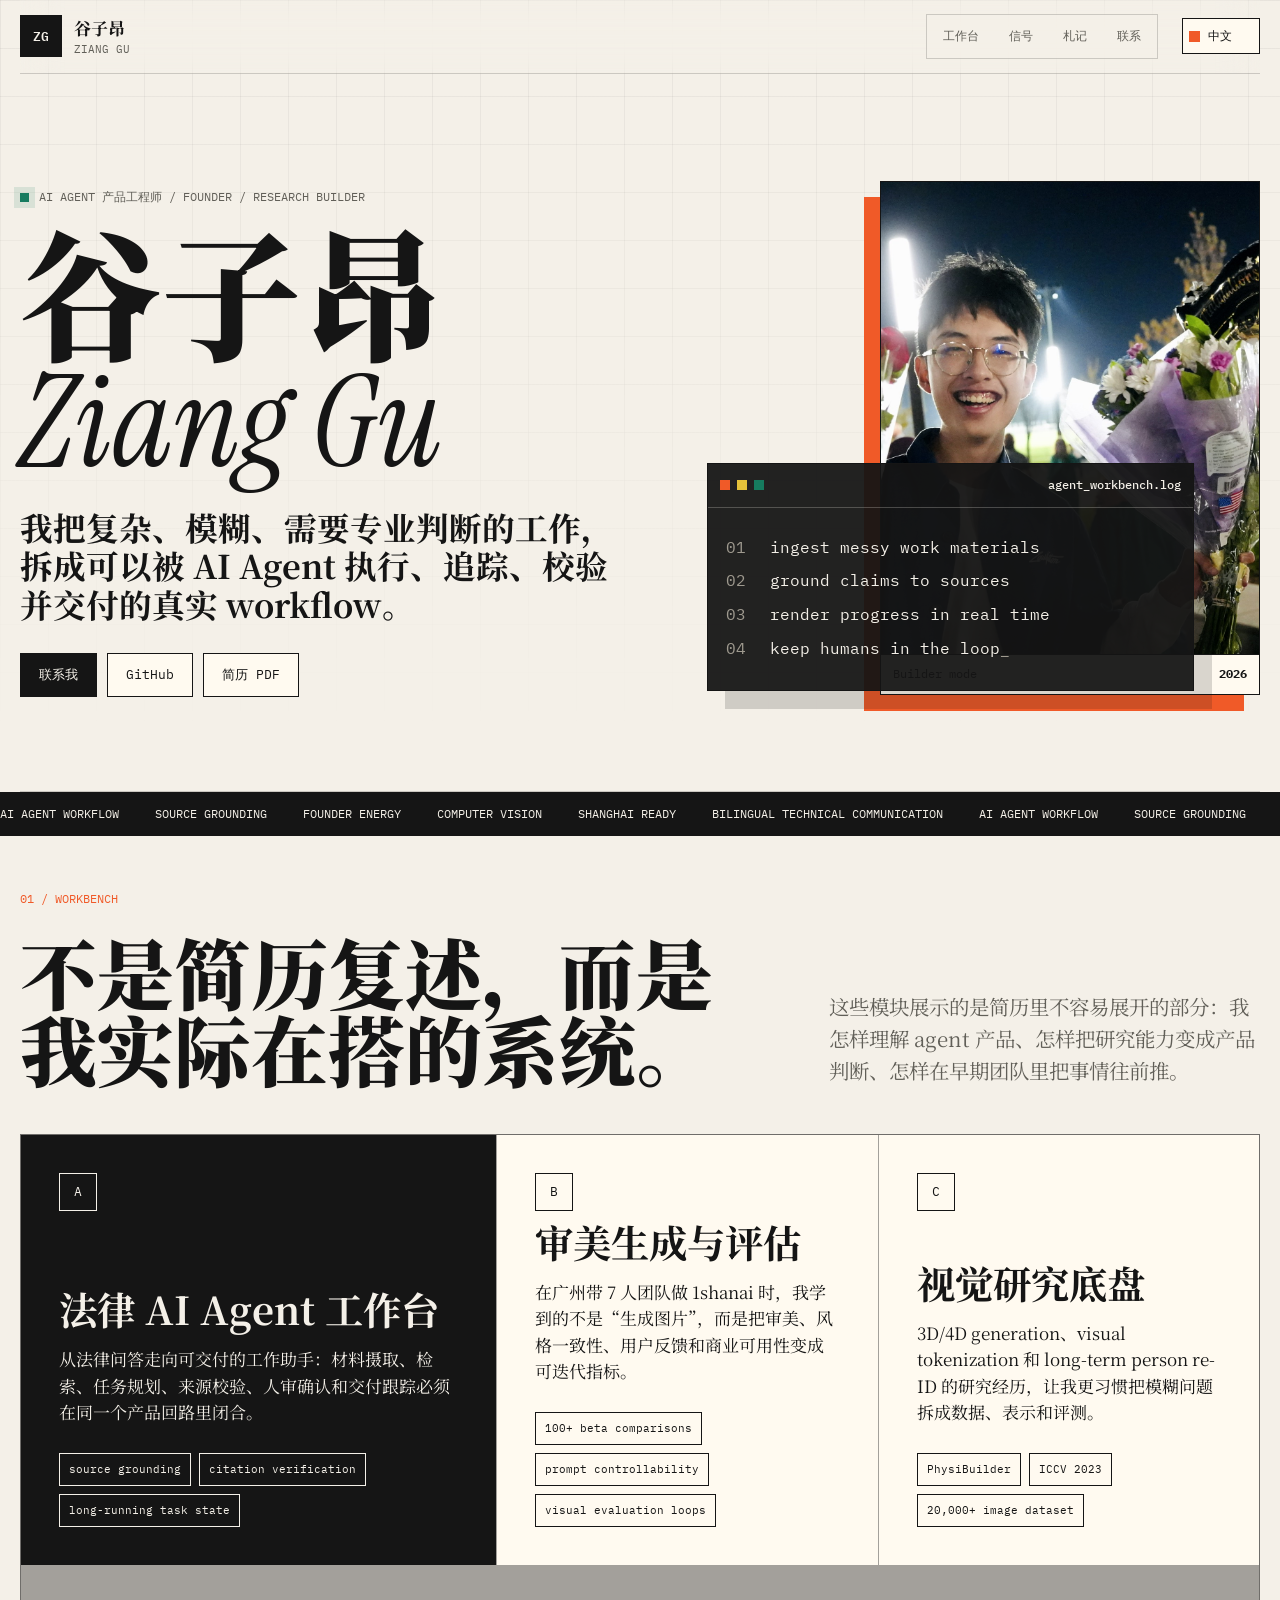
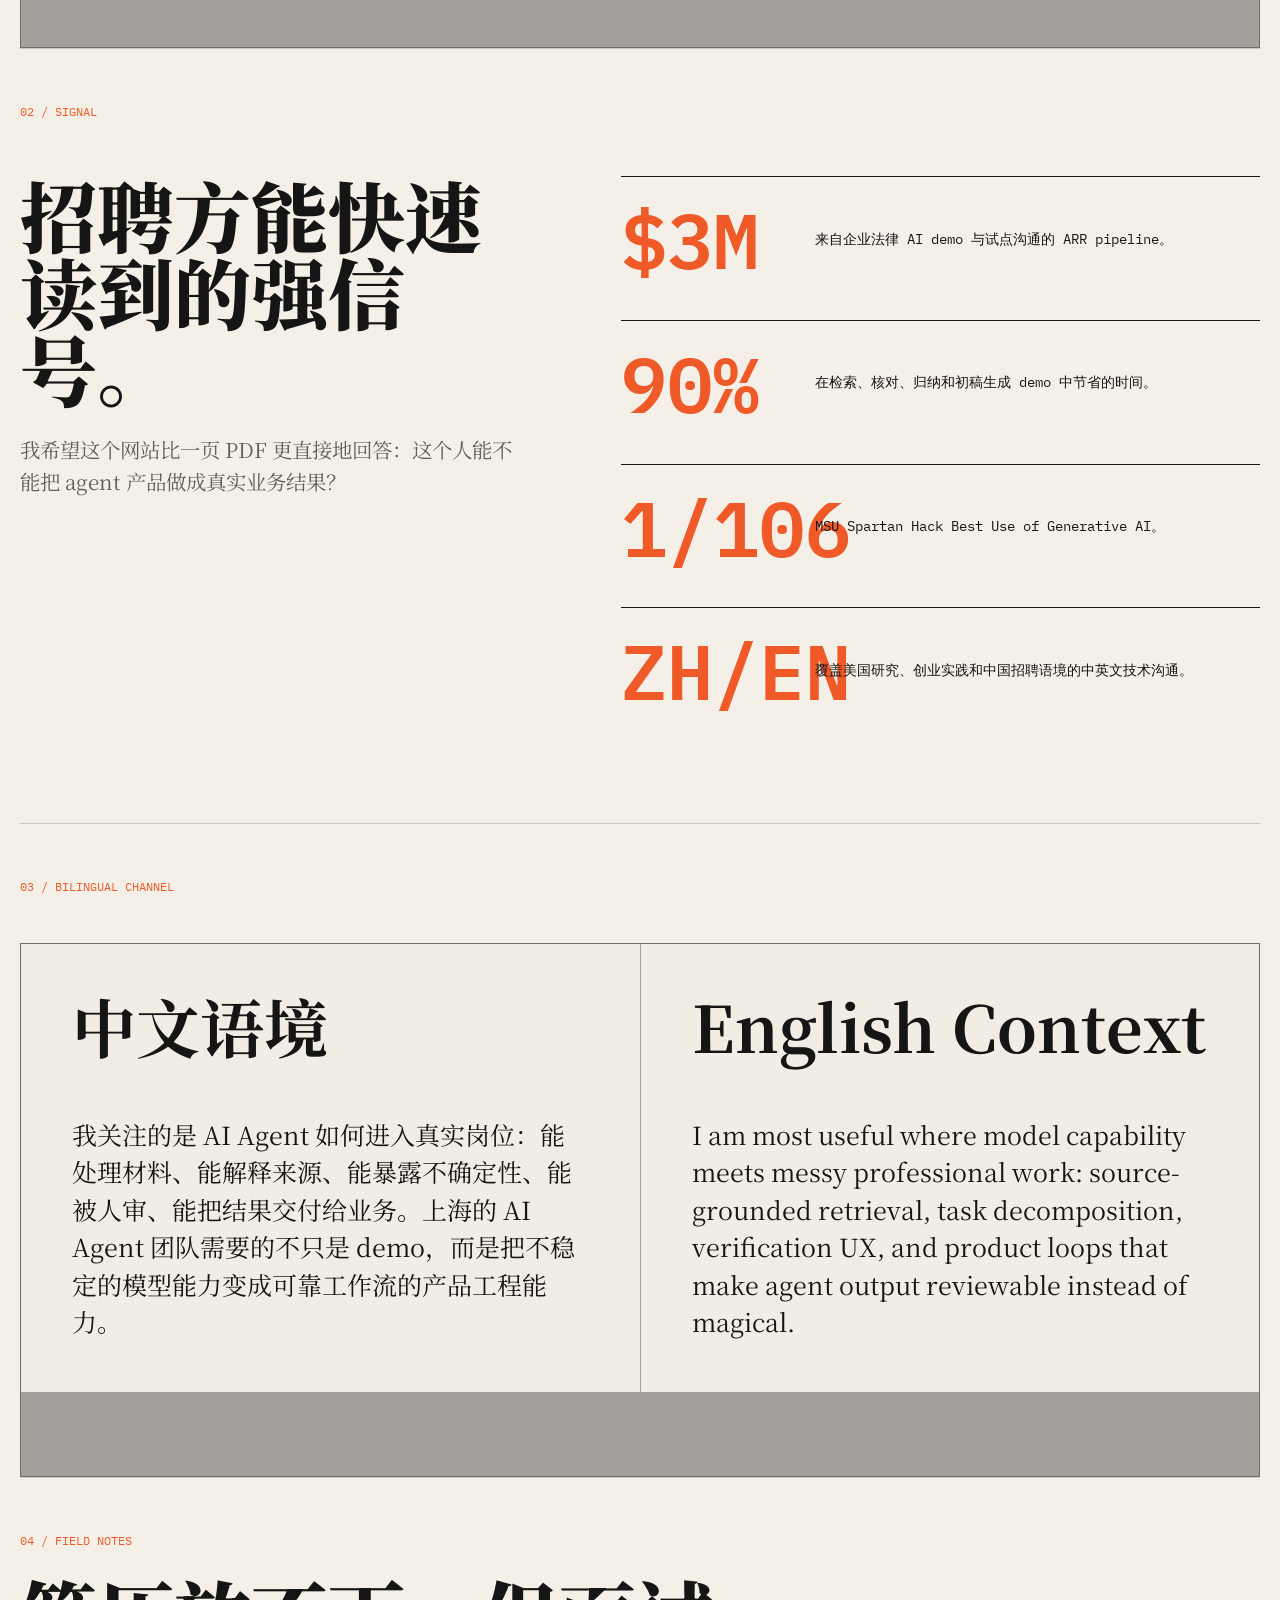
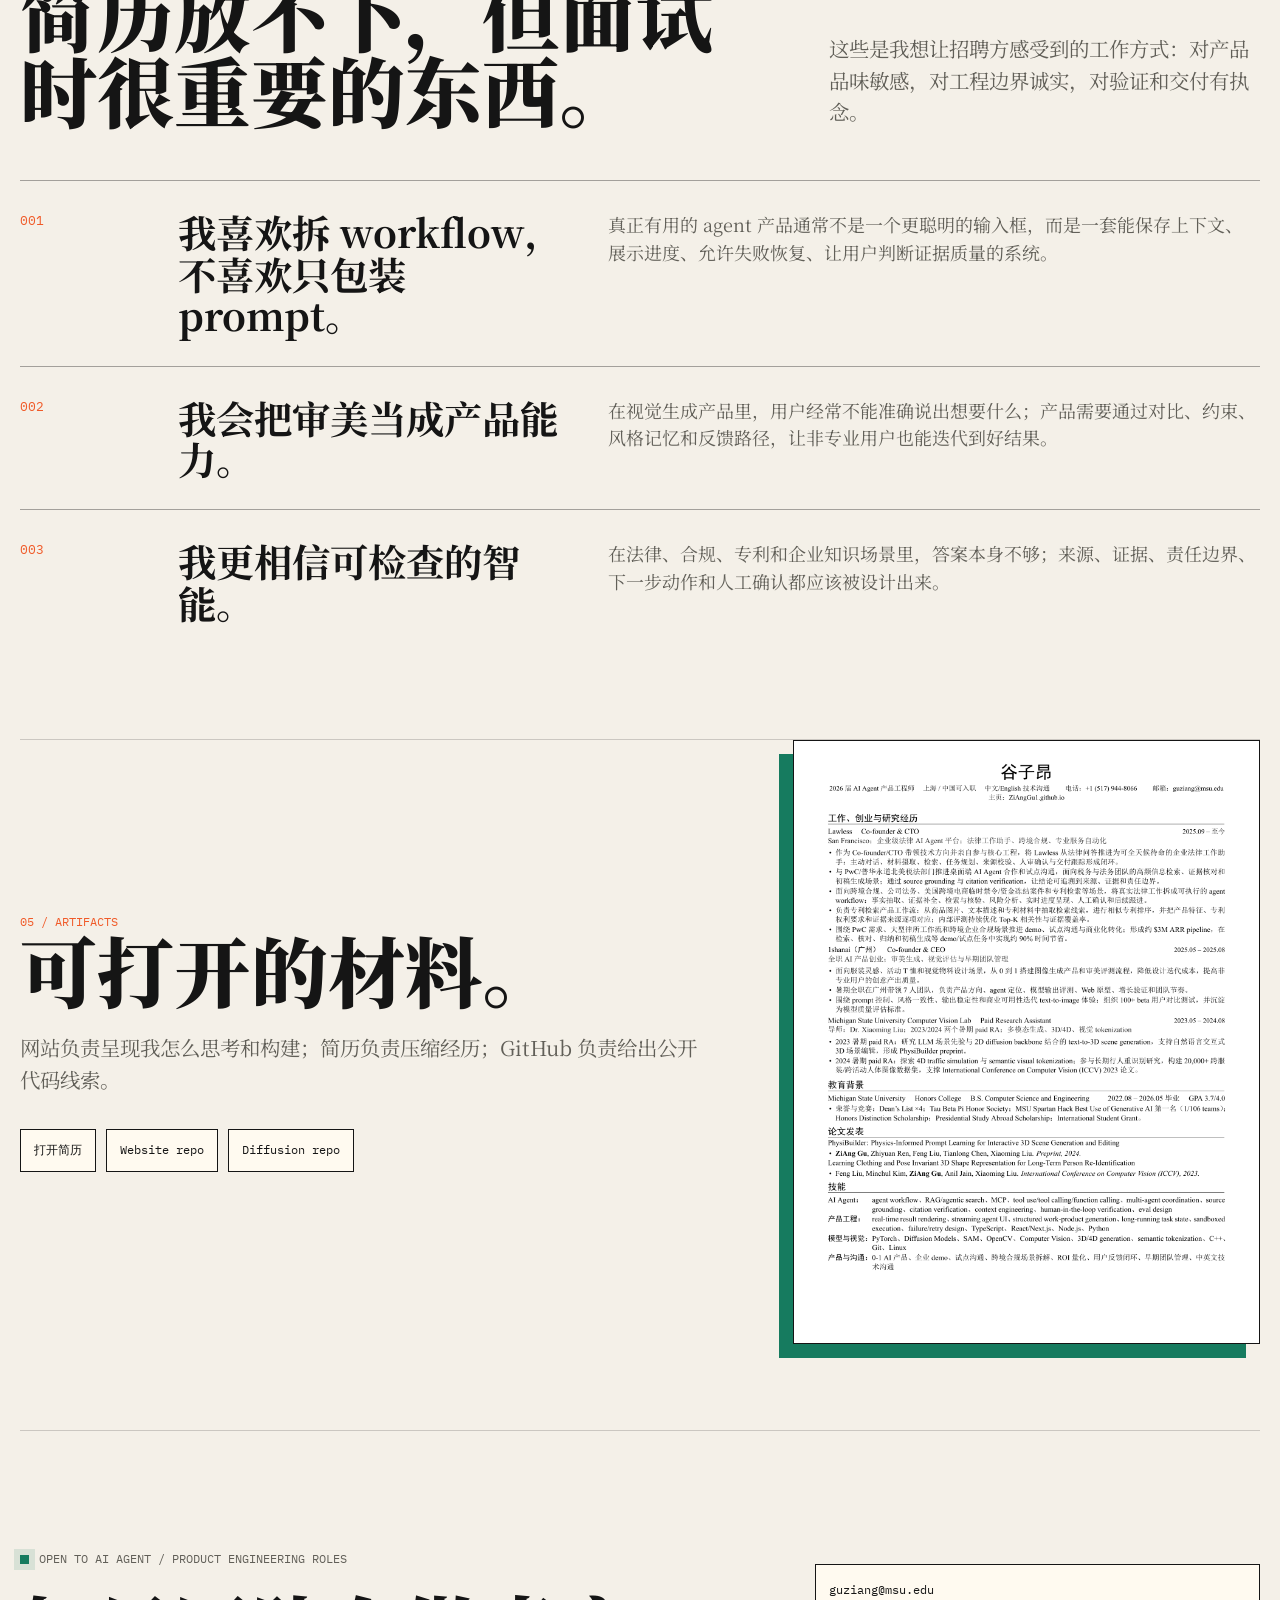
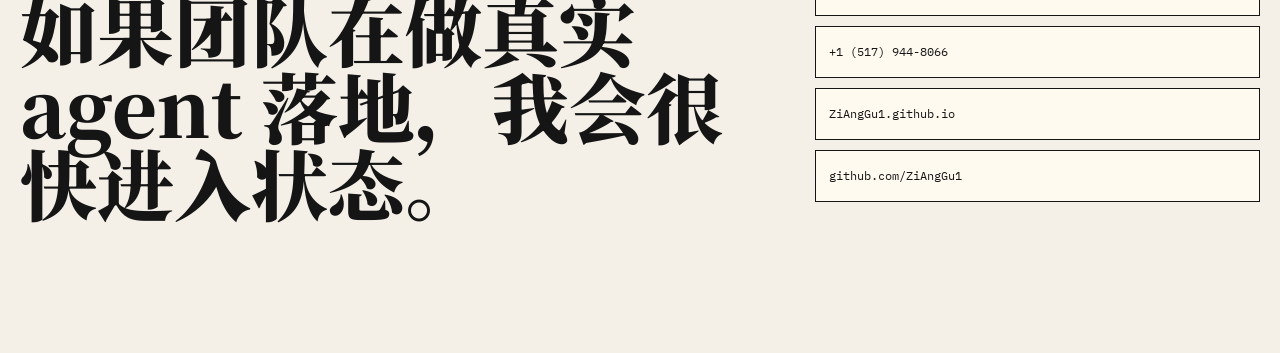
==== index.html @ 6fb5590f "Deploy redesigned personal website" ====
<!doctype html>
<html lang="zh-CN">
<head>
  <meta charset="utf-8" />
  <meta name="viewport" content="width=device-width, initial-scale=1" />
  <meta name="description" content="Ziang Gu / 谷子昂 - bilingual AI Agent product engineering portfolio." />
  <title>Ziang Gu / 谷子昂</title>
  <link rel="preconnect" href="https://fonts.googleapis.com" />
  <link rel="preconnect" href="https://fonts.gstatic.com" crossorigin />
  <link href="https://fonts.googleapis.com/css2?family=IBM+Plex+Mono:wght@400;500;600&family=Instrument+Serif:ital@0;1&family=Noto+Serif+SC:wght@500;700;900&display=swap" rel="stylesheet" />
  <link rel="stylesheet" href="./styles.css" />
</head>
<body>
  <div class="site-grid" aria-hidden="true"></div>
  <header class="topbar" data-reveal>
    <a class="brand" href="#top" aria-label="Ziang Gu"><span class="brand-mark">ZG</span><span><strong>谷子昂</strong><small>Ziang Gu</small></span></a>
    <nav class="nav" aria-label="Primary navigation">
      <a href="#workbench" data-i18n="navWork">工作台</a>
      <a href="#signal" data-i18n="navSignal">信号</a>
      <a href="#notes" data-i18n="navNotes">札记</a>
      <a href="#contact" data-i18n="navContact">联系</a>
    </nav>
    <button class="language-toggle" type="button" aria-label="Switch language"><span class="toggle-dot"></span><span data-lang-label>中文</span></button>
  </header>

  <main id="top">
    <section class="hero section-band">
      <div class="hero-copy" data-reveal>
        <p class="eyebrow"><span class="live-dot"></span><span data-i18n="heroEyebrow">AI Agent 产品工程师 / Founder / Research Builder</span></p>
        <h1><span class="cn-name">谷子昂</span><span class="latin-name">Ziang Gu</span></h1>
        <p class="hero-lede" data-i18n="heroLede">我把复杂、模糊、需要专业判断的工作，拆成可以被 AI Agent 执行、追踪、校验并交付的真实 workflow。</p>
        <div class="hero-actions">
          <a class="button primary" href="mailto:guziang@msu.edu" data-i18n="heroEmail">联系我</a>
          <a class="button ghost" href="https://github.com/ZiAngGu1" target="_blank" rel="noreferrer">GitHub</a>
          <a class="button ghost" href="./assets/ziang-gu-resume.pdf" target="_blank" rel="noreferrer" data-i18n="heroResume">简历 PDF</a>
        </div>
      </div>
      <div class="hero-visual" data-reveal>
        <figure class="portrait-panel"><img src="./assets/profile.jpeg" alt="Portrait of Ziang Gu" /><figcaption><span data-i18n="portraitCaption">Builder mode</span><b>2026</b></figcaption></figure>
        <div class="agent-console" aria-label="Agent status console">
          <div class="console-head"><span></span><span></span><span></span><strong>agent_workbench.log</strong></div>
          <div class="console-lines">
            <p><span>01</span> ingest messy work materials</p><p><span>02</span> ground claims to sources</p><p><span>03</span> render progress in real time</p><p><span>04</span> keep humans in the loop<span class="cursor">_</span></p>
          </div>
        </div>
      </div>
    </section>

    <section class="ticker" aria-label="Profile highlights"><div><span>AI Agent Workflow</span><span>Source Grounding</span><span>Founder Energy</span><span>Computer Vision</span><span>Shanghai Ready</span><span>Bilingual Technical Communication</span></div></section>

    <section id="workbench" class="section-band workbench">
      <div class="section-kicker">01 / workbench</div>
      <div class="section-heading" data-reveal><h2 data-i18n="workbenchTitle">不是简历复述，而是我实际在搭的系统。</h2><p data-i18n="workbenchIntro">这些模块展示的是简历里不容易展开的部分：我怎样理解 agent 产品、怎样把研究能力变成产品判断、怎样在早期团队里把事情往前推。</p></div>
      <div class="work-grid">
        <article class="work-card highlight-card" data-reveal><span class="card-index">A</span><h3 data-i18n="workLegalTitle">法律 AI Agent 工作台</h3><p data-i18n="workLegalBody">从法律问答走向可交付的工作助手：材料摄取、检索、任务规划、来源校验、人审确认和交付跟踪必须在同一个产品回路里闭合。</p><ul><li>source grounding</li><li>citation verification</li><li>long-running task state</li></ul></article>
        <article class="work-card" data-reveal><span class="card-index">B</span><h3 data-i18n="workTasteTitle">审美生成与评估</h3><p data-i18n="workTasteBody">在广州带 7 人团队做 1shanai 时，我学到的不是“生成图片”，而是把审美、风格一致性、用户反馈和商业可用性变成可迭代指标。</p><ul><li>100+ beta comparisons</li><li>prompt controllability</li><li>visual evaluation loops</li></ul></article>
        <article class="work-card" data-reveal><span class="card-index">C</span><h3 data-i18n="workResearchTitle">视觉研究底盘</h3><p data-i18n="workResearchBody">3D/4D generation、visual tokenization 和 long-term person re-ID 的研究经历，让我更习惯把模糊问题拆成数据、表示和评测。</p><ul><li>PhysiBuilder</li><li>ICCV 2023</li><li>20,000+ image dataset</li></ul></article>
      </div>
    </section>

    <section id="signal" class="section-band signal">
      <div class="section-kicker">02 / signal</div>
      <div class="signal-layout">
        <div class="metrics-column" data-reveal><h2 data-i18n="signalTitle">招聘方能快速读到的强信号。</h2><p data-i18n="signalIntro">我希望这个网站比一页 PDF 更直接地回答：这个人能不能把 agent 产品做成真实业务结果？</p></div>
        <div class="metric-stack">
          <article class="metric" data-reveal><span>$3M</span><p data-i18n="metricPipeline">来自企业法律 AI demo 与试点沟通的 ARR pipeline。</p></article>
          <article class="metric" data-reveal><span>90%</span><p data-i18n="metricTime">在检索、核对、归纳和初稿生成 demo 中节省的时间。</p></article>
          <article class="metric" data-reveal><span>1/106</span><p data-i18n="metricHackathon">MSU Spartan Hack Best Use of Generative AI。</p></article>
          <article class="metric" data-reveal><span>ZH/EN</span><p data-i18n="metricBilingual">覆盖美国研究、创业实践和中国招聘语境的中英文技术沟通。</p></article>
        </div>
      </div>
    </section>

    <section class="section-band dual-channel">
      <div class="section-kicker">03 / bilingual channel</div>
      <div class="dual-grid"><article data-reveal><h2>中文语境</h2><p>我关注的是 AI Agent 如何进入真实岗位：能处理材料、能解释来源、能暴露不确定性、能被人审、能把结果交付给业务。上海的 AI Agent 团队需要的不只是 demo，而是把不稳定的模型能力变成可靠工作流的产品工程能力。</p></article><article data-reveal><h2>English Context</h2><p>I am most useful where model capability meets messy professional work: source-grounded retrieval, task decomposition, verification UX, and product loops that make agent output reviewable instead of magical.</p></article></div>
    </section>

    <section id="notes" class="section-band notes">
      <div class="section-kicker">04 / field notes</div>
      <div class="section-heading" data-reveal><h2 data-i18n="notesTitle">简历放不下，但面试时很重要的东西。</h2><p data-i18n="notesIntro">这些是我想让招聘方感受到的工作方式：对产品品味敏感，对工程边界诚实，对验证和交付有执念。</p></div>
      <div class="note-list">
        <article class="note" data-reveal><time>001</time><h3 data-i18n="noteOneTitle">我喜欢拆 workflow，不喜欢只包装 prompt。</h3><p data-i18n="noteOneBody">真正有用的 agent 产品通常不是一个更聪明的输入框，而是一套能保存上下文、展示进度、允许失败恢复、让用户判断证据质量的系统。</p></article>
        <article class="note" data-reveal><time>002</time><h3 data-i18n="noteTwoTitle">我会把审美当成产品能力。</h3><p data-i18n="noteTwoBody">在视觉生成产品里，用户经常不能准确说出想要什么；产品需要通过对比、约束、风格记忆和反馈路径，让非专业用户也能迭代到好结果。</p></article>
        <article class="note" data-reveal><time>003</time><h3 data-i18n="noteThreeTitle">我更相信可检查的智能。</h3><p data-i18n="noteThreeBody">在法律、合规、专利和企业知识场景里，答案本身不够；来源、证据、责任边界、下一步动作和人工确认都应该被设计出来。</p></article>
      </div>
    </section>

    <section class="section-band artifacts">
      <div class="artifact-copy" data-reveal><div class="section-kicker">05 / artifacts</div><h2 data-i18n="artifactTitle">可打开的材料。</h2><p data-i18n="artifactIntro">网站负责呈现我怎么思考和构建；简历负责压缩经历；GitHub 负责给出公开代码线索。</p><div class="artifact-links"><a href="./assets/ziang-gu-resume.pdf" target="_blank" rel="noreferrer" data-i18n="artifactResume">打开简历</a><a href="https://github.com/ZiAngGu1/ZiAngGu1.github.io" target="_blank" rel="noreferrer">Website repo</a><a href="https://github.com/ZiAngGu1/urban-planning-diffusion-pytorch" target="_blank" rel="noreferrer">Diffusion repo</a></div></div>
      <figure class="resume-preview" data-reveal><img src="./assets/resume-preview.png" alt="Resume preview" /></figure>
    </section>

    <section id="contact" class="section-band contact">
      <div data-reveal><p class="eyebrow"><span class="live-dot"></span><span data-i18n="contactEyebrow">Open to AI Agent / Product Engineering roles</span></p><h2 data-i18n="contactTitle">如果团队在做真实 agent 落地，我会很快进入状态。</h2></div>
      <div class="contact-panel" data-reveal><a href="mailto:guziang@msu.edu">guziang@msu.edu</a><a href="tel:+15179448066">+1 (517) 944-8066</a><a href="https://ZiAngGu1.github.io" target="_blank" rel="noreferrer">ZiAngGu1.github.io</a><a href="https://github.com/ZiAngGu1" target="_blank" rel="noreferrer">github.com/ZiAngGu1</a></div>
    </section>
  </main>
  <script src="./script.js"></script>
</body>
</html>
---- styles.css ----
:root{--paper:#f4f0e8;--paper-2:#fffaf0;--ink:#151515;--muted:#615f58;--line:rgba(21,21,21,.18);--line-strong:rgba(21,21,21,.36);--signal:#f05a28;--green:#167b5f;--mono:"IBM Plex Mono","SFMono-Regular",Consolas,monospace;--serif:"Instrument Serif","Noto Serif SC","Songti SC","SimSun",serif;--cn:"Noto Serif SC","Songti SC","SimSun",serif;color-scheme:light}
*{box-sizing:border-box}html{scroll-behavior:smooth}body{margin:0;background:var(--paper);color:var(--ink);font-family:var(--cn);line-height:1.55;overflow-x:hidden}a{color:inherit;text-decoration:none}img{display:block;max-width:100%}button{font:inherit}
.site-grid{position:fixed;inset:0;z-index:-1;background:linear-gradient(rgba(21,21,21,.055) 1px,transparent 1px),linear-gradient(90deg,rgba(21,21,21,.055) 1px,transparent 1px);background-size:48px 48px;mask-image:linear-gradient(to bottom,#000,transparent 82%);pointer-events:none}
.topbar{position:sticky;top:0;z-index:10;display:grid;grid-template-columns:1fr auto auto;align-items:center;gap:24px;width:min(1480px,calc(100% - 40px));margin:0 auto;padding:14px 0;border-bottom:1px solid var(--line);backdrop-filter:blur(18px)}
.brand{display:inline-flex;align-items:center;gap:12px;width:max-content}.brand-mark{display:grid;place-items:center;width:42px;aspect-ratio:1;border:1px solid var(--ink);background:var(--ink);color:var(--paper);font-family:var(--mono);font-size:13px;font-weight:600}.brand strong,.brand small{display:block}.brand strong{font-size:17px;letter-spacing:0}.brand small{color:var(--muted);font-family:var(--mono);font-size:11px;text-transform:uppercase}
.nav{display:flex;align-items:center;gap:6px;border:1px solid var(--line);background:rgba(244,240,232,.72);padding:4px}.nav a{padding:8px 12px;color:var(--muted);font-family:var(--mono);font-size:12px}.nav a:hover,.nav a:focus-visible{color:var(--ink);background:var(--paper-2);outline:1px solid var(--line)}
.language-toggle{display:inline-flex;align-items:center;gap:8px;min-width:78px;height:36px;border:1px solid var(--ink);background:var(--paper-2);color:var(--ink);cursor:pointer;font-family:var(--mono);font-size:12px}.toggle-dot{width:11px;aspect-ratio:1;background:var(--signal)}
.section-band{width:min(1480px,calc(100% - 40px));margin:0 auto;border-bottom:1px solid var(--line)}
.hero{min-height:calc(88svh - 74px);display:grid;grid-template-columns:minmax(0,1.05fr) minmax(360px,.95fr);align-items:center;gap:clamp(28px,6vw,100px);padding:clamp(30px,4vw,58px) 0 34px}.eyebrow{display:inline-flex;align-items:center;gap:10px;margin:0 0 22px;color:var(--muted);font-family:var(--mono);font-size:12px;text-transform:uppercase}.live-dot{width:9px;aspect-ratio:1;background:var(--green);box-shadow:0 0 0 6px rgba(22,123,95,.12)}
.hero h1{margin:0;font-family:var(--serif);font-weight:900;line-height:.86;letter-spacing:0}.cn-name{display:block;font-family:var(--cn);font-size:clamp(76px,11vw,154px)}.latin-name{display:block;margin-top:18px;font-size:clamp(68px,10vw,138px);font-style:italic;font-weight:400}.hero-lede{max-width:760px;margin:30px 0 0;font-size:clamp(22px,2.55vw,36px);font-weight:700;line-height:1.18}.hero-actions{display:flex;flex-wrap:wrap;gap:10px;margin-top:30px}
.button{display:inline-flex;align-items:center;justify-content:center;min-height:44px;border:1px solid var(--ink);padding:0 18px;font-family:var(--mono);font-size:13px;transition:transform .16s ease,background .16s ease,color .16s ease}.button:hover,.button:focus-visible{transform:translate(-2px,-2px);outline:none}.button.primary{background:var(--ink);color:var(--paper)}.button.ghost{background:var(--paper-2)}
.hero-visual{position:relative;min-height:520px}.portrait-panel{position:absolute;top:0;right:0;width:min(380px,78%);margin:0;border:1px solid var(--ink);background:var(--paper-2);box-shadow:-16px 16px 0 var(--signal)}.portrait-panel img{width:100%;aspect-ratio:4/5;object-fit:cover;filter:contrast(1.08) saturate(.9)}.portrait-panel figcaption{display:flex;justify-content:space-between;border-top:1px solid var(--ink);padding:10px 12px;font-family:var(--mono);font-size:12px}
.agent-console{position:absolute;left:0;bottom:10px;width:min(520px,88%);border:1px solid var(--ink);background:rgba(21,21,21,.94);color:var(--paper);box-shadow:18px 18px 0 rgba(21,21,21,.16)}.console-head{display:flex;align-items:center;gap:7px;border-bottom:1px solid rgba(244,240,232,.24);padding:12px;font-family:var(--mono);font-size:12px}.console-head span{width:10px;aspect-ratio:1;background:var(--signal)}.console-head span:nth-child(2){background:#e4c23a}.console-head span:nth-child(3){background:var(--green)}.console-head strong{margin-left:auto;font-weight:500}.console-lines{padding:18px 18px 20px;font-family:var(--mono);font-size:clamp(13px,1.4vw,16px)}.console-lines p{margin:9px 0}.console-lines span{color:#9f9a8f;margin-right:14px}.cursor{animation:blink 1s steps(2,start) infinite}
.ticker{overflow:hidden;border-block:1px solid var(--ink);background:var(--ink);color:var(--paper)}.ticker div{display:flex;gap:36px;width:max-content;padding:12px 0;font-family:var(--mono);font-size:12px;text-transform:uppercase;animation:slide 26s linear infinite}.ticker span{white-space:nowrap}
.section-kicker{padding-top:54px;color:var(--signal);font-family:var(--mono);font-size:12px;text-transform:uppercase}.section-heading{display:grid;grid-template-columns:minmax(0,.95fr) minmax(280px,.55fr);gap:clamp(22px,5vw,80px);align-items:end;margin-top:24px}.section-heading h2,.signal h2,.artifact-copy h2,.contact h2{margin:0;font-family:var(--cn);font-size:clamp(38px,6vw,86px);font-weight:900;line-height:1}.section-heading p,.signal p,.artifact-copy p{margin:0;color:var(--muted);font-size:clamp(17px,1.6vw,22px)}
.work-grid{display:grid;grid-template-columns:1.15fr .92fr .92fr;gap:1px;margin-top:48px;padding-bottom:82px;background:var(--line-strong);border:1px solid var(--line-strong)}.work-card{min-height:430px;display:flex;flex-direction:column;padding:clamp(22px,3vw,38px);background:var(--paper-2)}.highlight-card{background:var(--ink);color:var(--paper)}.card-index{width:38px;display:grid;place-items:center;aspect-ratio:1;border:1px solid currentColor;font-family:var(--mono);font-size:13px}.work-card h3{margin:auto 0 18px;font-size:clamp(27px,3vw,46px);line-height:1.02}.work-card p{margin:0;color:currentColor;font-size:17px}.work-card ul{display:flex;flex-wrap:wrap;gap:8px;margin:28px 0 0;padding:0;list-style:none}.work-card li{border:1px solid currentColor;padding:7px 9px;font-family:var(--mono);font-size:11px}
.signal-layout{display:grid;grid-template-columns:minmax(0,.8fr) minmax(420px,1fr);gap:clamp(30px,7vw,110px);padding:54px 0 90px}.metrics-column{position:sticky;top:100px;align-self:start}.metrics-column p{margin-top:28px}.metric-stack{display:grid;gap:18px}.metric{display:grid;grid-template-columns:170px 1fr;align-items:center;gap:24px;border-top:1px solid var(--ink);padding:24px 0}.metric span{color:var(--signal);font-family:var(--mono);font-size:clamp(42px,6vw,78px);font-weight:600;line-height:1}.metric p{color:var(--ink);font-family:var(--mono);font-size:14px}
.dual-grid{display:grid;grid-template-columns:1fr 1fr;gap:1px;margin-top:46px;padding-bottom:84px;background:var(--line-strong);border:1px solid var(--line-strong)}.dual-grid article{min-height:360px;background:rgba(255,250,240,.86);padding:clamp(24px,4vw,52px)}.dual-grid h2{margin:0 0 60px;font-size:clamp(34px,5vw,76px);line-height:.95}.dual-grid p{margin:0;font-size:clamp(18px,2vw,25px);line-height:1.5}
.note-list{margin-top:52px;padding-bottom:86px}.note{display:grid;grid-template-columns:120px minmax(280px,.6fr) minmax(0,1fr);gap:clamp(18px,3vw,42px);border-top:1px solid var(--line-strong);padding:30px 0}.note time{color:var(--signal);font-family:var(--mono);font-size:13px}.note h3{margin:0;font-size:clamp(24px,3vw,42px);line-height:1.08}.note p{margin:0;color:var(--muted);font-size:18px}
.artifacts{display:grid;grid-template-columns:minmax(0,.82fr) minmax(330px,.55fr);gap:clamp(30px,6vw,100px);align-items:center;padding-bottom:86px}.artifact-copy .section-kicker{padding-top:0}.artifact-copy p{margin-top:24px}.artifact-links{display:flex;flex-wrap:wrap;gap:10px;margin-top:34px}.artifact-links a,.contact-panel a{border:1px solid var(--ink);background:var(--paper-2);padding:11px 13px;font-family:var(--mono);font-size:12px}.artifact-links a:hover,.contact-panel a:hover{background:var(--ink);color:var(--paper)}.resume-preview{margin:0;border:1px solid var(--ink);background:var(--paper-2);transform:rotate(1deg);box-shadow:-14px 14px 0 var(--green)}.resume-preview img{width:100%}
.contact{min-height:58vh;display:grid;grid-template-columns:minmax(0,1fr) minmax(320px,.62fr);gap:clamp(30px,6vw,90px);align-items:center;padding:76px 0 94px;border-bottom:0}.contact h2{max-width:860px}.contact-panel{display:grid;gap:10px}.contact-panel a{display:flex;align-items:center;min-height:52px}
[data-reveal]{opacity:0;transform:translateY(22px);transition:opacity .6s ease,transform .6s ease}[data-reveal].is-visible{opacity:1;transform:translateY(0)}@keyframes blink{50%{opacity:0}}@keyframes slide{to{transform:translateX(-50%)}}
@media(max-width:1080px){.topbar{grid-template-columns:1fr auto}.nav{display:none}.hero,.signal-layout,.artifacts,.contact{grid-template-columns:1fr}.hero{min-height:0}.hero-visual{min-height:560px}.section-heading,.work-grid,.dual-grid{grid-template-columns:1fr}.work-card{min-height:320px}.metrics-column{position:static}}
@media(max-width:760px){.topbar,.section-band{width:min(100% - 24px,1480px)}.brand small{display:none}.language-toggle{min-width:70px}.hero{padding-top:30px}.cn-name{font-size:clamp(56px,20vw,92px)}.latin-name{font-size:clamp(48px,18vw,84px)}.hero-lede{font-size:23px}.hero-visual{min-height:430px}.portrait-panel{width:72%}.agent-console{width:92%}.section-heading h2,.signal h2,.artifact-copy h2,.contact h2{font-size:clamp(34px,11vw,52px)}.section-heading p,.signal p,.artifact-copy p{font-size:17px}.metric{grid-template-columns:1fr;gap:8px}.note{grid-template-columns:1fr;gap:12px}.dual-grid h2{margin-bottom:28px}}
@media(prefers-reduced-motion:reduce){html{scroll-behavior:auto}*,*::before,*::after{animation-duration:1ms!important;animation-iteration-count:1!important;transition-duration:1ms!important}}
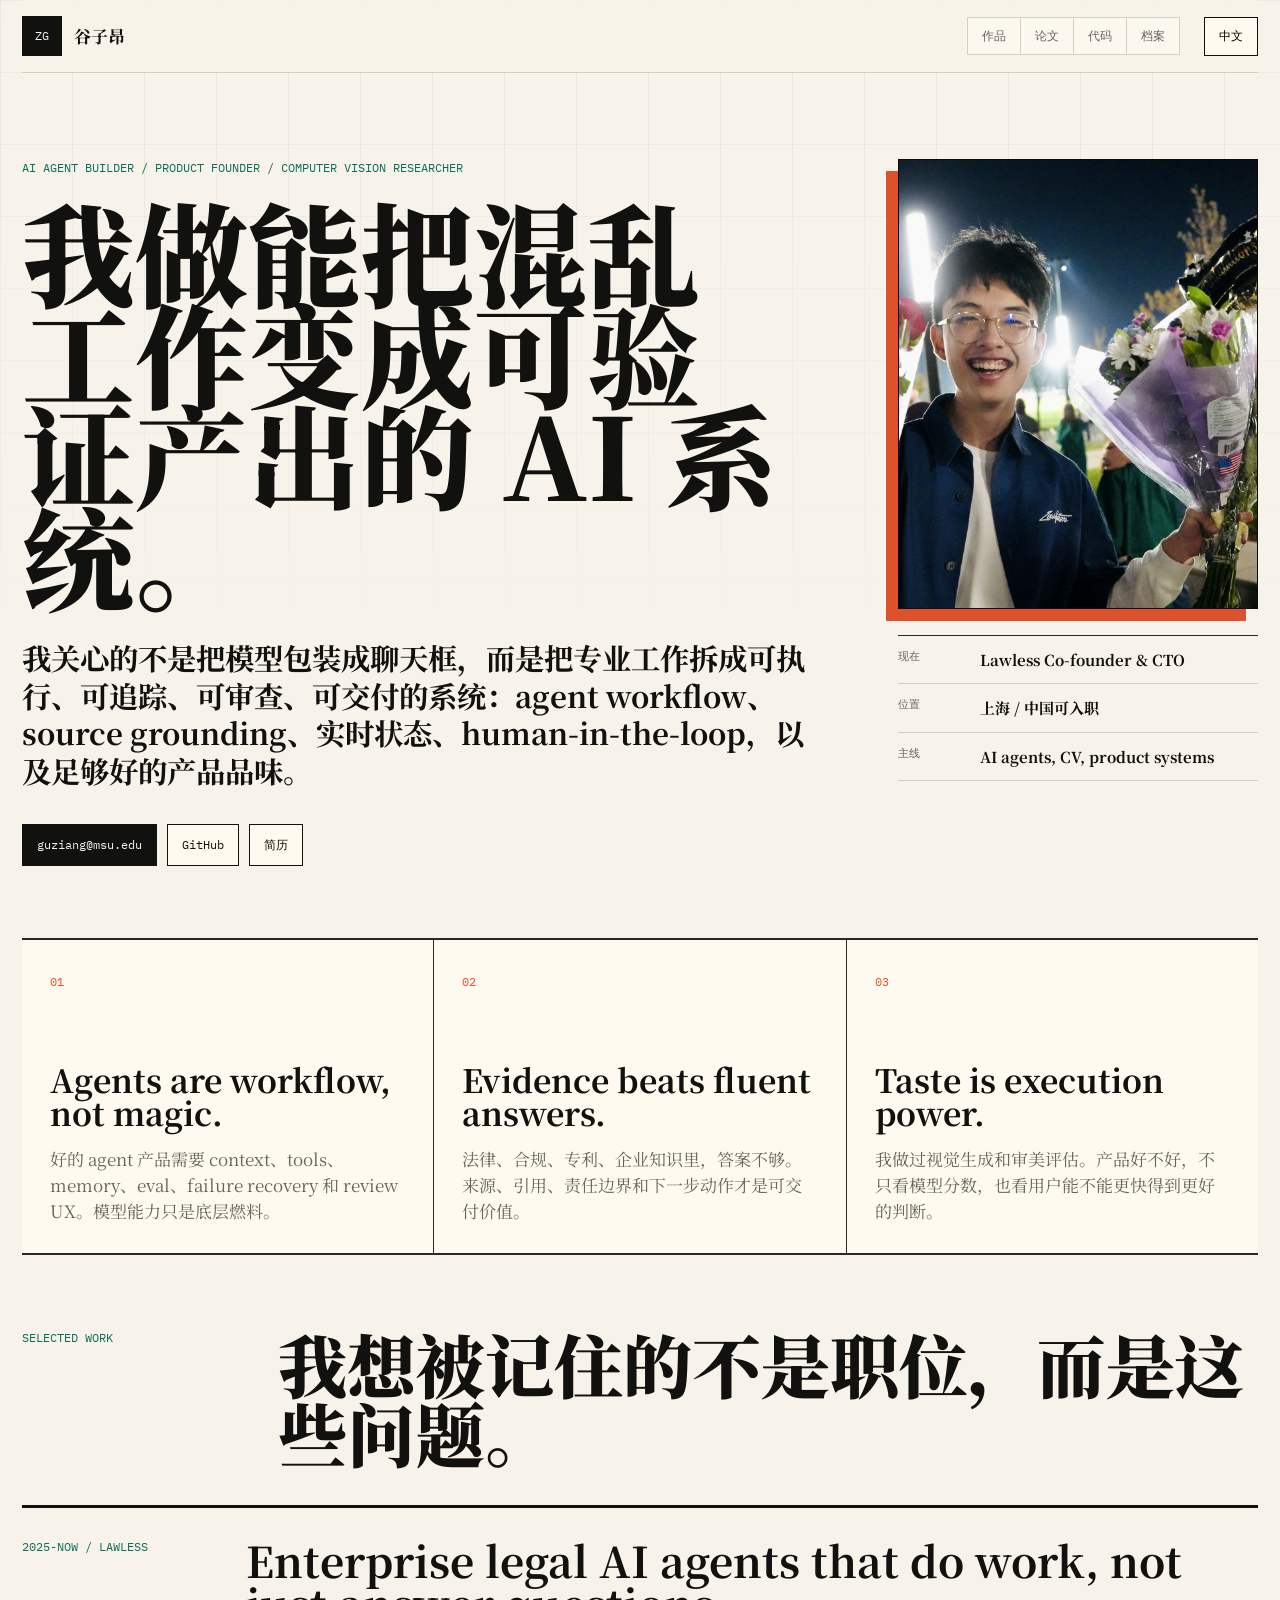
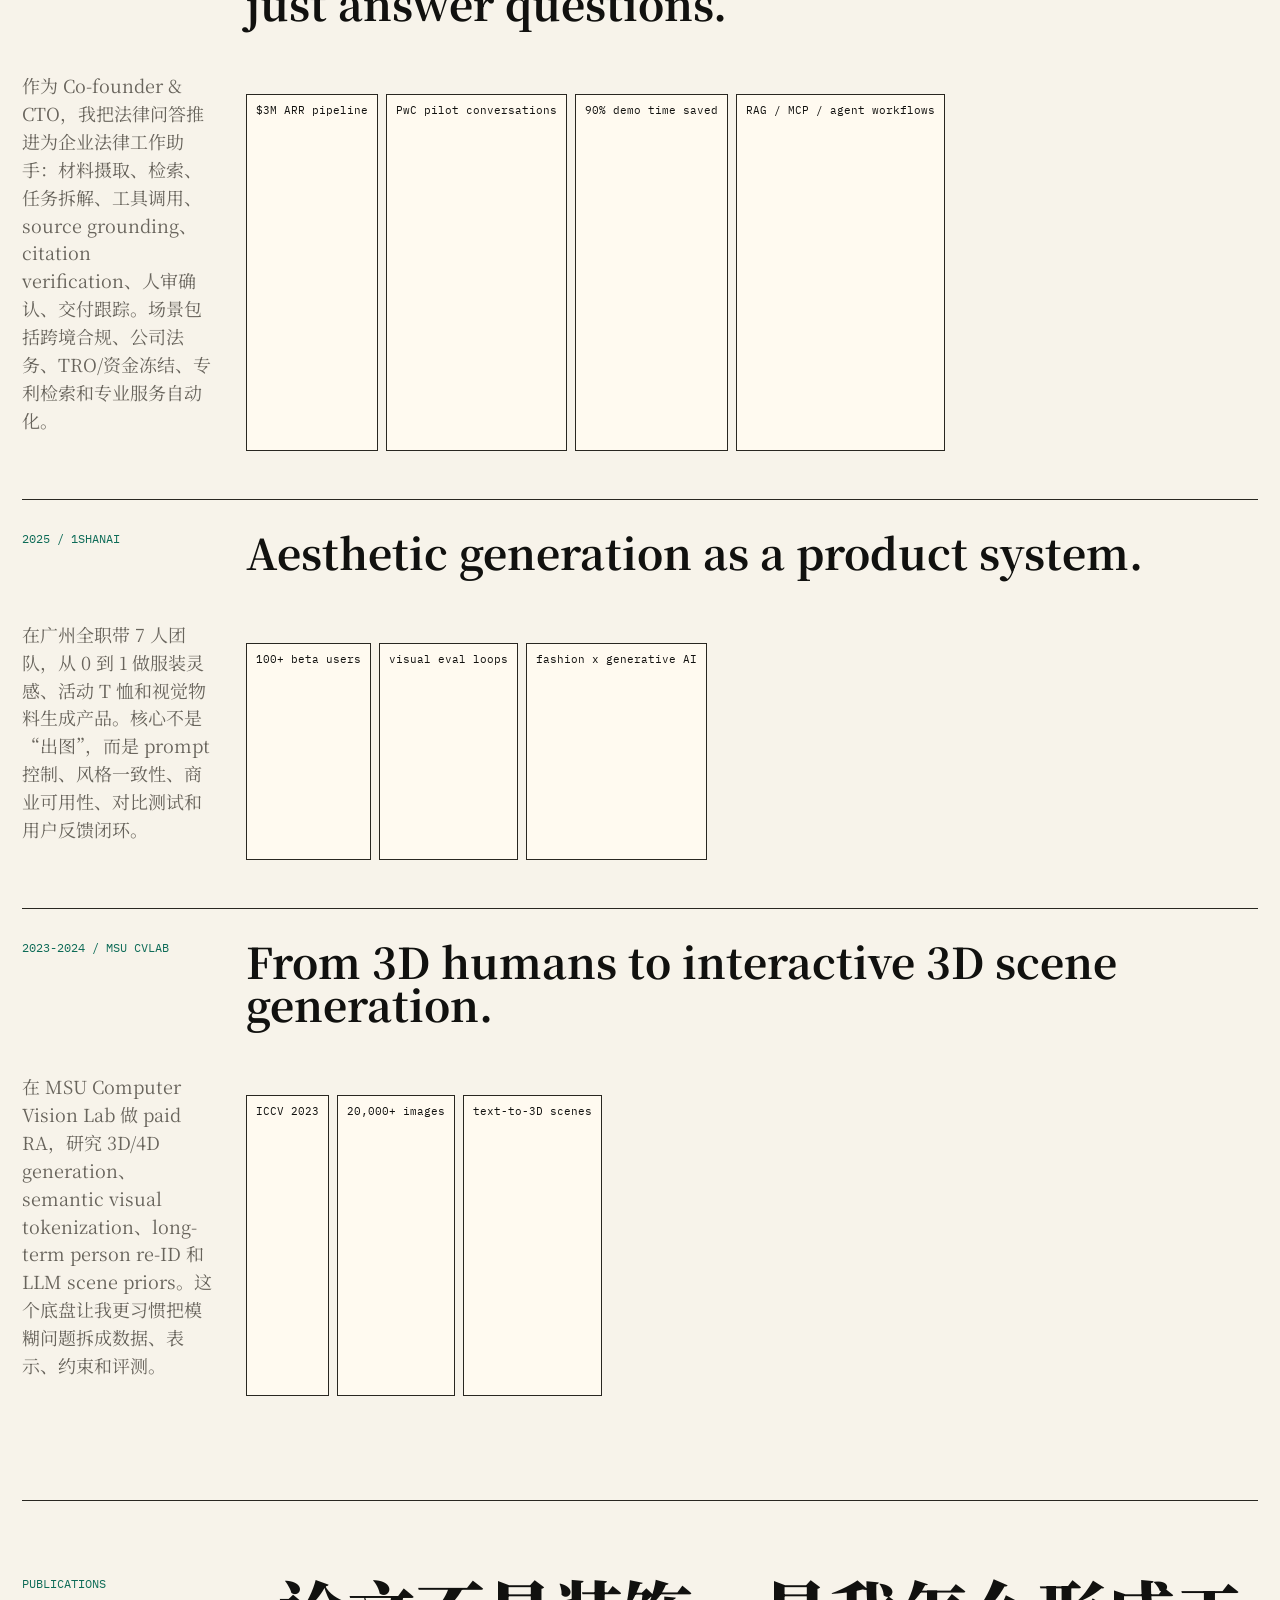
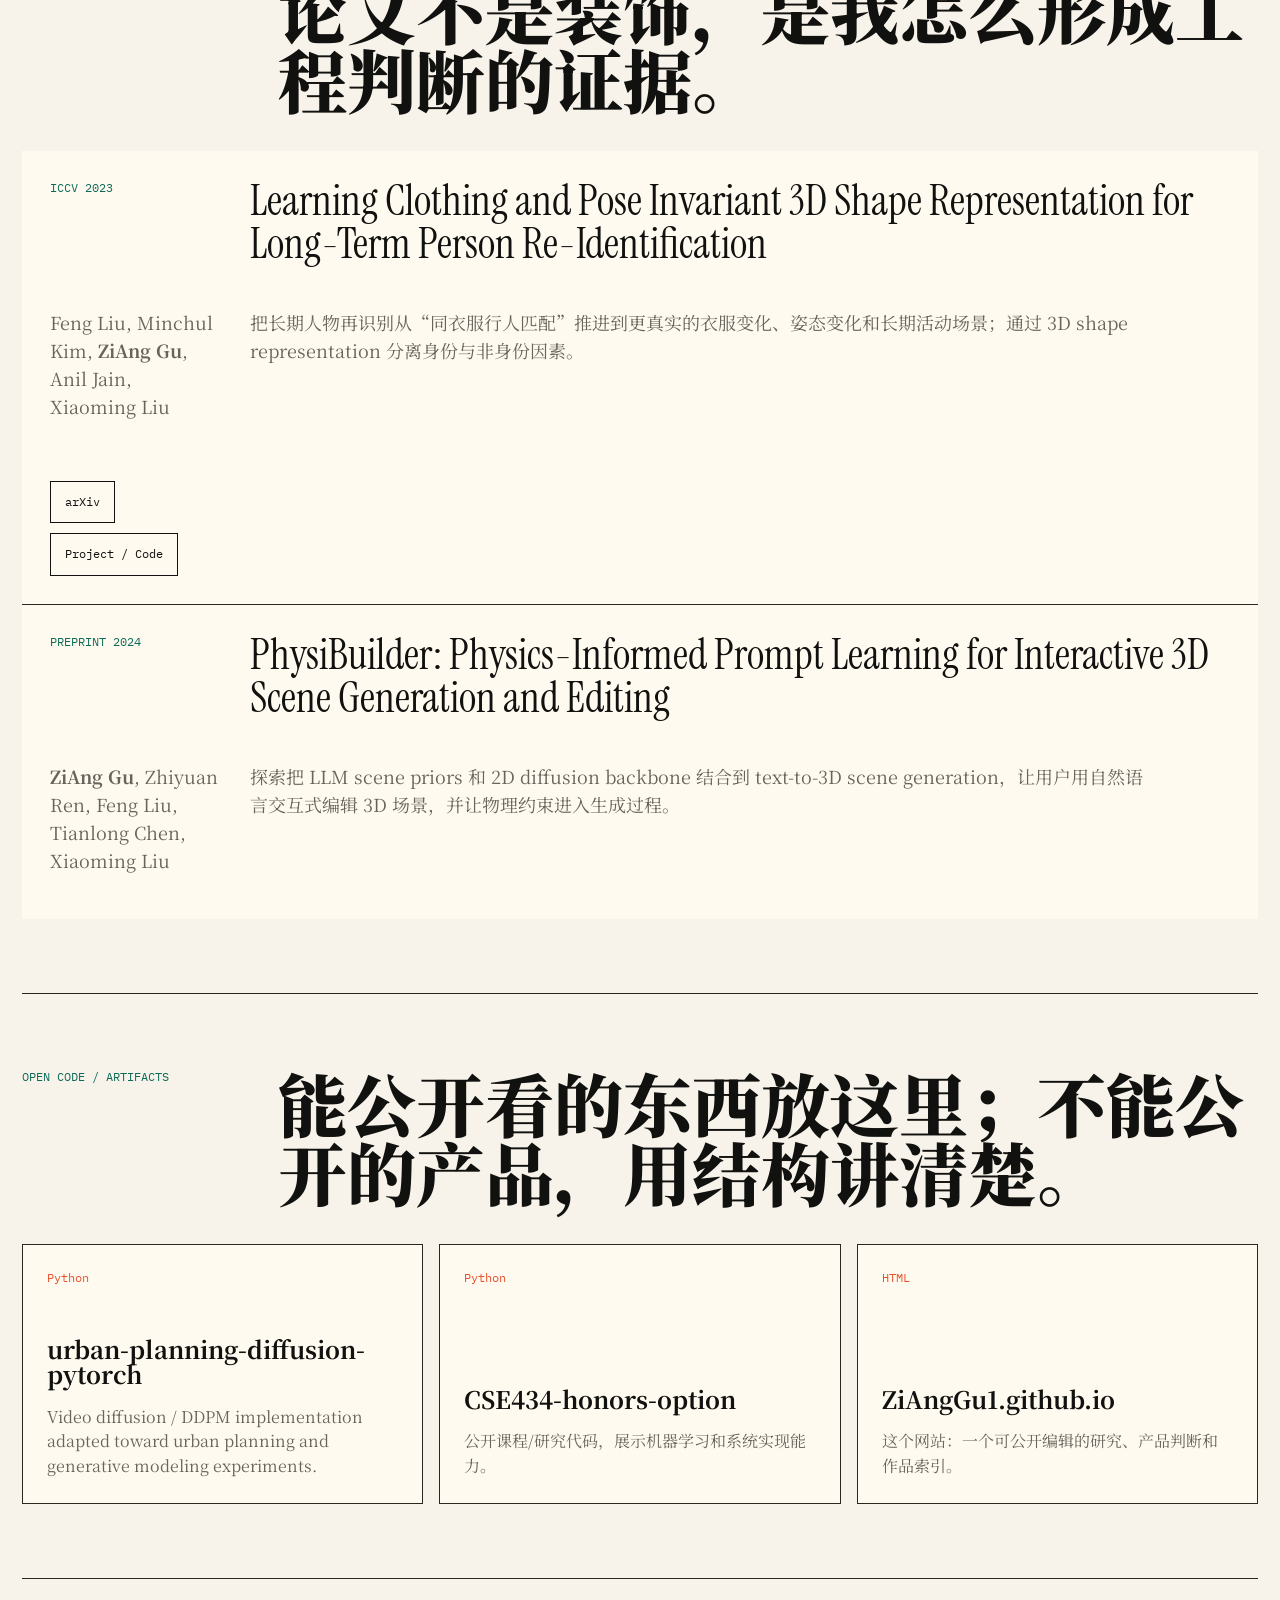
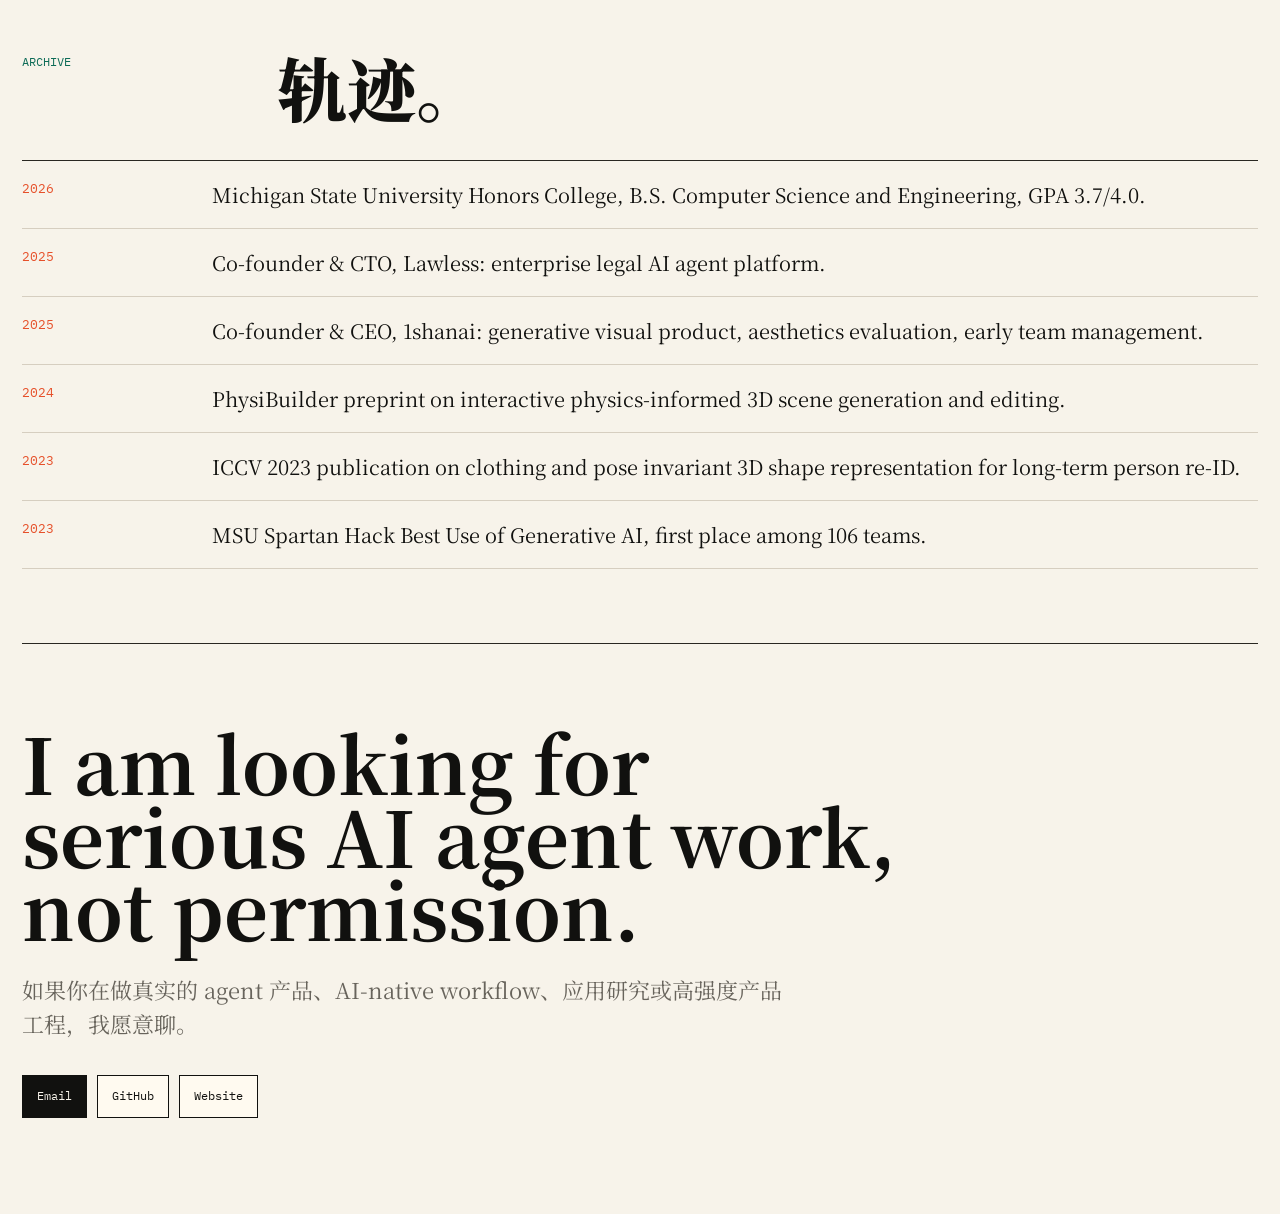
==== commit 524fc6db: "Reframe personal site around selected work" ====
--- a/index.html
+++ b/index.html
@@ -3,98 +3,134 @@
 <head>
   <meta charset="utf-8" />
   <meta name="viewport" content="width=device-width, initial-scale=1" />
-  <meta name="description" content="Ziang Gu / 谷子昂 - bilingual AI Agent product engineering portfolio." />
-  <title>Ziang Gu / 谷子昂</title>
+  <meta name="description" content="谷子昂 / Ziang Gu - AI agent builder, product founder, and computer vision researcher." />
+  <title>谷子昂 / Ziang Gu</title>
   <link rel="preconnect" href="https://fonts.googleapis.com" />
   <link rel="preconnect" href="https://fonts.gstatic.com" crossorigin />
   <link href="https://fonts.googleapis.com/css2?family=IBM+Plex+Mono:wght@400;500;600&family=Instrument+Serif:ital@0;1&family=Noto+Serif+SC:wght@500;700;900&display=swap" rel="stylesheet" />
   <link rel="stylesheet" href="./styles.css" />
 </head>
 <body>
-  <div class="site-grid" aria-hidden="true"></div>
-  <header class="topbar" data-reveal>
-    <a class="brand" href="#top" aria-label="Ziang Gu"><span class="brand-mark">ZG</span><span><strong>谷子昂</strong><small>Ziang Gu</small></span></a>
-    <nav class="nav" aria-label="Primary navigation">
-      <a href="#workbench" data-i18n="navWork">工作台</a>
-      <a href="#signal" data-i18n="navSignal">信号</a>
-      <a href="#notes" data-i18n="navNotes">札记</a>
-      <a href="#contact" data-i18n="navContact">联系</a>
+  <header class="shell">
+    <a class="wordmark" href="#top"><span>ZG</span><b>谷子昂</b></a>
+    <nav aria-label="Sections">
+      <a href="#work" data-i18n="navWork">作品</a>
+      <a href="#papers" data-i18n="navPapers">论文</a>
+      <a href="#code" data-i18n="navCode">代码</a>
+      <a href="#archive" data-i18n="navArchive">档案</a>
     </nav>
-    <button class="language-toggle" type="button" aria-label="Switch language"><span class="toggle-dot"></span><span data-lang-label>中文</span></button>
+    <button class="lang" type="button" aria-label="Switch language">中文</button>
   </header>
 
   <main id="top">
-    <section class="hero section-band">
-      <div class="hero-copy" data-reveal>
-        <p class="eyebrow"><span class="live-dot"></span><span data-i18n="heroEyebrow">AI Agent 产品工程师 / Founder / Research Builder</span></p>
-        <h1><span class="cn-name">谷子昂</span><span class="latin-name">Ziang Gu</span></h1>
-        <p class="hero-lede" data-i18n="heroLede">我把复杂、模糊、需要专业判断的工作，拆成可以被 AI Agent 执行、追踪、校验并交付的真实 workflow。</p>
-        <div class="hero-actions">
-          <a class="button primary" href="mailto:guziang@msu.edu" data-i18n="heroEmail">联系我</a>
-          <a class="button ghost" href="https://github.com/ZiAngGu1" target="_blank" rel="noreferrer">GitHub</a>
-          <a class="button ghost" href="./assets/ziang-gu-resume.pdf" target="_blank" rel="noreferrer" data-i18n="heroResume">简历 PDF</a>
+    <section class="hero shell">
+      <div class="hero-main">
+        <p class="kicker" data-i18n="heroKicker">AI Agent Builder / Product Founder / Computer Vision Researcher</p>
+        <h1 data-i18n="heroTitle">我做能把混乱工作变成可验证产出的 AI 系统。</h1>
+        <p class="thesis" data-i18n="heroThesis">我关心的不是把模型包装成聊天框，而是把专业工作拆成可执行、可追踪、可审查、可交付的系统：agent workflow、source grounding、实时状态、human-in-the-loop，以及足够好的产品品味。</p>
+        <div class="links">
+          <a href="mailto:guziang@msu.edu">guziang@msu.edu</a>
+          <a href="https://github.com/ZiAngGu1" target="_blank" rel="noreferrer">GitHub</a>
+          <a href="./assets/ziang-gu-resume.pdf" target="_blank" rel="noreferrer" data-i18n="resumeLink">Resume</a>
         </div>
       </div>
-      <div class="hero-visual" data-reveal>
-        <figure class="portrait-panel"><img src="./assets/profile.jpeg" alt="Portrait of Ziang Gu" /><figcaption><span data-i18n="portraitCaption">Builder mode</span><b>2026</b></figcaption></figure>
-        <div class="agent-console" aria-label="Agent status console">
-          <div class="console-head"><span></span><span></span><span></span><strong>agent_workbench.log</strong></div>
-          <div class="console-lines">
-            <p><span>01</span> ingest messy work materials</p><p><span>02</span> ground claims to sources</p><p><span>03</span> render progress in real time</p><p><span>04</span> keep humans in the loop<span class="cursor">_</span></p>
-          </div>
-        </div>
+      <aside class="hero-side">
+        <img src="./assets/profile.jpeg" alt="Ziang Gu portrait" />
+        <dl>
+          <div><dt data-i18n="nowLabel">现在</dt><dd data-i18n="nowValue">Lawless Co-founder & CTO</dd></div>
+          <div><dt data-i18n="baseLabel">位置</dt><dd data-i18n="baseValue">上海 / 中国可入职</dd></div>
+          <div><dt data-i18n="focusLabel">主线</dt><dd>AI agents, CV, product systems</dd></div>
+        </dl>
+      </aside>
+    </section>
+
+    <section class="principles shell">
+      <article><span>01</span><h2 data-i18n="p1Title">Agents are workflow, not magic.</h2><p data-i18n="p1Body">好的 agent 产品需要 context、tools、memory、eval、failure recovery 和 review UX。模型能力只是底层燃料。</p></article>
+      <article><span>02</span><h2 data-i18n="p2Title">Evidence beats fluent answers.</h2><p data-i18n="p2Body">法律、合规、专利、企业知识里，答案不够。来源、引用、责任边界和下一步动作才是可交付价值。</p></article>
+      <article><span>03</span><h2 data-i18n="p3Title">Taste is execution power.</h2><p data-i18n="p3Body">我做过视觉生成和审美评估。产品好不好，不只看模型分数，也看用户能不能更快得到更好的判断。</p></article>
+    </section>
+
+    <section id="work" class="section shell">
+      <div class="section-head">
+        <p class="kicker">Selected Work</p>
+        <h2 data-i18n="workTitle">我想被记住的不是职位，而是这些问题。</h2>
+      </div>
+      <div class="work-list">
+        <article class="work-item major">
+          <div class="meta">2025-Now / Lawless</div>
+          <h3 data-i18n="lawlessTitle">Enterprise legal AI agents that do work, not just answer questions.</h3>
+          <p data-i18n="lawlessBody">作为 Co-founder & CTO，我把法律问答推进为企业法律工作助手：材料摄取、检索、任务拆解、工具调用、source grounding、citation verification、人审确认、交付跟踪。场景包括跨境合规、公司法务、TRO/资金冻结、专利检索和专业服务自动化。</p>
+          <ul><li>$3M ARR pipeline</li><li>PwC pilot conversations</li><li>90% demo time saved</li><li>RAG / MCP / agent workflows</li></ul>
+        </article>
+        <article class="work-item">
+          <div class="meta">2025 / 1shanai</div>
+          <h3 data-i18n="shanTitle">Aesthetic generation as a product system.</h3>
+          <p data-i18n="shanBody">在广州全职带 7 人团队，从 0 到 1 做服装灵感、活动 T 恤和视觉物料生成产品。核心不是“出图”，而是 prompt 控制、风格一致性、商业可用性、对比测试和用户反馈闭环。</p>
+          <ul><li>100+ beta users</li><li>visual eval loops</li><li>fashion x generative AI</li></ul>
+        </article>
+        <article class="work-item">
+          <div class="meta">2023-2024 / MSU CVLab</div>
+          <h3 data-i18n="researchTitle">From 3D humans to interactive 3D scene generation.</h3>
+          <p data-i18n="researchBody">在 MSU Computer Vision Lab 做 paid RA，研究 3D/4D generation、semantic visual tokenization、long-term person re-ID 和 LLM scene priors。这个底盘让我更习惯把模糊问题拆成数据、表示、约束和评测。</p>
+          <ul><li>ICCV 2023</li><li>20,000+ images</li><li>text-to-3D scenes</li></ul>
+        </article>
       </div>
     </section>
 
-    <section class="ticker" aria-label="Profile highlights"><div><span>AI Agent Workflow</span><span>Source Grounding</span><span>Founder Energy</span><span>Computer Vision</span><span>Shanghai Ready</span><span>Bilingual Technical Communication</span></div></section>
-
-    <section id="workbench" class="section-band workbench">
-      <div class="section-kicker">01 / workbench</div>
-      <div class="section-heading" data-reveal><h2 data-i18n="workbenchTitle">不是简历复述，而是我实际在搭的系统。</h2><p data-i18n="workbenchIntro">这些模块展示的是简历里不容易展开的部分：我怎样理解 agent 产品、怎样把研究能力变成产品判断、怎样在早期团队里把事情往前推。</p></div>
-      <div class="work-grid">
-        <article class="work-card highlight-card" data-reveal><span class="card-index">A</span><h3 data-i18n="workLegalTitle">法律 AI Agent 工作台</h3><p data-i18n="workLegalBody">从法律问答走向可交付的工作助手：材料摄取、检索、任务规划、来源校验、人审确认和交付跟踪必须在同一个产品回路里闭合。</p><ul><li>source grounding</li><li>citation verification</li><li>long-running task state</li></ul></article>
-        <article class="work-card" data-reveal><span class="card-index">B</span><h3 data-i18n="workTasteTitle">审美生成与评估</h3><p data-i18n="workTasteBody">在广州带 7 人团队做 1shanai 时，我学到的不是“生成图片”，而是把审美、风格一致性、用户反馈和商业可用性变成可迭代指标。</p><ul><li>100+ beta comparisons</li><li>prompt controllability</li><li>visual evaluation loops</li></ul></article>
-        <article class="work-card" data-reveal><span class="card-index">C</span><h3 data-i18n="workResearchTitle">视觉研究底盘</h3><p data-i18n="workResearchBody">3D/4D generation、visual tokenization 和 long-term person re-ID 的研究经历，让我更习惯把模糊问题拆成数据、表示和评测。</p><ul><li>PhysiBuilder</li><li>ICCV 2023</li><li>20,000+ image dataset</li></ul></article>
+    <section id="papers" class="section shell">
+      <div class="section-head">
+        <p class="kicker">Publications</p>
+        <h2 data-i18n="paperTitle">论文不是装饰，是我怎么形成工程判断的证据。</h2>
+      </div>
+      <div class="paper-list">
+        <article class="paper">
+          <div class="venue">ICCV 2023</div>
+          <h3>Learning Clothing and Pose Invariant 3D Shape Representation for Long-Term Person Re-Identification</h3>
+          <p>Feng Liu, Minchul Kim, <strong>ZiAng Gu</strong>, Anil Jain, Xiaoming Liu</p>
+          <p data-i18n="paperOne">把长期人物再识别从“同衣服行人匹配”推进到更真实的衣服变化、姿态变化和长期活动场景；通过 3D shape representation 分离身份与非身份因素。</p>
+          <div class="links compact"><a href="https://arxiv.org/abs/2308.10658" target="_blank" rel="noreferrer">arXiv</a><a href="https://cvlab.cse.msu.edu/learning-clothing-and-pose-invariant-3d-shape-representation-for-long-term-person-re-identification-source-code.html" target="_blank" rel="noreferrer">Project / Code</a></div>
+        </article>
+        <article class="paper">
+          <div class="venue">Preprint 2024</div>
+          <h3>PhysiBuilder: Physics-Informed Prompt Learning for Interactive 3D Scene Generation and Editing</h3>
+          <p><strong>ZiAng Gu</strong>, Zhiyuan Ren, Feng Liu, Tianlong Chen, Xiaoming Liu</p>
+          <p data-i18n="paperTwo">探索把 LLM scene priors 和 2D diffusion backbone 结合到 text-to-3D scene generation，让用户用自然语言交互式编辑 3D 场景，并让物理约束进入生成过程。</p>
+        </article>
       </div>
     </section>
 
-    <section id="signal" class="section-band signal">
-      <div class="section-kicker">02 / signal</div>
-      <div class="signal-layout">
-        <div class="metrics-column" data-reveal><h2 data-i18n="signalTitle">招聘方能快速读到的强信号。</h2><p data-i18n="signalIntro">我希望这个网站比一页 PDF 更直接地回答：这个人能不能把 agent 产品做成真实业务结果？</p></div>
-        <div class="metric-stack">
-          <article class="metric" data-reveal><span>$3M</span><p data-i18n="metricPipeline">来自企业法律 AI demo 与试点沟通的 ARR pipeline。</p></article>
-          <article class="metric" data-reveal><span>90%</span><p data-i18n="metricTime">在检索、核对、归纳和初稿生成 demo 中节省的时间。</p></article>
-          <article class="metric" data-reveal><span>1/106</span><p data-i18n="metricHackathon">MSU Spartan Hack Best Use of Generative AI。</p></article>
-          <article class="metric" data-reveal><span>ZH/EN</span><p data-i18n="metricBilingual">覆盖美国研究、创业实践和中国招聘语境的中英文技术沟通。</p></article>
-        </div>
+    <section id="code" class="section shell">
+      <div class="section-head">
+        <p class="kicker">Open Code / Artifacts</p>
+        <h2 data-i18n="codeTitle">能公开看的东西放这里；不能公开的产品，用结构讲清楚。</h2>
+      </div>
+      <div class="code-grid">
+        <a class="repo" href="https://github.com/ZiAngGu1/urban-planning-diffusion-pytorch" target="_blank" rel="noreferrer"><span>Python</span><b>urban-planning-diffusion-pytorch</b><p data-i18n="repoOne">Video diffusion / DDPM implementation adapted toward urban planning and generative modeling experiments.</p></a>
+        <a class="repo" href="https://github.com/ZiAngGu1/CSE434-honors-option" target="_blank" rel="noreferrer"><span>Python</span><b>CSE434-honors-option</b><p data-i18n="repoTwo">Public coursework/research artifact showing machine learning and systems implementation work.</p></a>
+        <a class="repo" href="https://github.com/ZiAngGu1/ZiAngGu1.github.io" target="_blank" rel="noreferrer"><span>HTML</span><b>ZiAngGu1.github.io</b><p data-i18n="repoThree">This site: a public, editable record of research, product thinking, and selected work.</p></a>
       </div>
     </section>
 
-    <section class="section-band dual-channel">
-      <div class="section-kicker">03 / bilingual channel</div>
-      <div class="dual-grid"><article data-reveal><h2>中文语境</h2><p>我关注的是 AI Agent 如何进入真实岗位：能处理材料、能解释来源、能暴露不确定性、能被人审、能把结果交付给业务。上海的 AI Agent 团队需要的不只是 demo，而是把不稳定的模型能力变成可靠工作流的产品工程能力。</p></article><article data-reveal><h2>English Context</h2><p>I am most useful where model capability meets messy professional work: source-grounded retrieval, task decomposition, verification UX, and product loops that make agent output reviewable instead of magical.</p></article></div>
+    <section id="archive" class="section shell archive">
+      <div class="section-head">
+        <p class="kicker">Archive</p>
+        <h2 data-i18n="archiveTitle">轨迹。</h2>
+      </div>
+      <ol>
+        <li><time>2026</time><span data-i18n="a1">Michigan State University Honors College, B.S. Computer Science and Engineering, GPA 3.7/4.0.</span></li>
+        <li><time>2025</time><span data-i18n="a2">Co-founder & CTO, Lawless: enterprise legal AI agent platform.</span></li>
+        <li><time>2025</time><span data-i18n="a3">Co-founder & CEO, 1shanai: generative visual product, aesthetics evaluation, early team management.</span></li>
+        <li><time>2024</time><span data-i18n="a4">PhysiBuilder preprint on interactive physics-informed 3D scene generation and editing.</span></li>
+        <li><time>2023</time><span data-i18n="a5">ICCV 2023 publication on clothing and pose invariant 3D shape representation for long-term person re-ID.</span></li>
+        <li><time>2023</time><span data-i18n="a6">MSU Spartan Hack Best Use of Generative AI, first place among 106 teams.</span></li>
+      </ol>
     </section>
 
-    <section id="notes" class="section-band notes">
-      <div class="section-kicker">04 / field notes</div>
-      <div class="section-heading" data-reveal><h2 data-i18n="notesTitle">简历放不下，但面试时很重要的东西。</h2><p data-i18n="notesIntro">这些是我想让招聘方感受到的工作方式：对产品品味敏感，对工程边界诚实，对验证和交付有执念。</p></div>
-      <div class="note-list">
-        <article class="note" data-reveal><time>001</time><h3 data-i18n="noteOneTitle">我喜欢拆 workflow，不喜欢只包装 prompt。</h3><p data-i18n="noteOneBody">真正有用的 agent 产品通常不是一个更聪明的输入框，而是一套能保存上下文、展示进度、允许失败恢复、让用户判断证据质量的系统。</p></article>
-        <article class="note" data-reveal><time>002</time><h3 data-i18n="noteTwoTitle">我会把审美当成产品能力。</h3><p data-i18n="noteTwoBody">在视觉生成产品里，用户经常不能准确说出想要什么；产品需要通过对比、约束、风格记忆和反馈路径，让非专业用户也能迭代到好结果。</p></article>
-        <article class="note" data-reveal><time>003</time><h3 data-i18n="noteThreeTitle">我更相信可检查的智能。</h3><p data-i18n="noteThreeBody">在法律、合规、专利和企业知识场景里，答案本身不够；来源、证据、责任边界、下一步动作和人工确认都应该被设计出来。</p></article>
-      </div>
-    </section>
-
-    <section class="section-band artifacts">
-      <div class="artifact-copy" data-reveal><div class="section-kicker">05 / artifacts</div><h2 data-i18n="artifactTitle">可打开的材料。</h2><p data-i18n="artifactIntro">网站负责呈现我怎么思考和构建；简历负责压缩经历；GitHub 负责给出公开代码线索。</p><div class="artifact-links"><a href="./assets/ziang-gu-resume.pdf" target="_blank" rel="noreferrer" data-i18n="artifactResume">打开简历</a><a href="https://github.com/ZiAngGu1/ZiAngGu1.github.io" target="_blank" rel="noreferrer">Website repo</a><a href="https://github.com/ZiAngGu1/urban-planning-diffusion-pytorch" target="_blank" rel="noreferrer">Diffusion repo</a></div></div>
-      <figure class="resume-preview" data-reveal><img src="./assets/resume-preview.png" alt="Resume preview" /></figure>
-    </section>
-
-    <section id="contact" class="section-band contact">
-      <div data-reveal><p class="eyebrow"><span class="live-dot"></span><span data-i18n="contactEyebrow">Open to AI Agent / Product Engineering roles</span></p><h2 data-i18n="contactTitle">如果团队在做真实 agent 落地，我会很快进入状态。</h2></div>
-      <div class="contact-panel" data-reveal><a href="mailto:guziang@msu.edu">guziang@msu.edu</a><a href="tel:+15179448066">+1 (517) 944-8066</a><a href="https://ZiAngGu1.github.io" target="_blank" rel="noreferrer">ZiAngGu1.github.io</a><a href="https://github.com/ZiAngGu1" target="_blank" rel="noreferrer">github.com/ZiAngGu1</a></div>
-    </section>
+    <footer class="shell footer">
+      <h2 data-i18n="footerTitle">I am looking for serious AI agent work, not permission.</h2>
+      <p data-i18n="footerBody">如果你在做真实的 agent 产品、AI-native workflow、应用研究或高强度产品工程，我愿意聊。</p>
+      <div class="links"><a href="mailto:guziang@msu.edu">Email</a><a href="https://github.com/ZiAngGu1" target="_blank" rel="noreferrer">GitHub</a><a href="https://ZiAngGu1.github.io">Website</a></div>
+    </footer>
   </main>
   <script src="./script.js"></script>
 </body>
--- a/styles.css
+++ b/styles.css
@@ -1,25 +1,41 @@
-:root{--paper:#f4f0e8;--paper-2:#fffaf0;--ink:#151515;--muted:#615f58;--line:rgba(21,21,21,.18);--line-strong:rgba(21,21,21,.36);--signal:#f05a28;--green:#167b5f;--mono:"IBM Plex Mono","SFMono-Regular",Consolas,monospace;--serif:"Instrument Serif","Noto Serif SC","Songti SC","SimSun",serif;--cn:"Noto Serif SC","Songti SC","SimSun",serif;color-scheme:light}
-*{box-sizing:border-box}html{scroll-behavior:smooth}body{margin:0;background:var(--paper);color:var(--ink);font-family:var(--cn);line-height:1.55;overflow-x:hidden}a{color:inherit;text-decoration:none}img{display:block;max-width:100%}button{font:inherit}
-.site-grid{position:fixed;inset:0;z-index:-1;background:linear-gradient(rgba(21,21,21,.055) 1px,transparent 1px),linear-gradient(90deg,rgba(21,21,21,.055) 1px,transparent 1px);background-size:48px 48px;mask-image:linear-gradient(to bottom,#000,transparent 82%);pointer-events:none}
-.topbar{position:sticky;top:0;z-index:10;display:grid;grid-template-columns:1fr auto auto;align-items:center;gap:24px;width:min(1480px,calc(100% - 40px));margin:0 auto;padding:14px 0;border-bottom:1px solid var(--line);backdrop-filter:blur(18px)}
-.brand{display:inline-flex;align-items:center;gap:12px;width:max-content}.brand-mark{display:grid;place-items:center;width:42px;aspect-ratio:1;border:1px solid var(--ink);background:var(--ink);color:var(--paper);font-family:var(--mono);font-size:13px;font-weight:600}.brand strong,.brand small{display:block}.brand strong{font-size:17px;letter-spacing:0}.brand small{color:var(--muted);font-family:var(--mono);font-size:11px;text-transform:uppercase}
-.nav{display:flex;align-items:center;gap:6px;border:1px solid var(--line);background:rgba(244,240,232,.72);padding:4px}.nav a{padding:8px 12px;color:var(--muted);font-family:var(--mono);font-size:12px}.nav a:hover,.nav a:focus-visible{color:var(--ink);background:var(--paper-2);outline:1px solid var(--line)}
-.language-toggle{display:inline-flex;align-items:center;gap:8px;min-width:78px;height:36px;border:1px solid var(--ink);background:var(--paper-2);color:var(--ink);cursor:pointer;font-family:var(--mono);font-size:12px}.toggle-dot{width:11px;aspect-ratio:1;background:var(--signal)}
-.section-band{width:min(1480px,calc(100% - 40px));margin:0 auto;border-bottom:1px solid var(--line)}
-.hero{min-height:calc(88svh - 74px);display:grid;grid-template-columns:minmax(0,1.05fr) minmax(360px,.95fr);align-items:center;gap:clamp(28px,6vw,100px);padding:clamp(30px,4vw,58px) 0 34px}.eyebrow{display:inline-flex;align-items:center;gap:10px;margin:0 0 22px;color:var(--muted);font-family:var(--mono);font-size:12px;text-transform:uppercase}.live-dot{width:9px;aspect-ratio:1;background:var(--green);box-shadow:0 0 0 6px rgba(22,123,95,.12)}
-.hero h1{margin:0;font-family:var(--serif);font-weight:900;line-height:.86;letter-spacing:0}.cn-name{display:block;font-family:var(--cn);font-size:clamp(76px,11vw,154px)}.latin-name{display:block;margin-top:18px;font-size:clamp(68px,10vw,138px);font-style:italic;font-weight:400}.hero-lede{max-width:760px;margin:30px 0 0;font-size:clamp(22px,2.55vw,36px);font-weight:700;line-height:1.18}.hero-actions{display:flex;flex-wrap:wrap;gap:10px;margin-top:30px}
-.button{display:inline-flex;align-items:center;justify-content:center;min-height:44px;border:1px solid var(--ink);padding:0 18px;font-family:var(--mono);font-size:13px;transition:transform .16s ease,background .16s ease,color .16s ease}.button:hover,.button:focus-visible{transform:translate(-2px,-2px);outline:none}.button.primary{background:var(--ink);color:var(--paper)}.button.ghost{background:var(--paper-2)}
-.hero-visual{position:relative;min-height:520px}.portrait-panel{position:absolute;top:0;right:0;width:min(380px,78%);margin:0;border:1px solid var(--ink);background:var(--paper-2);box-shadow:-16px 16px 0 var(--signal)}.portrait-panel img{width:100%;aspect-ratio:4/5;object-fit:cover;filter:contrast(1.08) saturate(.9)}.portrait-panel figcaption{display:flex;justify-content:space-between;border-top:1px solid var(--ink);padding:10px 12px;font-family:var(--mono);font-size:12px}
-.agent-console{position:absolute;left:0;bottom:10px;width:min(520px,88%);border:1px solid var(--ink);background:rgba(21,21,21,.94);color:var(--paper);box-shadow:18px 18px 0 rgba(21,21,21,.16)}.console-head{display:flex;align-items:center;gap:7px;border-bottom:1px solid rgba(244,240,232,.24);padding:12px;font-family:var(--mono);font-size:12px}.console-head span{width:10px;aspect-ratio:1;background:var(--signal)}.console-head span:nth-child(2){background:#e4c23a}.console-head span:nth-child(3){background:var(--green)}.console-head strong{margin-left:auto;font-weight:500}.console-lines{padding:18px 18px 20px;font-family:var(--mono);font-size:clamp(13px,1.4vw,16px)}.console-lines p{margin:9px 0}.console-lines span{color:#9f9a8f;margin-right:14px}.cursor{animation:blink 1s steps(2,start) infinite}
-.ticker{overflow:hidden;border-block:1px solid var(--ink);background:var(--ink);color:var(--paper)}.ticker div{display:flex;gap:36px;width:max-content;padding:12px 0;font-family:var(--mono);font-size:12px;text-transform:uppercase;animation:slide 26s linear infinite}.ticker span{white-space:nowrap}
-.section-kicker{padding-top:54px;color:var(--signal);font-family:var(--mono);font-size:12px;text-transform:uppercase}.section-heading{display:grid;grid-template-columns:minmax(0,.95fr) minmax(280px,.55fr);gap:clamp(22px,5vw,80px);align-items:end;margin-top:24px}.section-heading h2,.signal h2,.artifact-copy h2,.contact h2{margin:0;font-family:var(--cn);font-size:clamp(38px,6vw,86px);font-weight:900;line-height:1}.section-heading p,.signal p,.artifact-copy p{margin:0;color:var(--muted);font-size:clamp(17px,1.6vw,22px)}
-.work-grid{display:grid;grid-template-columns:1.15fr .92fr .92fr;gap:1px;margin-top:48px;padding-bottom:82px;background:var(--line-strong);border:1px solid var(--line-strong)}.work-card{min-height:430px;display:flex;flex-direction:column;padding:clamp(22px,3vw,38px);background:var(--paper-2)}.highlight-card{background:var(--ink);color:var(--paper)}.card-index{width:38px;display:grid;place-items:center;aspect-ratio:1;border:1px solid currentColor;font-family:var(--mono);font-size:13px}.work-card h3{margin:auto 0 18px;font-size:clamp(27px,3vw,46px);line-height:1.02}.work-card p{margin:0;color:currentColor;font-size:17px}.work-card ul{display:flex;flex-wrap:wrap;gap:8px;margin:28px 0 0;padding:0;list-style:none}.work-card li{border:1px solid currentColor;padding:7px 9px;font-family:var(--mono);font-size:11px}
-.signal-layout{display:grid;grid-template-columns:minmax(0,.8fr) minmax(420px,1fr);gap:clamp(30px,7vw,110px);padding:54px 0 90px}.metrics-column{position:sticky;top:100px;align-self:start}.metrics-column p{margin-top:28px}.metric-stack{display:grid;gap:18px}.metric{display:grid;grid-template-columns:170px 1fr;align-items:center;gap:24px;border-top:1px solid var(--ink);padding:24px 0}.metric span{color:var(--signal);font-family:var(--mono);font-size:clamp(42px,6vw,78px);font-weight:600;line-height:1}.metric p{color:var(--ink);font-family:var(--mono);font-size:14px}
-.dual-grid{display:grid;grid-template-columns:1fr 1fr;gap:1px;margin-top:46px;padding-bottom:84px;background:var(--line-strong);border:1px solid var(--line-strong)}.dual-grid article{min-height:360px;background:rgba(255,250,240,.86);padding:clamp(24px,4vw,52px)}.dual-grid h2{margin:0 0 60px;font-size:clamp(34px,5vw,76px);line-height:.95}.dual-grid p{margin:0;font-size:clamp(18px,2vw,25px);line-height:1.5}
-.note-list{margin-top:52px;padding-bottom:86px}.note{display:grid;grid-template-columns:120px minmax(280px,.6fr) minmax(0,1fr);gap:clamp(18px,3vw,42px);border-top:1px solid var(--line-strong);padding:30px 0}.note time{color:var(--signal);font-family:var(--mono);font-size:13px}.note h3{margin:0;font-size:clamp(24px,3vw,42px);line-height:1.08}.note p{margin:0;color:var(--muted);font-size:18px}
-.artifacts{display:grid;grid-template-columns:minmax(0,.82fr) minmax(330px,.55fr);gap:clamp(30px,6vw,100px);align-items:center;padding-bottom:86px}.artifact-copy .section-kicker{padding-top:0}.artifact-copy p{margin-top:24px}.artifact-links{display:flex;flex-wrap:wrap;gap:10px;margin-top:34px}.artifact-links a,.contact-panel a{border:1px solid var(--ink);background:var(--paper-2);padding:11px 13px;font-family:var(--mono);font-size:12px}.artifact-links a:hover,.contact-panel a:hover{background:var(--ink);color:var(--paper)}.resume-preview{margin:0;border:1px solid var(--ink);background:var(--paper-2);transform:rotate(1deg);box-shadow:-14px 14px 0 var(--green)}.resume-preview img{width:100%}
-.contact{min-height:58vh;display:grid;grid-template-columns:minmax(0,1fr) minmax(320px,.62fr);gap:clamp(30px,6vw,90px);align-items:center;padding:76px 0 94px;border-bottom:0}.contact h2{max-width:860px}.contact-panel{display:grid;gap:10px}.contact-panel a{display:flex;align-items:center;min-height:52px}
-[data-reveal]{opacity:0;transform:translateY(22px);transition:opacity .6s ease,transform .6s ease}[data-reveal].is-visible{opacity:1;transform:translateY(0)}@keyframes blink{50%{opacity:0}}@keyframes slide{to{transform:translateX(-50%)}}
-@media(max-width:1080px){.topbar{grid-template-columns:1fr auto}.nav{display:none}.hero,.signal-layout,.artifacts,.contact{grid-template-columns:1fr}.hero{min-height:0}.hero-visual{min-height:560px}.section-heading,.work-grid,.dual-grid{grid-template-columns:1fr}.work-card{min-height:320px}.metrics-column{position:static}}
-@media(max-width:760px){.topbar,.section-band{width:min(100% - 24px,1480px)}.brand small{display:none}.language-toggle{min-width:70px}.hero{padding-top:30px}.cn-name{font-size:clamp(56px,20vw,92px)}.latin-name{font-size:clamp(48px,18vw,84px)}.hero-lede{font-size:23px}.hero-visual{min-height:430px}.portrait-panel{width:72%}.agent-console{width:92%}.section-heading h2,.signal h2,.artifact-copy h2,.contact h2{font-size:clamp(34px,11vw,52px)}.section-heading p,.signal p,.artifact-copy p{font-size:17px}.metric{grid-template-columns:1fr;gap:8px}.note{grid-template-columns:1fr;gap:12px}.dual-grid h2{margin-bottom:28px}}
-@media(prefers-reduced-motion:reduce){html{scroll-behavior:auto}*,*::before,*::after{animation-duration:1ms!important;animation-iteration-count:1!important;transition-duration:1ms!important}}
+:root{
+  --paper:#f7f3ea;
+  --ink:#11110f;
+  --muted:#68645c;
+  --rule:#d6cec0;
+  --rule-dark:#292721;
+  --accent:#0d6b57;
+  --hot:#e6502a;
+  --mono:"IBM Plex Mono","SFMono-Regular",Consolas,monospace;
+  --serif:"Instrument Serif","Noto Serif SC","Songti SC",serif;
+  --cn:"Noto Serif SC","Songti SC","SimSun",serif;
+}
+*{box-sizing:border-box}
+html{scroll-behavior:smooth}
+body{margin:0;background:var(--paper);color:var(--ink);font-family:var(--cn);line-height:1.55}
+body:before{content:"";position:fixed;inset:0;z-index:-1;background:linear-gradient(90deg,rgba(17,17,15,.055) 1px,transparent 1px),linear-gradient(rgba(17,17,15,.045) 1px,transparent 1px);background-size:72px 72px;mask-image:linear-gradient(#000,transparent 75%)}
+a{color:inherit;text-decoration:none}
+img{display:block;max-width:100%}
+button{font:inherit}
+.shell{width:min(1360px,calc(100% - 44px));margin-inline:auto}
+.topbar{}
+header.shell{position:sticky;top:0;z-index:20;display:grid;grid-template-columns:1fr auto auto;gap:24px;align-items:center;padding:16px 0;border-bottom:1px solid var(--rule);background:rgba(247,243,234,.82);backdrop-filter:blur(14px)}
+.wordmark{display:flex;align-items:center;gap:12px;width:max-content}.wordmark span{display:grid;place-items:center;width:40px;aspect-ratio:1;background:var(--ink);color:var(--paper);font-family:var(--mono);font-size:12px}.wordmark b{font-size:17px}
+nav{display:flex;border:1px solid var(--rule);background:rgba(255,252,244,.6)}nav a{padding:9px 14px;border-left:1px solid var(--rule);font-family:var(--mono);font-size:12px;color:var(--muted)}nav a:first-child{border-left:0}nav a:hover{color:var(--ink);background:#fffaf0}
+.lang{height:39px;border:1px solid var(--ink);background:#fffaf0;padding:0 14px;font-family:var(--mono);font-size:12px;cursor:pointer}
+.hero{display:grid;grid-template-columns:minmax(0,1fr) 360px;gap:clamp(40px,7vw,120px);padding:86px 0 72px;border-bottom:2px solid var(--rule-dark)}
+.kicker{margin:0 0 22px;color:var(--accent);font-family:var(--mono);font-size:12px;text-transform:uppercase;letter-spacing:0}
+h1{max-width:980px;margin:0;font-size:clamp(62px,8.8vw,136px);line-height:.9;letter-spacing:0;font-family:var(--cn);font-weight:900}
+.thesis{max-width:900px;margin:34px 0 0;font-size:clamp(22px,2.3vw,34px);line-height:1.28;font-weight:700}
+.links{display:flex;flex-wrap:wrap;gap:10px;margin-top:34px}.links a{border:1px solid var(--ink);background:#fffaf0;padding:11px 14px;font-family:var(--mono);font-size:12px}.links a:first-child{background:var(--ink);color:var(--paper)}.links a:hover{transform:translate(-2px,-2px);box-shadow:3px 3px 0 var(--hot)}
+.hero-side{align-self:start}.hero-side img{width:100%;aspect-ratio:4/5;object-fit:cover;border:1px solid var(--ink);filter:contrast(1.05) saturate(.9);box-shadow:-12px 12px 0 var(--hot)}
+dl{margin:26px 0 0;border-top:1px solid var(--rule-dark)}dl div{display:grid;grid-template-columns:82px 1fr;border-bottom:1px solid var(--rule);padding:12px 0}dt{font-family:var(--mono);font-size:11px;color:var(--muted);text-transform:uppercase}dd{margin:0;font-size:15px;font-weight:700}
+.principles{display:grid;grid-template-columns:repeat(3,1fr);gap:1px;background:var(--rule-dark);border-bottom:2px solid var(--rule-dark)}.principles article{min-height:260px;background:#fffaf0;padding:28px}.principles span{font-family:var(--mono);font-size:12px;color:var(--hot)}.principles h2{margin:70px 0 16px;font-size:clamp(24px,2.5vw,38px);line-height:1.04}.principles p{margin:0;color:var(--muted);font-size:17px}
+.section{padding:74px 0;border-bottom:1px solid var(--rule-dark)}.section-head{display:grid;grid-template-columns:220px minmax(0,1fr);gap:36px;margin-bottom:38px}.section-head h2{margin:0;font-size:clamp(36px,5.4vw,78px);line-height:1;font-weight:900}
+.work-list{display:grid;gap:18px}.work-item{display:grid;grid-template-columns:190px minmax(0,1fr);gap:34px;border-top:1px solid var(--rule-dark);padding:30px 0}.work-item.major{border-top:3px solid var(--ink)}.meta,.venue{font-family:var(--mono);font-size:12px;color:var(--accent);text-transform:uppercase}.work-item h3,.paper h3{margin:0 0 14px;font-size:clamp(28px,3.3vw,52px);line-height:1.02}.work-item p,.paper p{max-width:900px;margin:0 0 16px;color:var(--muted);font-size:18px}.work-item ul{display:flex;flex-wrap:wrap;gap:8px;margin:22px 0 0;padding:0;list-style:none}.work-item li{border:1px solid var(--rule-dark);padding:7px 9px;font-family:var(--mono);font-size:11px;background:#fffaf0}
+.paper-list{display:grid;gap:1px;background:var(--rule-dark)}.paper{display:grid;grid-template-columns:170px minmax(0,1fr);gap:30px;background:#fffaf0;padding:28px}.paper h3{font-family:var(--serif);font-weight:400}.compact{margin-top:14px}.compact a:first-child{background:#fffaf0;color:var(--ink)}
+.code-grid{display:grid;grid-template-columns:repeat(3,1fr);gap:16px}.repo{min-height:260px;border:1px solid var(--rule-dark);background:#fffaf0;padding:24px;display:flex;flex-direction:column}.repo span{font-family:var(--mono);font-size:12px;color:var(--hot)}.repo b{margin-top:auto;font-size:24px;line-height:1.05;word-break:break-word}.repo p{margin:18px 0 0;color:var(--muted);font-size:16px}.repo:hover{background:var(--ink);color:var(--paper)}.repo:hover p,.repo:hover span{color:#d7d0c4}
+.archive ol{margin:0;padding:0;list-style:none;border-top:1px solid var(--rule-dark)}.archive li{display:grid;grid-template-columns:160px minmax(0,1fr);gap:30px;border-bottom:1px solid var(--rule);padding:18px 0;font-size:20px}.archive time{font-family:var(--mono);font-size:13px;color:var(--hot)}
+.footer{padding:82px 0 96px}.footer h2{max-width:900px;margin:0;font-size:clamp(42px,6vw,92px);line-height:.95}.footer p{max-width:780px;margin:28px 0 0;color:var(--muted);font-size:22px}
+@media(max-width:980px){header.shell{grid-template-columns:1fr auto}.wordmark b{display:none}nav{display:none}.hero{grid-template-columns:1fr;padding-top:52px}.hero-side{max-width:380px}.principles,.code-grid{grid-template-columns:1fr}.section-head,.work-item,.paper,.archive li{grid-template-columns:1fr;gap:14px}}
+@media(max-width:640px){.shell{width:min(100% - 24px,1360px)}h1{font-size:clamp(46px,15vw,74px)}.thesis{font-size:22px}.hero{padding-bottom:44px}.principles article{min-height:auto}.principles h2{margin:42px 0 12px}.section{padding:52px 0}.work-item h3,.paper h3{font-size:30px}.paper{padding:22px}.archive li{font-size:17px}}
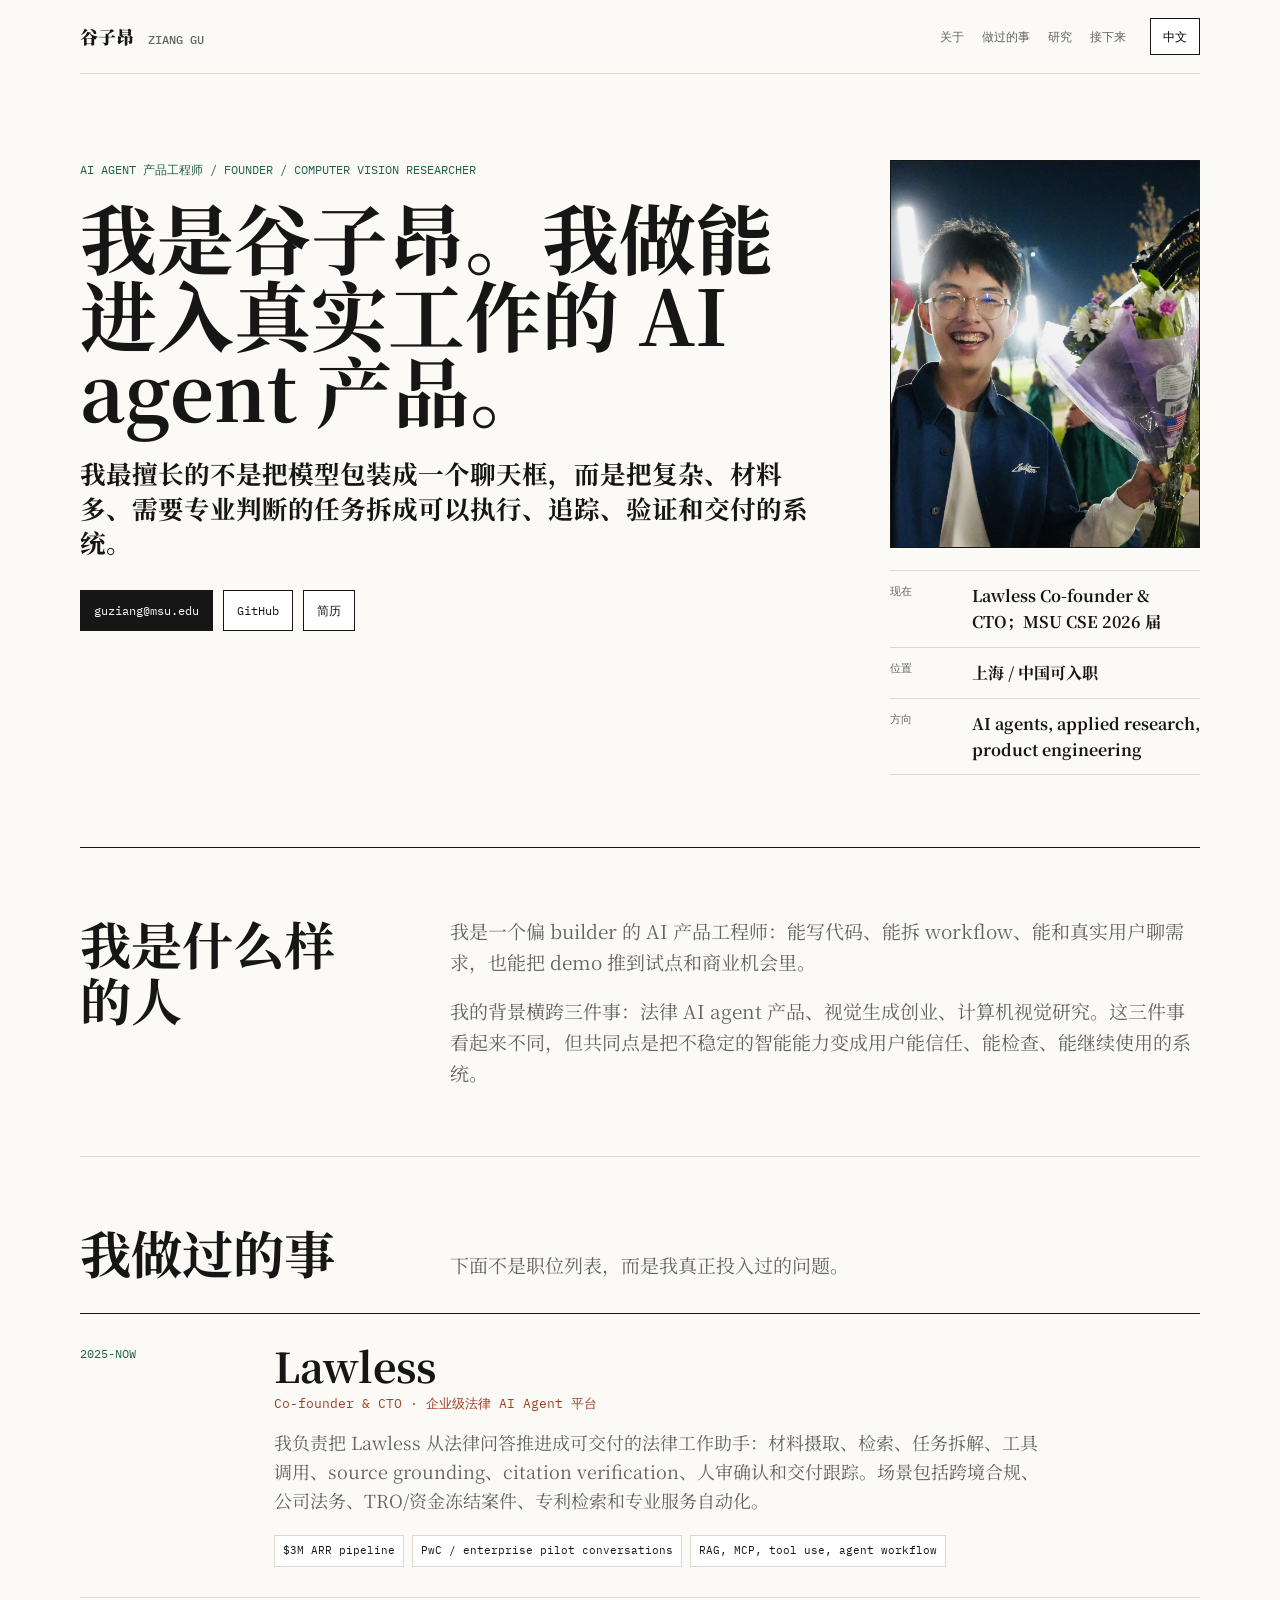
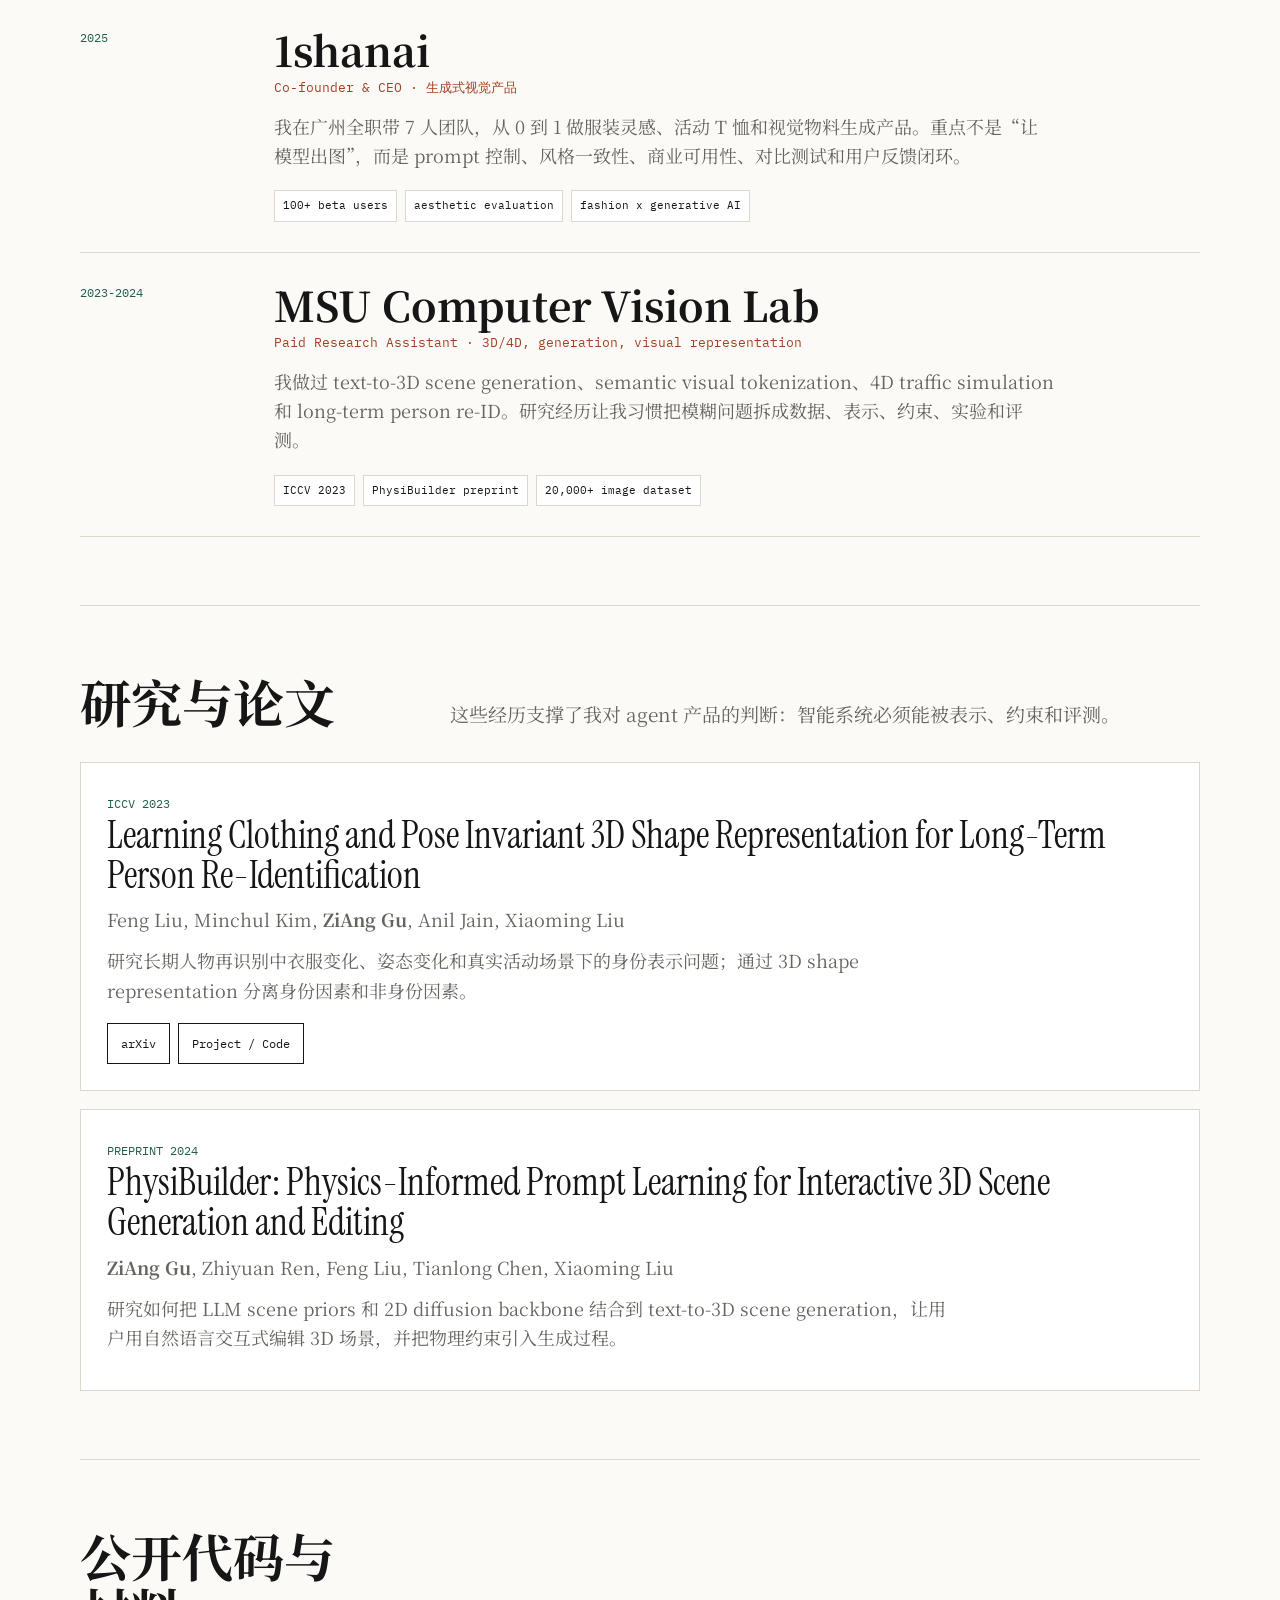
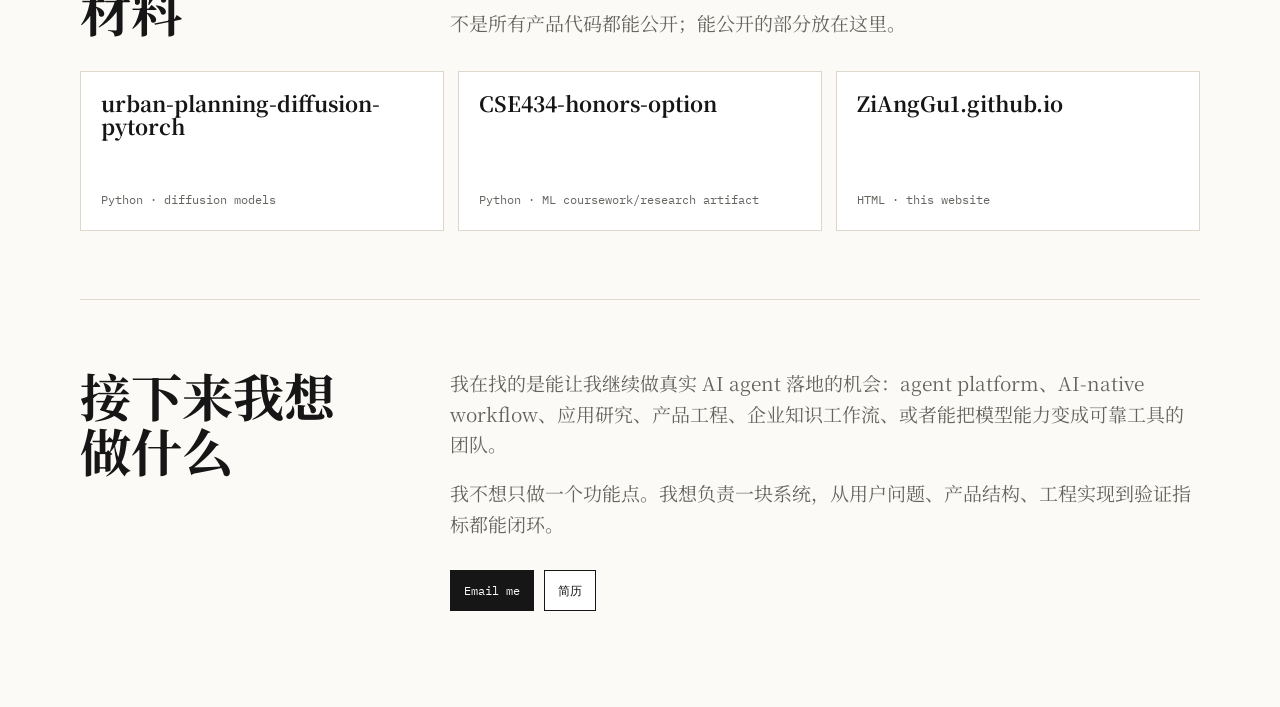
==== commit fa108c66: "Clarify personal site content" ====
--- a/index.html
+++ b/index.html
@@ -3,134 +3,148 @@
 <head>
   <meta charset="utf-8" />
   <meta name="viewport" content="width=device-width, initial-scale=1" />
-  <meta name="description" content="谷子昂 / Ziang Gu - AI agent builder, product founder, and computer vision researcher." />
+  <meta name="description" content="谷子昂 / Ziang Gu - AI agent product engineer, founder, and computer vision researcher." />
   <title>谷子昂 / Ziang Gu</title>
   <link rel="preconnect" href="https://fonts.googleapis.com" />
   <link rel="preconnect" href="https://fonts.gstatic.com" crossorigin />
-  <link href="https://fonts.googleapis.com/css2?family=IBM+Plex+Mono:wght@400;500;600&family=Instrument+Serif:ital@0;1&family=Noto+Serif+SC:wght@500;700;900&display=swap" rel="stylesheet" />
+  <link href="https://fonts.googleapis.com/css2?family=IBM+Plex+Mono:wght@400;500;600&family=Instrument+Serif:ital@0;1&family=Noto+Serif+SC:wght@400;600;700;900&display=swap" rel="stylesheet" />
   <link rel="stylesheet" href="./styles.css" />
 </head>
 <body>
-  <header class="shell">
-    <a class="wordmark" href="#top"><span>ZG</span><b>谷子昂</b></a>
-    <nav aria-label="Sections">
-      <a href="#work" data-i18n="navWork">作品</a>
-      <a href="#papers" data-i18n="navPapers">论文</a>
-      <a href="#code" data-i18n="navCode">代码</a>
-      <a href="#archive" data-i18n="navArchive">档案</a>
+  <header class="site-header">
+    <a class="name" href="#top">谷子昂 <span>Ziang Gu</span></a>
+    <nav aria-label="Main navigation">
+      <a href="#about" data-i18n="navAbout">关于</a>
+      <a href="#work" data-i18n="navWork">做过的事</a>
+      <a href="#research" data-i18n="navResearch">研究</a>
+      <a href="#next" data-i18n="navNext">接下来</a>
     </nav>
     <button class="lang" type="button" aria-label="Switch language">中文</button>
   </header>
 
   <main id="top">
-    <section class="hero shell">
-      <div class="hero-main">
-        <p class="kicker" data-i18n="heroKicker">AI Agent Builder / Product Founder / Computer Vision Researcher</p>
-        <h1 data-i18n="heroTitle">我做能把混乱工作变成可验证产出的 AI 系统。</h1>
-        <p class="thesis" data-i18n="heroThesis">我关心的不是把模型包装成聊天框，而是把专业工作拆成可执行、可追踪、可审查、可交付的系统：agent workflow、source grounding、实时状态、human-in-the-loop，以及足够好的产品品味。</p>
-        <div class="links">
+    <section class="intro">
+      <div>
+        <p class="eyebrow" data-i18n="eyebrow">AI Agent 产品工程师 / Founder / Computer Vision Researcher</p>
+        <h1 data-i18n="headline">我是谷子昂。我做能进入真实工作的 AI agent 产品。</h1>
+        <p class="lead" data-i18n="lead">我最擅长的不是把模型包装成一个聊天框，而是把复杂、材料多、需要专业判断的任务拆成可以执行、追踪、验证和交付的系统。</p>
+        <div class="action-row">
           <a href="mailto:guziang@msu.edu">guziang@msu.edu</a>
           <a href="https://github.com/ZiAngGu1" target="_blank" rel="noreferrer">GitHub</a>
-          <a href="./assets/ziang-gu-resume.pdf" target="_blank" rel="noreferrer" data-i18n="resumeLink">Resume</a>
+          <a href="./assets/ziang-gu-resume.pdf" target="_blank" rel="noreferrer" data-i18n="resume">Resume</a>
         </div>
       </div>
-      <aside class="hero-side">
-        <img src="./assets/profile.jpeg" alt="Ziang Gu portrait" />
+      <aside>
+        <img src="./assets/profile.jpeg" alt="Portrait of Ziang Gu" />
         <dl>
-          <div><dt data-i18n="nowLabel">现在</dt><dd data-i18n="nowValue">Lawless Co-founder & CTO</dd></div>
-          <div><dt data-i18n="baseLabel">位置</dt><dd data-i18n="baseValue">上海 / 中国可入职</dd></div>
-          <div><dt data-i18n="focusLabel">主线</dt><dd>AI agents, CV, product systems</dd></div>
+          <div><dt data-i18n="now">现在</dt><dd data-i18n="nowText">Lawless Co-founder & CTO；MSU CSE 2026 届</dd></div>
+          <div><dt data-i18n="location">位置</dt><dd data-i18n="locationText">上海 / 中国可入职</dd></div>
+          <div><dt data-i18n="focus">方向</dt><dd data-i18n="focusText">AI agents, applied research, product engineering</dd></div>
         </dl>
       </aside>
     </section>
 
-    <section class="principles shell">
-      <article><span>01</span><h2 data-i18n="p1Title">Agents are workflow, not magic.</h2><p data-i18n="p1Body">好的 agent 产品需要 context、tools、memory、eval、failure recovery 和 review UX。模型能力只是底层燃料。</p></article>
-      <article><span>02</span><h2 data-i18n="p2Title">Evidence beats fluent answers.</h2><p data-i18n="p2Body">法律、合规、专利、企业知识里，答案不够。来源、引用、责任边界和下一步动作才是可交付价值。</p></article>
-      <article><span>03</span><h2 data-i18n="p3Title">Taste is execution power.</h2><p data-i18n="p3Body">我做过视觉生成和审美评估。产品好不好，不只看模型分数，也看用户能不能更快得到更好的判断。</p></article>
+    <section id="about" class="section two-col">
+      <h2 data-i18n="aboutTitle">我是什么样的人</h2>
+      <div class="prose">
+        <p data-i18n="aboutP1">我是一个偏 builder 的 AI 产品工程师：能写代码、能拆 workflow、能和真实用户聊需求，也能把 demo 推到试点和商业机会里。</p>
+        <p data-i18n="aboutP2">我的背景横跨三件事：法律 AI agent 产品、视觉生成创业、计算机视觉研究。这三件事看起来不同，但共同点是把不稳定的智能能力变成用户能信任、能检查、能继续使用的系统。</p>
+      </div>
     </section>
 
-    <section id="work" class="section shell">
-      <div class="section-head">
-        <p class="kicker">Selected Work</p>
-        <h2 data-i18n="workTitle">我想被记住的不是职位，而是这些问题。</h2>
+    <section id="work" class="section">
+      <div class="section-title">
+        <h2 data-i18n="workTitle">我做过的事</h2>
+        <p data-i18n="workIntro">下面不是职位列表，而是我真正投入过的问题。</p>
       </div>
-      <div class="work-list">
-        <article class="work-item major">
-          <div class="meta">2025-Now / Lawless</div>
-          <h3 data-i18n="lawlessTitle">Enterprise legal AI agents that do work, not just answer questions.</h3>
-          <p data-i18n="lawlessBody">作为 Co-founder & CTO，我把法律问答推进为企业法律工作助手：材料摄取、检索、任务拆解、工具调用、source grounding、citation verification、人审确认、交付跟踪。场景包括跨境合规、公司法务、TRO/资金冻结、专利检索和专业服务自动化。</p>
-          <ul><li>$3M ARR pipeline</li><li>PwC pilot conversations</li><li>90% demo time saved</li><li>RAG / MCP / agent workflows</li></ul>
+      <div class="entries">
+        <article class="entry">
+          <div class="entry-meta">2025-Now</div>
+          <div>
+            <h3>Lawless</h3>
+            <p class="role" data-i18n="lawlessRole">Co-founder & CTO · 企业级法律 AI Agent 平台</p>
+            <p data-i18n="lawlessText">我负责把 Lawless 从法律问答推进成可交付的法律工作助手：材料摄取、检索、任务拆解、工具调用、source grounding、citation verification、人审确认和交付跟踪。场景包括跨境合规、公司法务、TRO/资金冻结案件、专利检索和专业服务自动化。</p>
+            <ul>
+              <li>$3M ARR pipeline</li>
+              <li>PwC / enterprise pilot conversations</li>
+              <li>RAG, MCP, tool use, agent workflow</li>
+            </ul>
+          </div>
         </article>
-        <article class="work-item">
-          <div class="meta">2025 / 1shanai</div>
-          <h3 data-i18n="shanTitle">Aesthetic generation as a product system.</h3>
-          <p data-i18n="shanBody">在广州全职带 7 人团队，从 0 到 1 做服装灵感、活动 T 恤和视觉物料生成产品。核心不是“出图”，而是 prompt 控制、风格一致性、商业可用性、对比测试和用户反馈闭环。</p>
-          <ul><li>100+ beta users</li><li>visual eval loops</li><li>fashion x generative AI</li></ul>
+        <article class="entry">
+          <div class="entry-meta">2025</div>
+          <div>
+            <h3>1shanai</h3>
+            <p class="role" data-i18n="shanRole">Co-founder & CEO · 生成式视觉产品</p>
+            <p data-i18n="shanText">我在广州全职带 7 人团队，从 0 到 1 做服装灵感、活动 T 恤和视觉物料生成产品。重点不是“让模型出图”，而是 prompt 控制、风格一致性、商业可用性、对比测试和用户反馈闭环。</p>
+            <ul>
+              <li>100+ beta users</li>
+              <li>aesthetic evaluation</li>
+              <li>fashion x generative AI</li>
+            </ul>
+          </div>
         </article>
-        <article class="work-item">
-          <div class="meta">2023-2024 / MSU CVLab</div>
-          <h3 data-i18n="researchTitle">From 3D humans to interactive 3D scene generation.</h3>
-          <p data-i18n="researchBody">在 MSU Computer Vision Lab 做 paid RA，研究 3D/4D generation、semantic visual tokenization、long-term person re-ID 和 LLM scene priors。这个底盘让我更习惯把模糊问题拆成数据、表示、约束和评测。</p>
-          <ul><li>ICCV 2023</li><li>20,000+ images</li><li>text-to-3D scenes</li></ul>
+        <article class="entry">
+          <div class="entry-meta">2023-2024</div>
+          <div>
+            <h3>MSU Computer Vision Lab</h3>
+            <p class="role" data-i18n="labRole">Paid Research Assistant · 3D/4D, generation, visual representation</p>
+            <p data-i18n="labText">我做过 text-to-3D scene generation、semantic visual tokenization、4D traffic simulation 和 long-term person re-ID。研究经历让我习惯把模糊问题拆成数据、表示、约束、实验和评测。</p>
+            <ul>
+              <li>ICCV 2023</li>
+              <li>PhysiBuilder preprint</li>
+              <li>20,000+ image dataset</li>
+            </ul>
+          </div>
         </article>
       </div>
     </section>
 
-    <section id="papers" class="section shell">
-      <div class="section-head">
-        <p class="kicker">Publications</p>
-        <h2 data-i18n="paperTitle">论文不是装饰，是我怎么形成工程判断的证据。</h2>
+    <section id="research" class="section">
+      <div class="section-title">
+        <h2 data-i18n="researchTitle">研究与论文</h2>
+        <p data-i18n="researchIntro">这些经历支撑了我对 agent 产品的判断：智能系统必须能被表示、约束和评测。</p>
       </div>
-      <div class="paper-list">
-        <article class="paper">
-          <div class="venue">ICCV 2023</div>
+      <div class="papers">
+        <article>
+          <span>ICCV 2023</span>
           <h3>Learning Clothing and Pose Invariant 3D Shape Representation for Long-Term Person Re-Identification</h3>
           <p>Feng Liu, Minchul Kim, <strong>ZiAng Gu</strong>, Anil Jain, Xiaoming Liu</p>
-          <p data-i18n="paperOne">把长期人物再识别从“同衣服行人匹配”推进到更真实的衣服变化、姿态变化和长期活动场景；通过 3D shape representation 分离身份与非身份因素。</p>
-          <div class="links compact"><a href="https://arxiv.org/abs/2308.10658" target="_blank" rel="noreferrer">arXiv</a><a href="https://cvlab.cse.msu.edu/learning-clothing-and-pose-invariant-3d-shape-representation-for-long-term-person-re-identification-source-code.html" target="_blank" rel="noreferrer">Project / Code</a></div>
+          <p data-i18n="paperOne">研究长期人物再识别中衣服变化、姿态变化和真实活动场景下的身份表示问题；通过 3D shape representation 分离身份因素和非身份因素。</p>
+          <div class="mini-links">
+            <a href="https://arxiv.org/abs/2308.10658" target="_blank" rel="noreferrer">arXiv</a>
+            <a href="https://cvlab.cse.msu.edu/learning-clothing-and-pose-invariant-3d-shape-representation-for-long-term-person-re-identification-source-code.html" target="_blank" rel="noreferrer">Project / Code</a>
+          </div>
         </article>
-        <article class="paper">
-          <div class="venue">Preprint 2024</div>
+        <article>
+          <span>Preprint 2024</span>
           <h3>PhysiBuilder: Physics-Informed Prompt Learning for Interactive 3D Scene Generation and Editing</h3>
           <p><strong>ZiAng Gu</strong>, Zhiyuan Ren, Feng Liu, Tianlong Chen, Xiaoming Liu</p>
-          <p data-i18n="paperTwo">探索把 LLM scene priors 和 2D diffusion backbone 结合到 text-to-3D scene generation，让用户用自然语言交互式编辑 3D 场景，并让物理约束进入生成过程。</p>
+          <p data-i18n="paperTwo">研究如何把 LLM scene priors 和 2D diffusion backbone 结合到 text-to-3D scene generation，让用户用自然语言交互式编辑 3D 场景，并把物理约束引入生成过程。</p>
         </article>
       </div>
     </section>
 
-    <section id="code" class="section shell">
-      <div class="section-head">
-        <p class="kicker">Open Code / Artifacts</p>
-        <h2 data-i18n="codeTitle">能公开看的东西放这里；不能公开的产品，用结构讲清楚。</h2>
+    <section id="code" class="section">
+      <div class="section-title">
+        <h2 data-i18n="codeTitle">公开代码与材料</h2>
+        <p data-i18n="codeIntro">不是所有产品代码都能公开；能公开的部分放在这里。</p>
       </div>
-      <div class="code-grid">
-        <a class="repo" href="https://github.com/ZiAngGu1/urban-planning-diffusion-pytorch" target="_blank" rel="noreferrer"><span>Python</span><b>urban-planning-diffusion-pytorch</b><p data-i18n="repoOne">Video diffusion / DDPM implementation adapted toward urban planning and generative modeling experiments.</p></a>
-        <a class="repo" href="https://github.com/ZiAngGu1/CSE434-honors-option" target="_blank" rel="noreferrer"><span>Python</span><b>CSE434-honors-option</b><p data-i18n="repoTwo">Public coursework/research artifact showing machine learning and systems implementation work.</p></a>
-        <a class="repo" href="https://github.com/ZiAngGu1/ZiAngGu1.github.io" target="_blank" rel="noreferrer"><span>HTML</span><b>ZiAngGu1.github.io</b><p data-i18n="repoThree">This site: a public, editable record of research, product thinking, and selected work.</p></a>
+      <div class="cards">
+        <a href="https://github.com/ZiAngGu1/urban-planning-diffusion-pytorch" target="_blank" rel="noreferrer"><b>urban-planning-diffusion-pytorch</b><span>Python · diffusion models</span></a>
+        <a href="https://github.com/ZiAngGu1/CSE434-honors-option" target="_blank" rel="noreferrer"><b>CSE434-honors-option</b><span>Python · ML coursework/research artifact</span></a>
+        <a href="https://github.com/ZiAngGu1/ZiAngGu1.github.io" target="_blank" rel="noreferrer"><b>ZiAngGu1.github.io</b><span>HTML · this website</span></a>
       </div>
     </section>
 
-    <section id="archive" class="section shell archive">
-      <div class="section-head">
-        <p class="kicker">Archive</p>
-        <h2 data-i18n="archiveTitle">轨迹。</h2>
+    <section id="next" class="section two-col final">
+      <h2 data-i18n="nextTitle">接下来我想做什么</h2>
+      <div class="prose">
+        <p data-i18n="nextP1">我在找的是能让我继续做真实 AI agent 落地的机会：agent platform、AI-native workflow、应用研究、产品工程、企业知识工作流、或者能把模型能力变成可靠工具的团队。</p>
+        <p data-i18n="nextP2">我不想只做一个功能点。我想负责一块系统，从用户问题、产品结构、工程实现到验证指标都能闭环。</p>
+        <div class="action-row"><a href="mailto:guziang@msu.edu">Email me</a><a href="./assets/ziang-gu-resume.pdf" target="_blank" rel="noreferrer" data-i18n="resumeAgain">Resume</a></div>
       </div>
-      <ol>
-        <li><time>2026</time><span data-i18n="a1">Michigan State University Honors College, B.S. Computer Science and Engineering, GPA 3.7/4.0.</span></li>
-        <li><time>2025</time><span data-i18n="a2">Co-founder & CTO, Lawless: enterprise legal AI agent platform.</span></li>
-        <li><time>2025</time><span data-i18n="a3">Co-founder & CEO, 1shanai: generative visual product, aesthetics evaluation, early team management.</span></li>
-        <li><time>2024</time><span data-i18n="a4">PhysiBuilder preprint on interactive physics-informed 3D scene generation and editing.</span></li>
-        <li><time>2023</time><span data-i18n="a5">ICCV 2023 publication on clothing and pose invariant 3D shape representation for long-term person re-ID.</span></li>
-        <li><time>2023</time><span data-i18n="a6">MSU Spartan Hack Best Use of Generative AI, first place among 106 teams.</span></li>
-      </ol>
     </section>
-
-    <footer class="shell footer">
-      <h2 data-i18n="footerTitle">I am looking for serious AI agent work, not permission.</h2>
-      <p data-i18n="footerBody">如果你在做真实的 agent 产品、AI-native workflow、应用研究或高强度产品工程，我愿意聊。</p>
-      <div class="links"><a href="mailto:guziang@msu.edu">Email</a><a href="https://github.com/ZiAngGu1" target="_blank" rel="noreferrer">GitHub</a><a href="https://ZiAngGu1.github.io">Website</a></div>
-    </footer>
   </main>
   <script src="./script.js"></script>
 </body>
--- a/styles.css
+++ b/styles.css
@@ -1,41 +1,140 @@
-:root{
-  --paper:#f7f3ea;
-  --ink:#11110f;
-  --muted:#68645c;
-  --rule:#d6cec0;
-  --rule-dark:#292721;
-  --accent:#0d6b57;
-  --hot:#e6502a;
-  --mono:"IBM Plex Mono","SFMono-Regular",Consolas,monospace;
-  --serif:"Instrument Serif","Noto Serif SC","Songti SC",serif;
-  --cn:"Noto Serif SC","Songti SC","SimSun",serif;
+:root {
+  --bg: #fbfaf7;
+  --paper: #ffffff;
+  --ink: #161616;
+  --muted: #66645f;
+  --line: #ded8cc;
+  --accent: #205f4c;
+  --accent-2: #a43f24;
+  --mono: "IBM Plex Mono", Consolas, monospace;
+  --serif: "Instrument Serif", "Noto Serif SC", serif;
+  --cn: "Noto Serif SC", "Songti SC", "SimSun", serif;
 }
-*{box-sizing:border-box}
-html{scroll-behavior:smooth}
-body{margin:0;background:var(--paper);color:var(--ink);font-family:var(--cn);line-height:1.55}
-body:before{content:"";position:fixed;inset:0;z-index:-1;background:linear-gradient(90deg,rgba(17,17,15,.055) 1px,transparent 1px),linear-gradient(rgba(17,17,15,.045) 1px,transparent 1px);background-size:72px 72px;mask-image:linear-gradient(#000,transparent 75%)}
-a{color:inherit;text-decoration:none}
-img{display:block;max-width:100%}
-button{font:inherit}
-.shell{width:min(1360px,calc(100% - 44px));margin-inline:auto}
-.topbar{}
-header.shell{position:sticky;top:0;z-index:20;display:grid;grid-template-columns:1fr auto auto;gap:24px;align-items:center;padding:16px 0;border-bottom:1px solid var(--rule);background:rgba(247,243,234,.82);backdrop-filter:blur(14px)}
-.wordmark{display:flex;align-items:center;gap:12px;width:max-content}.wordmark span{display:grid;place-items:center;width:40px;aspect-ratio:1;background:var(--ink);color:var(--paper);font-family:var(--mono);font-size:12px}.wordmark b{font-size:17px}
-nav{display:flex;border:1px solid var(--rule);background:rgba(255,252,244,.6)}nav a{padding:9px 14px;border-left:1px solid var(--rule);font-family:var(--mono);font-size:12px;color:var(--muted)}nav a:first-child{border-left:0}nav a:hover{color:var(--ink);background:#fffaf0}
-.lang{height:39px;border:1px solid var(--ink);background:#fffaf0;padding:0 14px;font-family:var(--mono);font-size:12px;cursor:pointer}
-.hero{display:grid;grid-template-columns:minmax(0,1fr) 360px;gap:clamp(40px,7vw,120px);padding:86px 0 72px;border-bottom:2px solid var(--rule-dark)}
-.kicker{margin:0 0 22px;color:var(--accent);font-family:var(--mono);font-size:12px;text-transform:uppercase;letter-spacing:0}
-h1{max-width:980px;margin:0;font-size:clamp(62px,8.8vw,136px);line-height:.9;letter-spacing:0;font-family:var(--cn);font-weight:900}
-.thesis{max-width:900px;margin:34px 0 0;font-size:clamp(22px,2.3vw,34px);line-height:1.28;font-weight:700}
-.links{display:flex;flex-wrap:wrap;gap:10px;margin-top:34px}.links a{border:1px solid var(--ink);background:#fffaf0;padding:11px 14px;font-family:var(--mono);font-size:12px}.links a:first-child{background:var(--ink);color:var(--paper)}.links a:hover{transform:translate(-2px,-2px);box-shadow:3px 3px 0 var(--hot)}
-.hero-side{align-self:start}.hero-side img{width:100%;aspect-ratio:4/5;object-fit:cover;border:1px solid var(--ink);filter:contrast(1.05) saturate(.9);box-shadow:-12px 12px 0 var(--hot)}
-dl{margin:26px 0 0;border-top:1px solid var(--rule-dark)}dl div{display:grid;grid-template-columns:82px 1fr;border-bottom:1px solid var(--rule);padding:12px 0}dt{font-family:var(--mono);font-size:11px;color:var(--muted);text-transform:uppercase}dd{margin:0;font-size:15px;font-weight:700}
-.principles{display:grid;grid-template-columns:repeat(3,1fr);gap:1px;background:var(--rule-dark);border-bottom:2px solid var(--rule-dark)}.principles article{min-height:260px;background:#fffaf0;padding:28px}.principles span{font-family:var(--mono);font-size:12px;color:var(--hot)}.principles h2{margin:70px 0 16px;font-size:clamp(24px,2.5vw,38px);line-height:1.04}.principles p{margin:0;color:var(--muted);font-size:17px}
-.section{padding:74px 0;border-bottom:1px solid var(--rule-dark)}.section-head{display:grid;grid-template-columns:220px minmax(0,1fr);gap:36px;margin-bottom:38px}.section-head h2{margin:0;font-size:clamp(36px,5.4vw,78px);line-height:1;font-weight:900}
-.work-list{display:grid;gap:18px}.work-item{display:grid;grid-template-columns:190px minmax(0,1fr);gap:34px;border-top:1px solid var(--rule-dark);padding:30px 0}.work-item.major{border-top:3px solid var(--ink)}.meta,.venue{font-family:var(--mono);font-size:12px;color:var(--accent);text-transform:uppercase}.work-item h3,.paper h3{margin:0 0 14px;font-size:clamp(28px,3.3vw,52px);line-height:1.02}.work-item p,.paper p{max-width:900px;margin:0 0 16px;color:var(--muted);font-size:18px}.work-item ul{display:flex;flex-wrap:wrap;gap:8px;margin:22px 0 0;padding:0;list-style:none}.work-item li{border:1px solid var(--rule-dark);padding:7px 9px;font-family:var(--mono);font-size:11px;background:#fffaf0}
-.paper-list{display:grid;gap:1px;background:var(--rule-dark)}.paper{display:grid;grid-template-columns:170px minmax(0,1fr);gap:30px;background:#fffaf0;padding:28px}.paper h3{font-family:var(--serif);font-weight:400}.compact{margin-top:14px}.compact a:first-child{background:#fffaf0;color:var(--ink)}
-.code-grid{display:grid;grid-template-columns:repeat(3,1fr);gap:16px}.repo{min-height:260px;border:1px solid var(--rule-dark);background:#fffaf0;padding:24px;display:flex;flex-direction:column}.repo span{font-family:var(--mono);font-size:12px;color:var(--hot)}.repo b{margin-top:auto;font-size:24px;line-height:1.05;word-break:break-word}.repo p{margin:18px 0 0;color:var(--muted);font-size:16px}.repo:hover{background:var(--ink);color:var(--paper)}.repo:hover p,.repo:hover span{color:#d7d0c4}
-.archive ol{margin:0;padding:0;list-style:none;border-top:1px solid var(--rule-dark)}.archive li{display:grid;grid-template-columns:160px minmax(0,1fr);gap:30px;border-bottom:1px solid var(--rule);padding:18px 0;font-size:20px}.archive time{font-family:var(--mono);font-size:13px;color:var(--hot)}
-.footer{padding:82px 0 96px}.footer h2{max-width:900px;margin:0;font-size:clamp(42px,6vw,92px);line-height:.95}.footer p{max-width:780px;margin:28px 0 0;color:var(--muted);font-size:22px}
-@media(max-width:980px){header.shell{grid-template-columns:1fr auto}.wordmark b{display:none}nav{display:none}.hero{grid-template-columns:1fr;padding-top:52px}.hero-side{max-width:380px}.principles,.code-grid{grid-template-columns:1fr}.section-head,.work-item,.paper,.archive li{grid-template-columns:1fr;gap:14px}}
-@media(max-width:640px){.shell{width:min(100% - 24px,1360px)}h1{font-size:clamp(46px,15vw,74px)}.thesis{font-size:22px}.hero{padding-bottom:44px}.principles article{min-height:auto}.principles h2{margin:42px 0 12px}.section{padding:52px 0}.work-item h3,.paper h3{font-size:30px}.paper{padding:22px}.archive li{font-size:17px}}
+
+* { box-sizing: border-box; }
+html { scroll-behavior: smooth; }
+body {
+  margin: 0;
+  background: var(--bg);
+  color: var(--ink);
+  font-family: var(--cn);
+  line-height: 1.62;
+}
+a { color: inherit; text-decoration: none; }
+img { display: block; max-width: 100%; }
+button { font: inherit; }
+
+.site-header {
+  position: sticky;
+  top: 0;
+  z-index: 10;
+  display: grid;
+  grid-template-columns: 1fr auto auto;
+  gap: 24px;
+  align-items: center;
+  width: min(1120px, calc(100% - 40px));
+  margin: 0 auto;
+  padding: 18px 0;
+  border-bottom: 1px solid var(--line);
+  background: rgba(251, 250, 247, .88);
+  backdrop-filter: blur(14px);
+}
+.name { font-weight: 900; font-size: 18px; }
+.name span { margin-left: 10px; color: var(--muted); font-family: var(--mono); font-size: 12px; font-weight: 500; text-transform: uppercase; }
+nav { display: flex; gap: 18px; color: var(--muted); font-family: var(--mono); font-size: 12px; }
+nav a:hover { color: var(--ink); }
+.lang { border: 1px solid var(--ink); background: var(--paper); padding: 8px 12px; font-family: var(--mono); font-size: 12px; cursor: pointer; }
+
+main { width: min(1120px, calc(100% - 40px)); margin: 0 auto; }
+.intro {
+  display: grid;
+  grid-template-columns: minmax(0, 1fr) 310px;
+  gap: 72px;
+  padding: 86px 0 72px;
+  border-bottom: 1px solid var(--ink);
+}
+.eyebrow, .entry-meta, .papers span {
+  margin: 0 0 18px;
+  color: var(--accent);
+  font-family: var(--mono);
+  font-size: 12px;
+  text-transform: uppercase;
+}
+h1 {
+  max-width: 820px;
+  margin: 0;
+  font-size: clamp(44px, 6vw, 82px);
+  line-height: 1;
+  letter-spacing: 0;
+}
+.lead {
+  max-width: 760px;
+  margin: 28px 0 0;
+  font-size: clamp(21px, 2vw, 28px);
+  font-weight: 700;
+  line-height: 1.35;
+}
+.action-row { display: flex; flex-wrap: wrap; gap: 10px; margin-top: 30px; }
+.action-row a, .mini-links a {
+  border: 1px solid var(--ink);
+  background: var(--paper);
+  padding: 10px 13px;
+  font-family: var(--mono);
+  font-size: 12px;
+}
+.action-row a:first-child { background: var(--ink); color: var(--bg); }
+.action-row a:hover, .mini-links a:hover, .cards a:hover { box-shadow: 3px 3px 0 var(--accent-2); transform: translate(-1px, -1px); }
+
+aside img { width: 100%; aspect-ratio: 4 / 5; object-fit: cover; border: 1px solid var(--ink); }
+dl { margin: 22px 0 0; border-top: 1px solid var(--line); }
+dl div { display: grid; grid-template-columns: 68px 1fr; gap: 14px; padding: 12px 0; border-bottom: 1px solid var(--line); }
+dt { color: var(--muted); font-family: var(--mono); font-size: 11px; text-transform: uppercase; }
+dd { margin: 0; font-weight: 700; }
+
+.section { padding: 68px 0; border-bottom: 1px solid var(--line); }
+.two-col { display: grid; grid-template-columns: 300px minmax(0, 1fr); gap: 70px; }
+h2 { margin: 0; font-size: clamp(30px, 4vw, 54px); line-height: 1.08; }
+.section-title { display: grid; grid-template-columns: 300px minmax(0, 1fr); gap: 70px; align-items: end; margin-bottom: 32px; }
+.section-title p, .prose p { margin: 0; color: var(--muted); font-size: 19px; }
+.prose p + p { margin-top: 18px; }
+
+.entries { border-top: 1px solid var(--ink); }
+.entry {
+  display: grid;
+  grid-template-columns: 150px minmax(0, 1fr);
+  gap: 44px;
+  padding: 30px 0;
+  border-bottom: 1px solid var(--line);
+}
+.entry h3 { margin: 0; font-size: clamp(28px, 3.2vw, 44px); line-height: 1.05; }
+.role { margin: 6px 0 14px; color: var(--accent-2); font-family: var(--mono); font-size: 13px; }
+.entry p:not(.role) { max-width: 780px; margin: 0; color: var(--muted); font-size: 18px; }
+.entry ul { display: flex; flex-wrap: wrap; gap: 8px; margin: 20px 0 0; padding: 0; list-style: none; }
+.entry li { border: 1px solid var(--line); background: var(--paper); padding: 6px 8px; font-family: var(--mono); font-size: 11px; }
+
+.papers { display: grid; gap: 18px; }
+.papers article { border: 1px solid var(--line); background: var(--paper); padding: 26px; }
+.papers h3 { margin: 0 0 10px; font-family: var(--serif); font-size: clamp(26px, 3vw, 42px); line-height: 1.05; font-weight: 400; }
+.papers p { max-width: 840px; margin: 0 0 12px; color: var(--muted); font-size: 18px; }
+.mini-links { display: flex; gap: 8px; margin-top: 18px; }
+
+.cards { display: grid; grid-template-columns: repeat(3, 1fr); gap: 14px; }
+.cards a { min-height: 160px; display: flex; flex-direction: column; justify-content: space-between; border: 1px solid var(--line); background: var(--paper); padding: 20px; transition: transform .14s ease, box-shadow .14s ease; }
+.cards b { font-size: 21px; line-height: 1.1; word-break: break-word; }
+.cards span { color: var(--muted); font-family: var(--mono); font-size: 12px; }
+.final { border-bottom: 0; padding-bottom: 96px; }
+
+@media (max-width: 900px) {
+  .site-header { grid-template-columns: 1fr auto; }
+  nav { display: none; }
+  .intro, .two-col, .section-title, .entry { grid-template-columns: 1fr; gap: 24px; }
+  aside { max-width: 320px; }
+  .cards { grid-template-columns: 1fr; }
+}
+@media (max-width: 560px) {
+  .site-header, main { width: min(100% - 24px, 1120px); }
+  .intro { padding: 52px 0; }
+  h1 { font-size: 42px; }
+  .lead { font-size: 21px; }
+  .section { padding: 48px 0; }
+}
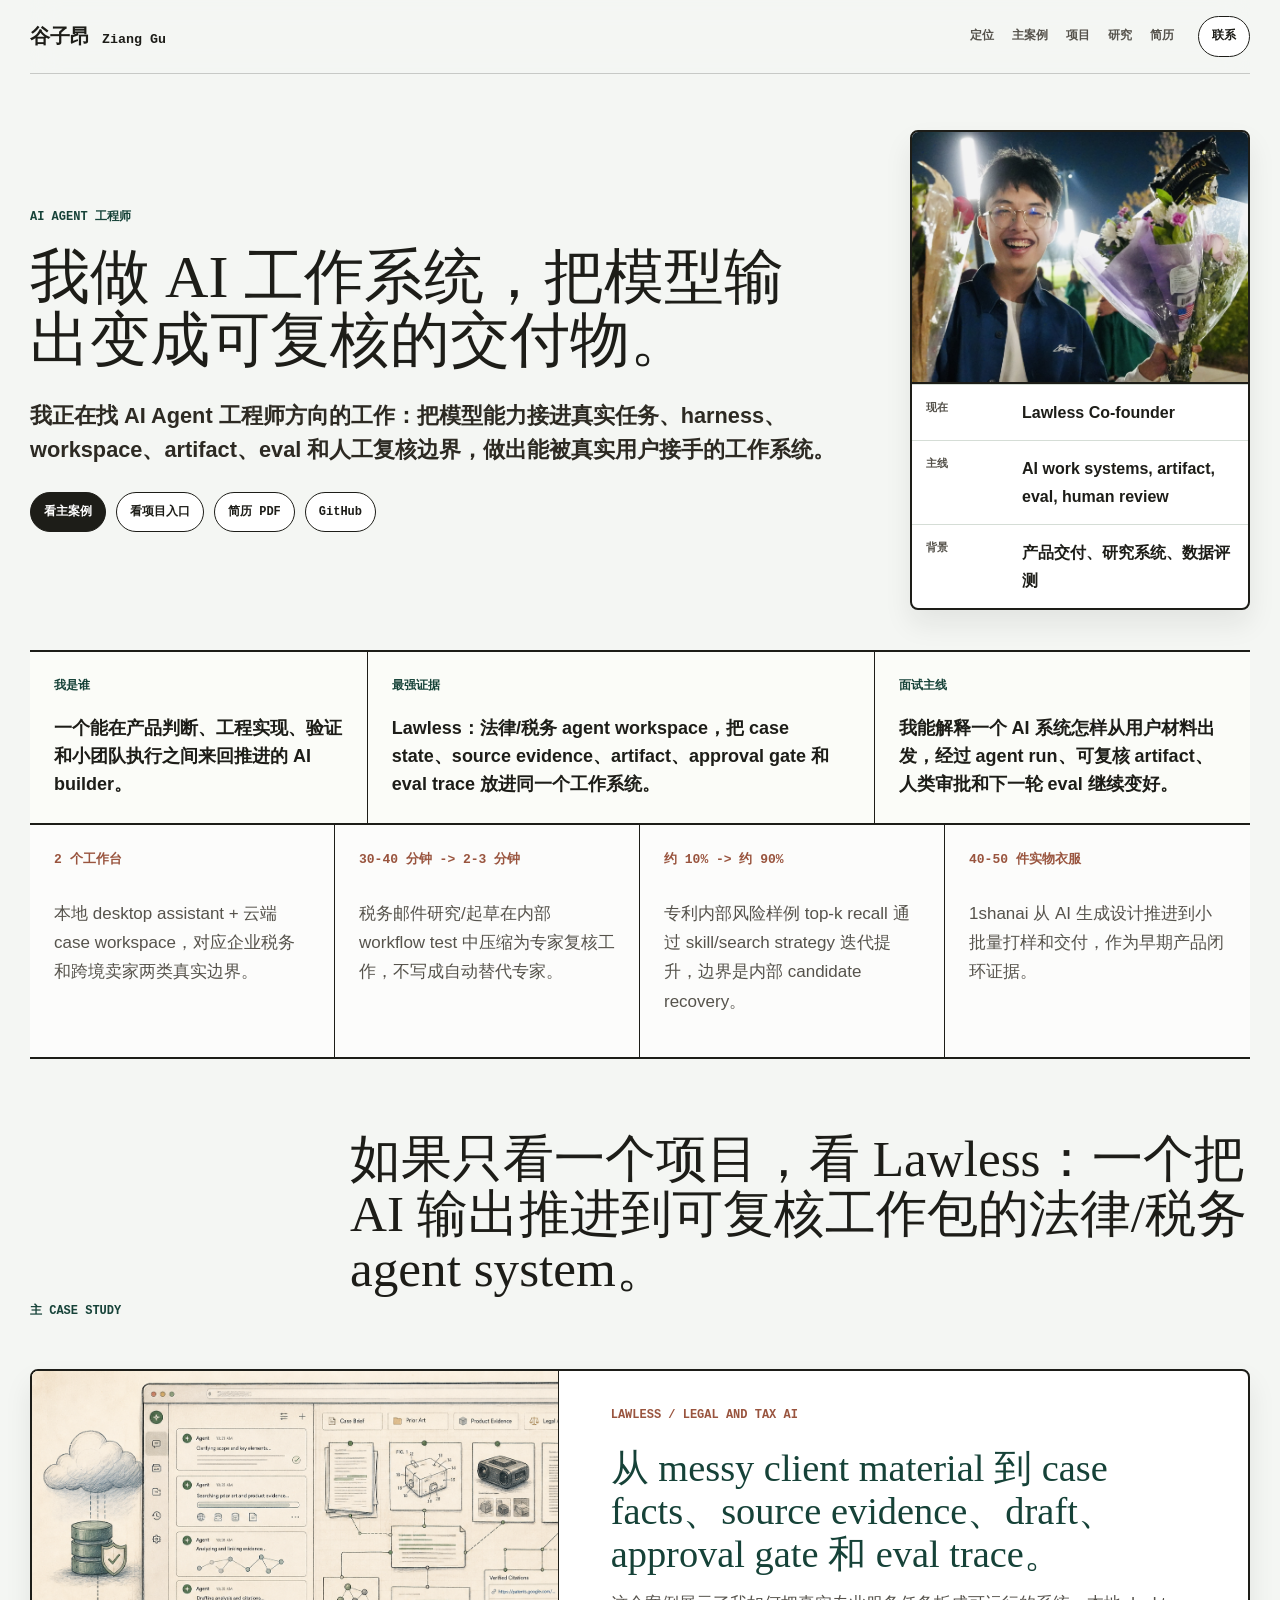
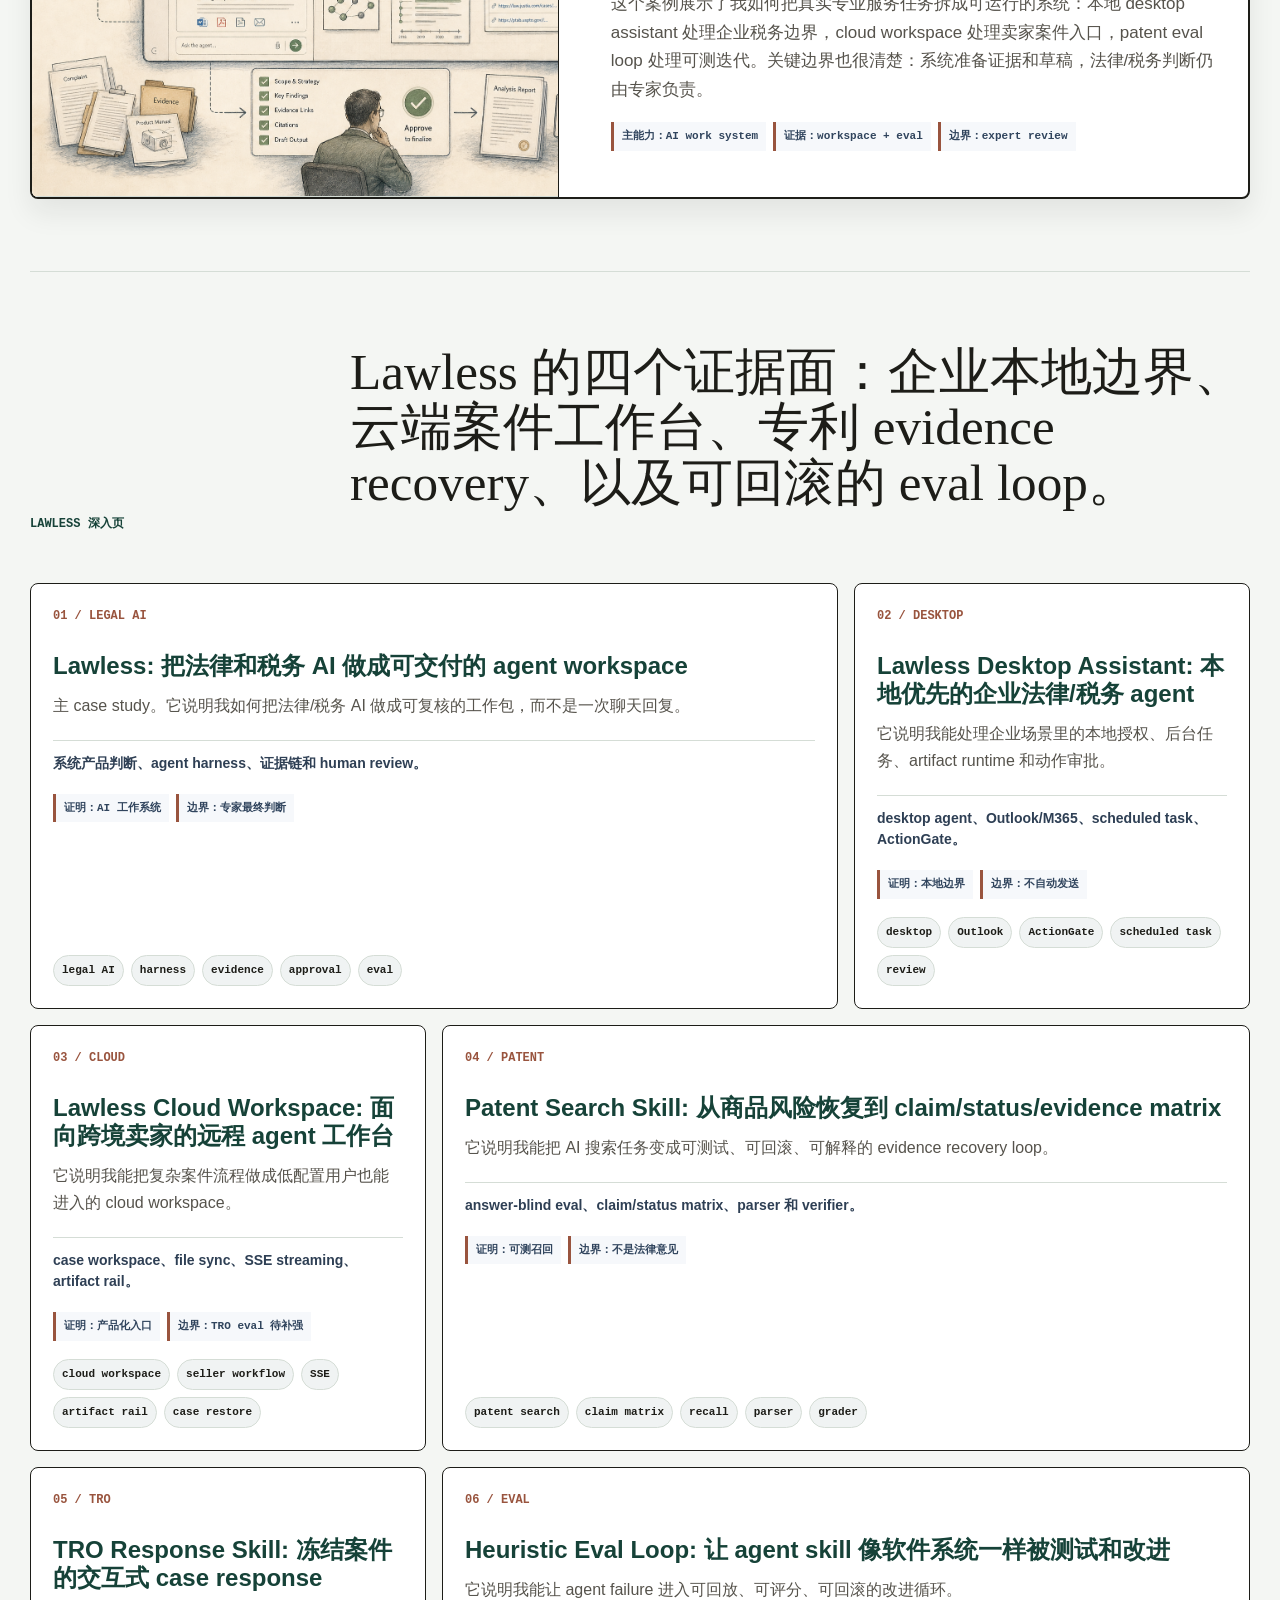
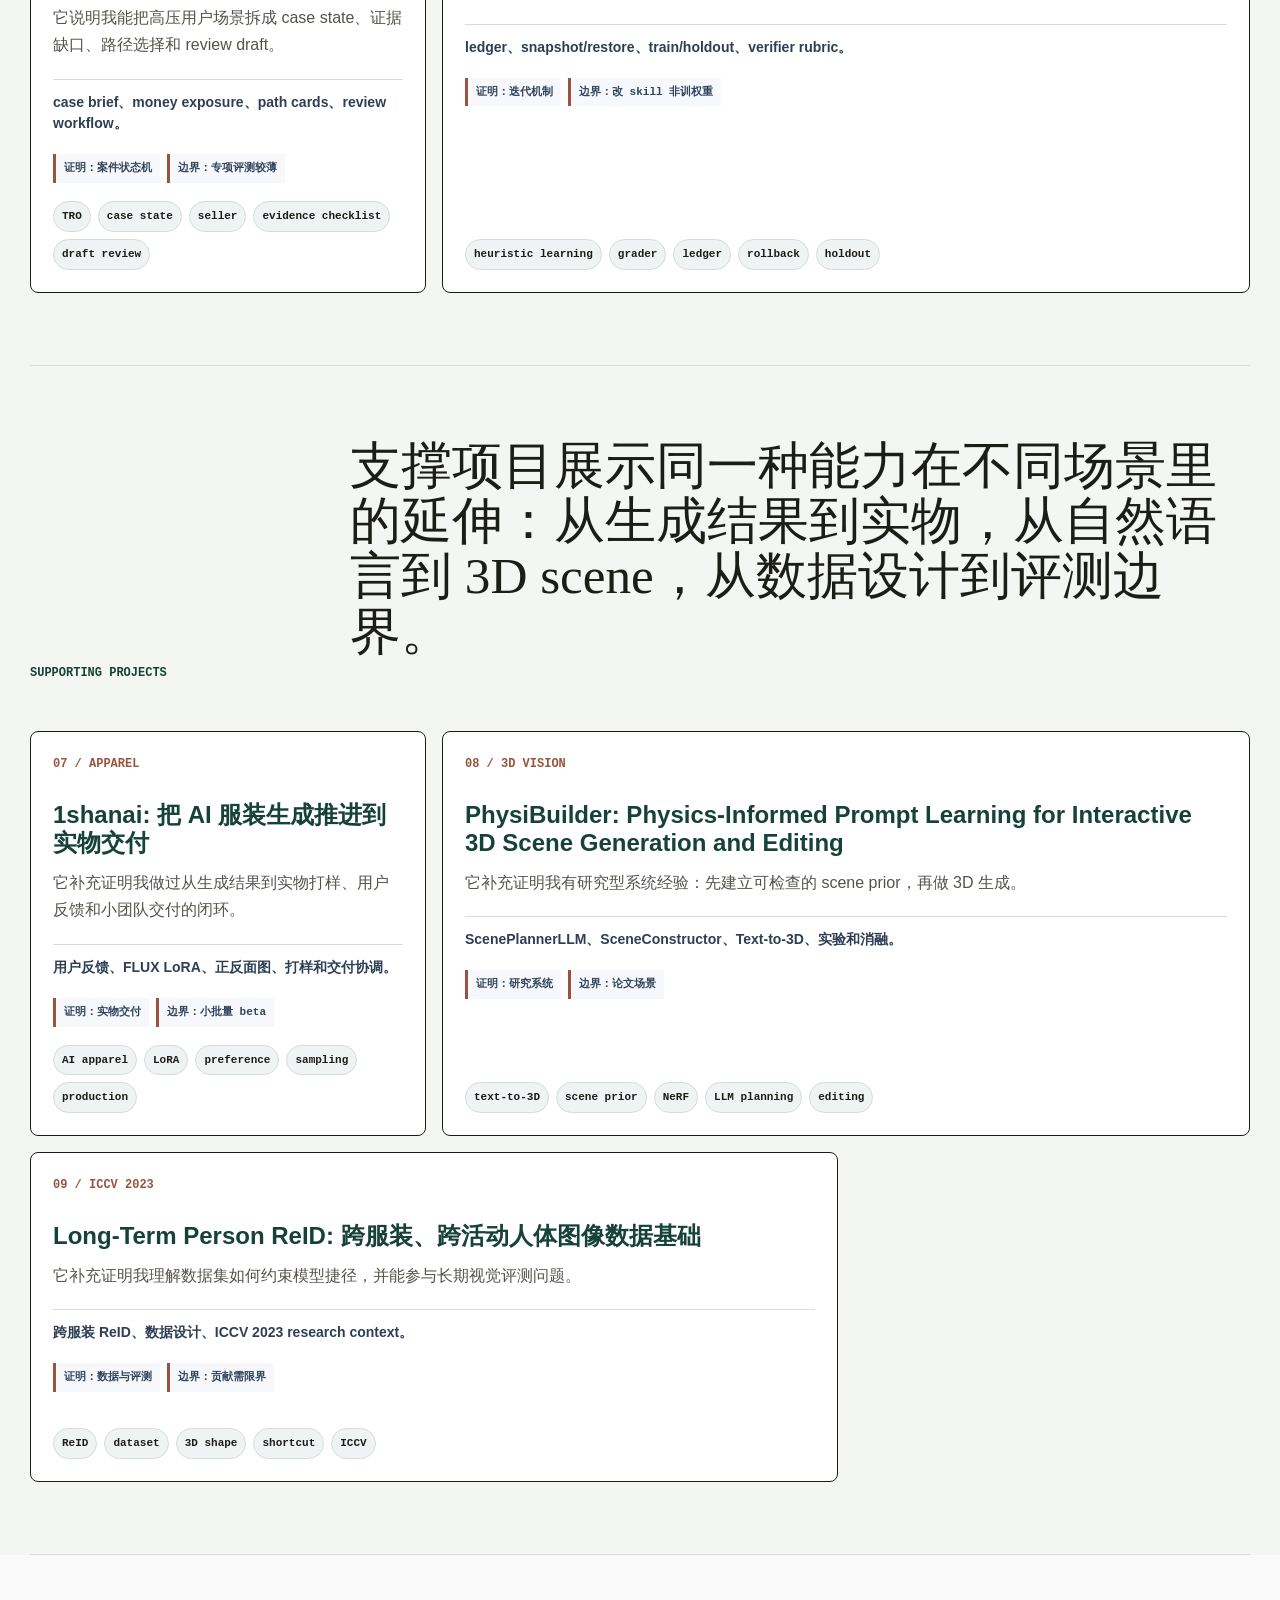
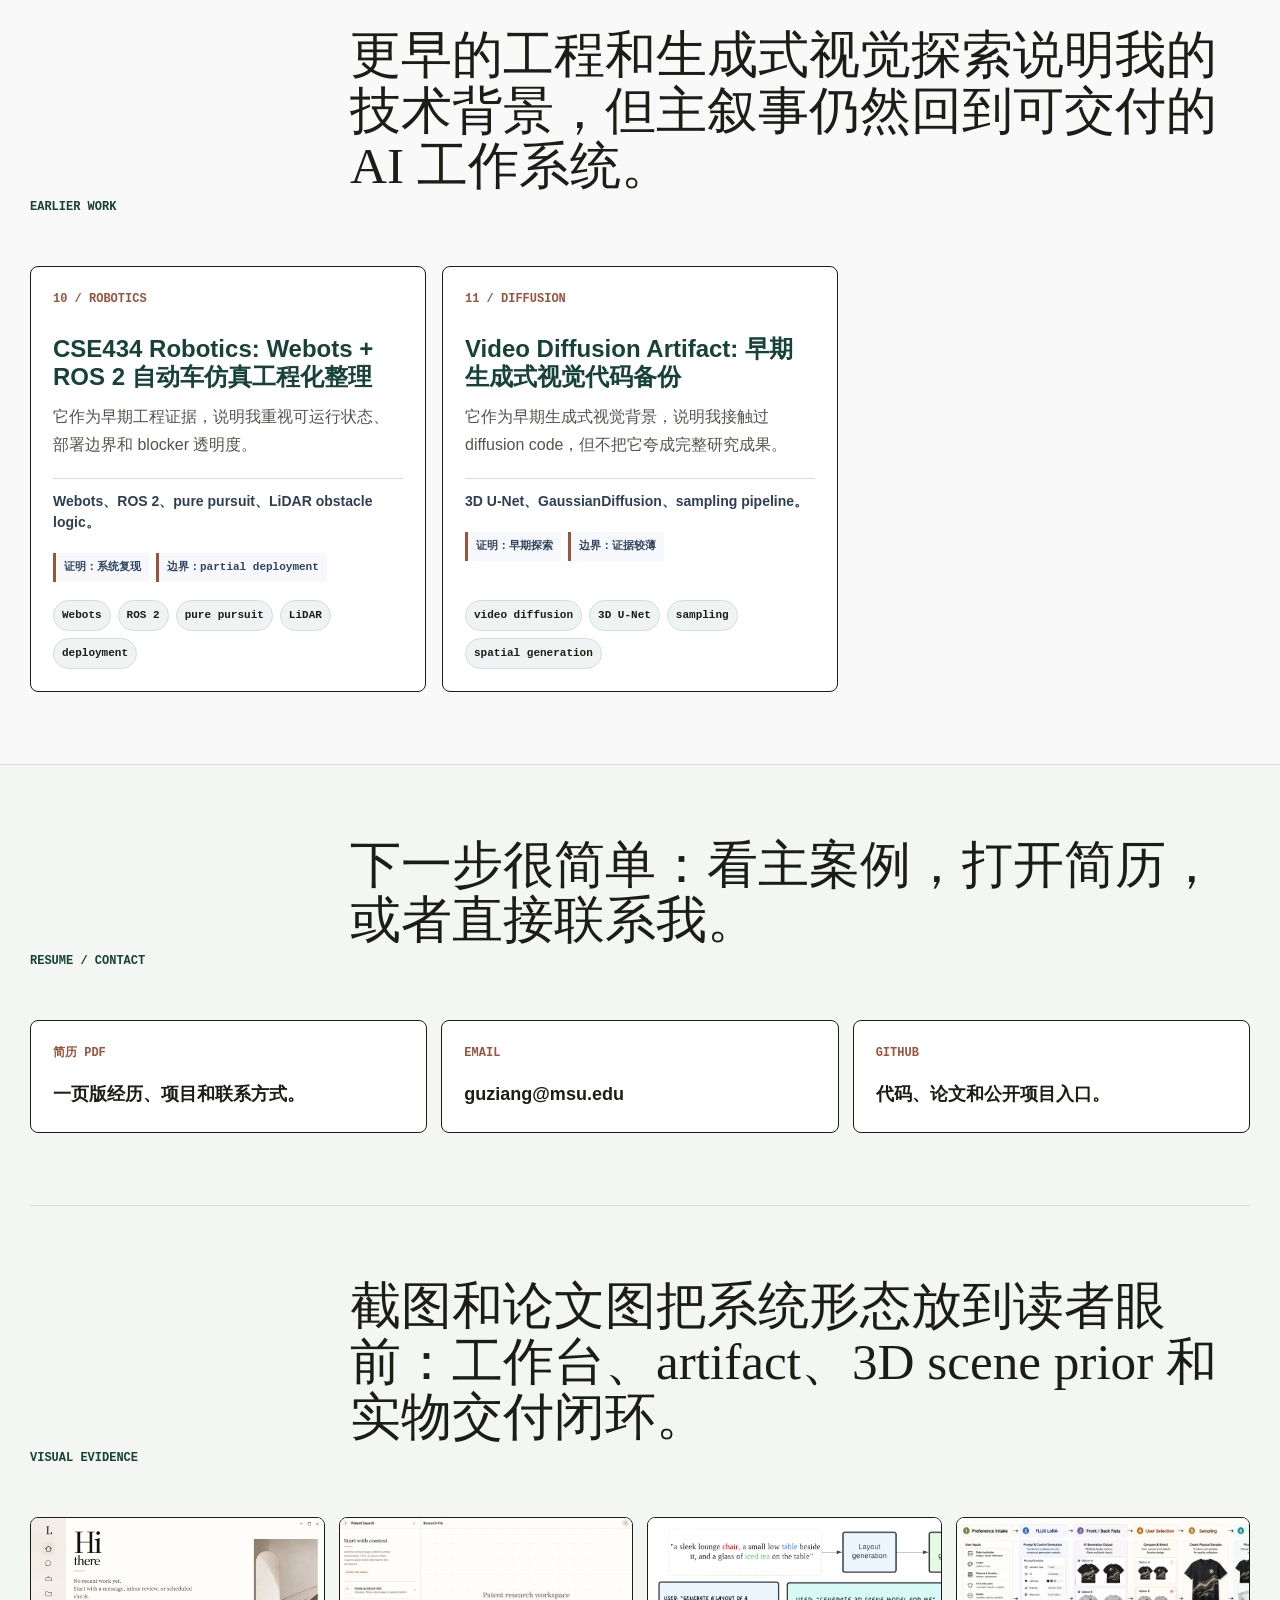
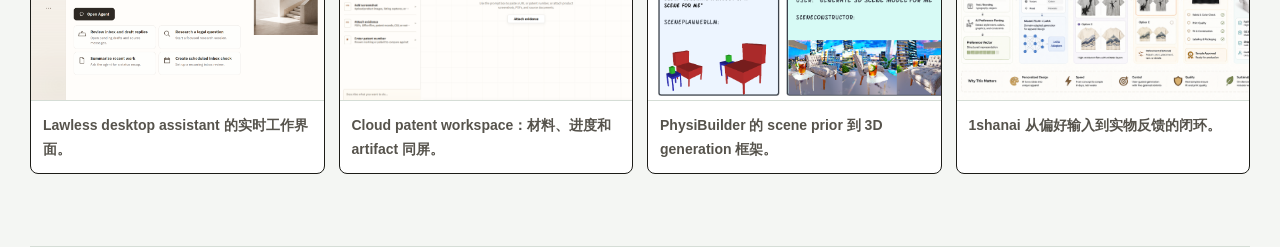
==== commit b87dd902: "Update portfolio and resume" ====
--- a/index.html
+++ b/index.html
@@ -3,149 +3,231 @@
 <head>
   <meta charset="utf-8" />
   <meta name="viewport" content="width=device-width, initial-scale=1" />
-  <meta name="description" content="谷子昂 / Ziang Gu - AI agent product engineer, founder, and computer vision researcher." />
+  <meta name="description" content="谷子昂的公开作品集：AI work systems, agent workspace, evidence-backed artifacts, and product engineering." />
   <title>谷子昂 / Ziang Gu</title>
-  <link rel="preconnect" href="https://fonts.googleapis.com" />
-  <link rel="preconnect" href="https://fonts.gstatic.com" crossorigin />
-  <link href="https://fonts.googleapis.com/css2?family=IBM+Plex+Mono:wght@400;500;600&family=Instrument+Serif:ital@0;1&family=Noto+Serif+SC:wght@400;600;700;900&display=swap" rel="stylesheet" />
+  <link rel="icon" href="data:image/svg+xml,%3Csvg xmlns='http://www.w3.org/2000/svg' viewBox='0 0 64 64'%3E%3Crect width='64' height='64' fill='%230d3f32'/%3E%3Ctext x='32' y='42' font-size='34' text-anchor='middle' fill='%23fffaf0' font-family='serif'%3EZ%3C/text%3E%3C/svg%3E" />
   <link rel="stylesheet" href="./styles.css" />
 </head>
-<body>
+<body class="">
   <header class="site-header">
-    <a class="name" href="#top">谷子昂 <span>Ziang Gu</span></a>
-    <nav aria-label="Main navigation">
-      <a href="#about" data-i18n="navAbout">关于</a>
-      <a href="#work" data-i18n="navWork">做过的事</a>
-      <a href="#research" data-i18n="navResearch">研究</a>
-      <a href="#next" data-i18n="navNext">接下来</a>
+    <a class="brand" href="./index.html"><span>谷子昂</span><small>Ziang Gu</small></a>
+    <nav>
+      <a href="./index.html#fit">定位</a>
+      <a href="./lawless-agent-system.html">主案例</a>
+      <a href="./project-reports.html">项目</a>
+      <a href="./index.html#research">研究</a>
+      <a href="./assets/ziang-gu-resume.pdf" target="_blank" rel="noreferrer">简历</a>
     </nav>
-    <button class="lang" type="button" aria-label="Switch language">中文</button>
+    <a class="pill" href="mailto:guziang@msu.edu">联系</a>
   </header>
-
-  <main id="top">
-    <section class="intro">
+  <main><section class="home-hero">
       <div>
-        <p class="eyebrow" data-i18n="eyebrow">AI Agent 产品工程师 / Founder / Computer Vision Researcher</p>
-        <h1 data-i18n="headline">我是谷子昂。我做能进入真实工作的 AI agent 产品。</h1>
-        <p class="lead" data-i18n="lead">我最擅长的不是把模型包装成一个聊天框，而是把复杂、材料多、需要专业判断的任务拆成可以执行、追踪、验证和交付的系统。</p>
+        <p class="eyebrow">AI Agent 工程师</p>
+        <h1>我做 AI 工作系统，把模型输出变成可复核的交付物。</h1>
+        <p class="lead">我正在找 AI Agent 工程师方向的工作：把模型能力接进真实任务、harness、workspace、artifact、eval 和人工复核边界，做出能被真实用户接手的工作系统。</p>
         <div class="action-row">
-          <a href="mailto:guziang@msu.edu">guziang@msu.edu</a>
+          <a href="./lawless-agent-system.html">看主案例</a>
+          <a href="./project-reports.html">看项目入口</a>
+          <a href="./assets/ziang-gu-resume.pdf" target="_blank" rel="noreferrer">简历 PDF</a>
           <a href="https://github.com/ZiAngGu1" target="_blank" rel="noreferrer">GitHub</a>
-          <a href="./assets/ziang-gu-resume.pdf" target="_blank" rel="noreferrer" data-i18n="resume">Resume</a>
         </div>
       </div>
-      <aside>
-        <img src="./assets/profile.jpeg" alt="Portrait of Ziang Gu" />
+      <aside class="profile-panel">
+        <img src="./assets/profile.jpeg" alt="Ziang Gu portrait" />
         <dl>
-          <div><dt data-i18n="now">现在</dt><dd data-i18n="nowText">Lawless Co-founder & CTO；MSU CSE 2026 届</dd></div>
-          <div><dt data-i18n="location">位置</dt><dd data-i18n="locationText">上海 / 中国可入职</dd></div>
-          <div><dt data-i18n="focus">方向</dt><dd data-i18n="focusText">AI agents, applied research, product engineering</dd></div>
+          <div><dt>现在</dt><dd>Lawless Co-founder</dd></div>
+          <div><dt>主线</dt><dd>AI work systems, artifact, eval, human review</dd></div>
+          <div><dt>背景</dt><dd>产品交付、研究系统、数据评测</dd></div>
         </dl>
       </aside>
     </section>
 
-    <section id="about" class="section two-col">
-      <h2 data-i18n="aboutTitle">我是什么样的人</h2>
-      <div class="prose">
-        <p data-i18n="aboutP1">我是一个偏 builder 的 AI 产品工程师：能写代码、能拆 workflow、能和真实用户聊需求，也能把 demo 推到试点和商业机会里。</p>
-        <p data-i18n="aboutP2">我的背景横跨三件事：法律 AI agent 产品、视觉生成创业、计算机视觉研究。这三件事看起来不同，但共同点是把不稳定的智能能力变成用户能信任、能检查、能继续使用的系统。</p>
-      </div>
-    </section>
-
-    <section id="work" class="section">
-      <div class="section-title">
-        <h2 data-i18n="workTitle">我做过的事</h2>
-        <p data-i18n="workIntro">下面不是职位列表，而是我真正投入过的问题。</p>
-      </div>
-      <div class="entries">
-        <article class="entry">
-          <div class="entry-meta">2025-Now</div>
-          <div>
-            <h3>Lawless</h3>
-            <p class="role" data-i18n="lawlessRole">Co-founder & CTO · 企业级法律 AI Agent 平台</p>
-            <p data-i18n="lawlessText">我负责把 Lawless 从法律问答推进成可交付的法律工作助手：材料摄取、检索、任务拆解、工具调用、source grounding、citation verification、人审确认和交付跟踪。场景包括跨境合规、公司法务、TRO/资金冻结案件、专利检索和专业服务自动化。</p>
-            <ul>
-              <li>$3M ARR pipeline</li>
-              <li>PwC / enterprise pilot conversations</li>
-              <li>RAG, MCP, tool use, agent workflow</li>
-            </ul>
-          </div>
-        </article>
-        <article class="entry">
-          <div class="entry-meta">2025</div>
-          <div>
-            <h3>1shanai</h3>
-            <p class="role" data-i18n="shanRole">Co-founder & CEO · 生成式视觉产品</p>
-            <p data-i18n="shanText">我在广州全职带 7 人团队，从 0 到 1 做服装灵感、活动 T 恤和视觉物料生成产品。重点不是“让模型出图”，而是 prompt 控制、风格一致性、商业可用性、对比测试和用户反馈闭环。</p>
-            <ul>
-              <li>100+ beta users</li>
-              <li>aesthetic evaluation</li>
-              <li>fashion x generative AI</li>
-            </ul>
-          </div>
-        </article>
-        <article class="entry">
-          <div class="entry-meta">2023-2024</div>
-          <div>
-            <h3>MSU Computer Vision Lab</h3>
-            <p class="role" data-i18n="labRole">Paid Research Assistant · 3D/4D, generation, visual representation</p>
-            <p data-i18n="labText">我做过 text-to-3D scene generation、semantic visual tokenization、4D traffic simulation 和 long-term person re-ID。研究经历让我习惯把模糊问题拆成数据、表示、约束、实验和评测。</p>
-            <ul>
-              <li>ICCV 2023</li>
-              <li>PhysiBuilder preprint</li>
-              <li>20,000+ image dataset</li>
-            </ul>
-          </div>
-        </article>
-      </div>
-    </section>
-
-    <section id="research" class="section">
-      <div class="section-title">
-        <h2 data-i18n="researchTitle">研究与论文</h2>
-        <p data-i18n="researchIntro">这些经历支撑了我对 agent 产品的判断：智能系统必须能被表示、约束和评测。</p>
-      </div>
-      <div class="papers">
-        <article>
-          <span>ICCV 2023</span>
-          <h3>Learning Clothing and Pose Invariant 3D Shape Representation for Long-Term Person Re-Identification</h3>
-          <p>Feng Liu, Minchul Kim, <strong>ZiAng Gu</strong>, Anil Jain, Xiaoming Liu</p>
-          <p data-i18n="paperOne">研究长期人物再识别中衣服变化、姿态变化和真实活动场景下的身份表示问题；通过 3D shape representation 分离身份因素和非身份因素。</p>
-          <div class="mini-links">
-            <a href="https://arxiv.org/abs/2308.10658" target="_blank" rel="noreferrer">arXiv</a>
-            <a href="https://cvlab.cse.msu.edu/learning-clothing-and-pose-invariant-3d-shape-representation-for-long-term-person-re-identification-source-code.html" target="_blank" rel="noreferrer">Project / Code</a>
-          </div>
-        </article>
-        <article>
-          <span>Preprint 2024</span>
-          <h3>PhysiBuilder: Physics-Informed Prompt Learning for Interactive 3D Scene Generation and Editing</h3>
-          <p><strong>ZiAng Gu</strong>, Zhiyuan Ren, Feng Liu, Tianlong Chen, Xiaoming Liu</p>
-          <p data-i18n="paperTwo">研究如何把 LLM scene priors 和 2D diffusion backbone 结合到 text-to-3D scene generation，让用户用自然语言交互式编辑 3D 场景，并把物理约束引入生成过程。</p>
-        </article>
-      </div>
-    </section>
-
-    <section id="code" class="section">
-      <div class="section-title">
-        <h2 data-i18n="codeTitle">公开代码与材料</h2>
-        <p data-i18n="codeIntro">不是所有产品代码都能公开；能公开的部分放在这里。</p>
-      </div>
-      <div class="cards">
-        <a href="https://github.com/ZiAngGu1/urban-planning-diffusion-pytorch" target="_blank" rel="noreferrer"><b>urban-planning-diffusion-pytorch</b><span>Python · diffusion models</span></a>
-        <a href="https://github.com/ZiAngGu1/CSE434-honors-option" target="_blank" rel="noreferrer"><b>CSE434-honors-option</b><span>Python · ML coursework/research artifact</span></a>
-        <a href="https://github.com/ZiAngGu1/ZiAngGu1.github.io" target="_blank" rel="noreferrer"><b>ZiAngGu1.github.io</b><span>HTML · this website</span></a>
-      </div>
-    </section>
-
-    <section id="next" class="section two-col final">
-      <h2 data-i18n="nextTitle">接下来我想做什么</h2>
-      <div class="prose">
-        <p data-i18n="nextP1">我在找的是能让我继续做真实 AI agent 落地的机会：agent platform、AI-native workflow、应用研究、产品工程、企业知识工作流、或者能把模型能力变成可靠工具的团队。</p>
-        <p data-i18n="nextP2">我不想只做一个功能点。我想负责一块系统，从用户问题、产品结构、工程实现到验证指标都能闭环。</p>
-        <div class="action-row"><a href="mailto:guziang@msu.edu">Email me</a><a href="./assets/ziang-gu-resume.pdf" target="_blank" rel="noreferrer" data-i18n="resumeAgain">Resume</a></div>
-      </div>
-    </section>
-  </main>
-  <script src="./script.js"></script>
+    <section class="reader-strip" id="fit">
+      <article><span>我是谁</span><p>一个能在产品判断、工程实现、验证和小团队执行之间来回推进的 AI builder。</p></article>
+      <article><span>最强证据</span><p>Lawless：法律/税务 agent workspace，把 case state、source evidence、artifact、approval gate 和 eval trace 放进同一个工作系统。</p></article>
+      <article><span>面试主线</span><p>我能解释一个 AI 系统怎样从用户材料出发，经过 agent run、可复核 artifact、人类审批和下一轮 eval 继续变好。</p></article>
+    </section>
+
+    <section class="metric-strip">
+      <article><span>2 个工作台</span><p>本地 desktop assistant + 云端 case workspace，对应企业税务和跨境卖家两类真实边界。</p></article>
+      <article><span>30-40 分钟 -> 2-3 分钟</span><p>税务邮件研究/起草在内部 workflow test 中压缩为专家复核工作，不写成自动替代专家。</p></article>
+      <article><span>约 10% -> 约 90%</span><p>专利内部风险样例 top-k recall 通过 skill/search strategy 迭代提升，边界是内部 candidate recovery。</p></article>
+      <article><span>40-50 件实物衣服</span><p>1shanai 从 AI 生成设计推进到小批量打样和交付，作为早期产品闭环证据。</p></article>
+    </section>
+
+    <section class="section main-case">
+      <div class="section-head">
+        <p class="eyebrow">主 case study</p>
+        <h2>如果只看一个项目，看 Lawless：一个把 AI 输出推进到可复核工作包的法律/税务 agent system。</h2>
+      </div>
+      <a class="case-feature" href="./lawless-agent-system.html">
+        <figure><img src="./assets/lawless-workspace-hero.png" alt="Lawless agent workspace concept" /></figure>
+        <div>
+          <span>Lawless / Legal and Tax AI</span>
+          <h3>从 messy client material 到 case facts、source evidence、draft、approval gate 和 eval trace。</h3>
+          <p>这个案例展示了我如何把真实专业服务任务拆成可运行的系统：本地 desktop assistant 处理企业税务边界，cloud workspace 处理卖家案件入口，patent eval loop 处理可测迭代。关键边界也很清楚：系统准备证据和草稿，法律/税务判断仍由专家负责。</p>
+          <div class="card-chips"><b>主能力：AI work system</b><b>证据：workspace + eval</b><b>边界：expert review</b></div>
+        </div>
+      </a>
+    </section>
+
+    <section class="section" id="work">
+      <div class="section-head">
+        <p class="eyebrow">Lawless 深入页</p>
+        <h2>Lawless 的四个证据面：企业本地边界、云端案件工作台、专利 evidence recovery、以及可回滚的 eval loop。</h2>
+      </div>
+      <div class="project-grid"><a class="project-card flagship" href="./lawless-agent-system.html">
+    <span>01 / Legal AI</span>
+    <h3>Lawless: 把法律和税务 AI 做成可交付的 agent workspace</h3>
+    <p>主 case study。它说明我如何把法律/税务 AI 做成可复核的工作包，而不是一次聊天回复。</p>
+    <p class="proof-line">系统产品判断、agent harness、证据链和 human review。</p>
+    <div class="card-chips">
+      <b>证明：AI 工作系统</b>
+      <b>边界：专家最终判断</b>
+    </div>
+    <div class="tag-row"><b>legal AI</b><b>harness</b><b>evidence</b><b>approval</b><b>eval</b></div>
+  </a><a class="project-card medium" href="./lawless-desktop-assistant.html">
+    <span>02 / Desktop</span>
+    <h3>Lawless Desktop Assistant: 本地优先的企业法律/税务 agent</h3>
+    <p>它说明我能处理企业场景里的本地授权、后台任务、artifact runtime 和动作审批。</p>
+    <p class="proof-line">desktop agent、Outlook/M365、scheduled task、ActionGate。</p>
+    <div class="card-chips">
+      <b>证明：本地边界</b>
+      <b>边界：不自动发送</b>
+    </div>
+    <div class="tag-row"><b>desktop</b><b>Outlook</b><b>ActionGate</b><b>scheduled task</b><b>review</b></div>
+  </a><a class="project-card medium" href="./lawless-cloud-workspace.html">
+    <span>03 / Cloud</span>
+    <h3>Lawless Cloud Workspace: 面向跨境卖家的远程 agent 工作台</h3>
+    <p>它说明我能把复杂案件流程做成低配置用户也能进入的 cloud workspace。</p>
+    <p class="proof-line">case workspace、file sync、SSE streaming、artifact rail。</p>
+    <div class="card-chips">
+      <b>证明：产品化入口</b>
+      <b>边界：TRO eval 待补强</b>
+    </div>
+    <div class="tag-row"><b>cloud workspace</b><b>seller workflow</b><b>SSE</b><b>artifact rail</b><b>case restore</b></div>
+  </a><a class="project-card flagship" href="./lawless-patent-search.html">
+    <span>04 / Patent</span>
+    <h3>Patent Search Skill: 从商品风险恢复到 claim/status/evidence matrix</h3>
+    <p>它说明我能把 AI 搜索任务变成可测试、可回滚、可解释的 evidence recovery loop。</p>
+    <p class="proof-line">answer-blind eval、claim/status matrix、parser 和 verifier。</p>
+    <div class="card-chips">
+      <b>证明：可测召回</b>
+      <b>边界：不是法律意见</b>
+    </div>
+    <div class="tag-row"><b>patent search</b><b>claim matrix</b><b>recall</b><b>parser</b><b>grader</b></div>
+  </a><a class="project-card medium" href="./lawless-tro-response.html">
+    <span>05 / TRO</span>
+    <h3>TRO Response Skill: 冻结案件的交互式 case response</h3>
+    <p>它说明我能把高压用户场景拆成 case state、证据缺口、路径选择和 review draft。</p>
+    <p class="proof-line">case brief、money exposure、path cards、review workflow。</p>
+    <div class="card-chips">
+      <b>证明：案件状态机</b>
+      <b>边界：专项评测较薄</b>
+    </div>
+    <div class="tag-row"><b>TRO</b><b>case state</b><b>seller</b><b>evidence checklist</b><b>draft review</b></div>
+  </a><a class="project-card flagship" href="./lawless-heuristic-eval.html">
+    <span>06 / Eval</span>
+    <h3>Heuristic Eval Loop: 让 agent skill 像软件系统一样被测试和改进</h3>
+    <p>它说明我能让 agent failure 进入可回放、可评分、可回滚的改进循环。</p>
+    <p class="proof-line">ledger、snapshot/restore、train/holdout、verifier rubric。</p>
+    <div class="card-chips">
+      <b>证明：迭代机制</b>
+      <b>边界：改 skill 非训权重</b>
+    </div>
+    <div class="tag-row"><b>heuristic learning</b><b>grader</b><b>ledger</b><b>rollback</b><b>holdout</b></div>
+  </a></div>
+    </section>
+
+    <section class="section" id="research">
+      <div class="section-head">
+        <p class="eyebrow">Supporting projects</p>
+        <h2>支撑项目展示同一种能力在不同场景里的延伸：从生成结果到实物，从自然语言到 3D scene，从数据设计到评测边界。</h2>
+      </div>
+      <div class="project-grid"><a class="project-card medium" href="./shanai-ai-apparel.html">
+    <span>07 / Apparel</span>
+    <h3>1shanai: 把 AI 服装生成推进到实物交付</h3>
+    <p>它补充证明我做过从生成结果到实物打样、用户反馈和小团队交付的闭环。</p>
+    <p class="proof-line">用户反馈、FLUX LoRA、正反面图、打样和交付协调。</p>
+    <div class="card-chips">
+      <b>证明：实物交付</b>
+      <b>边界：小批量 beta</b>
+    </div>
+    <div class="tag-row"><b>AI apparel</b><b>LoRA</b><b>preference</b><b>sampling</b><b>production</b></div>
+  </a><a class="project-card flagship" href="./physibuilder.html">
+    <span>08 / 3D Vision</span>
+    <h3>PhysiBuilder: Physics-Informed Prompt Learning for Interactive 3D Scene Generation and Editing</h3>
+    <p>它补充证明我有研究型系统经验：先建立可检查的 scene prior，再做 3D 生成。</p>
+    <p class="proof-line">ScenePlannerLLM、SceneConstructor、Text-to-3D、实验和消融。</p>
+    <div class="card-chips">
+      <b>证明：研究系统</b>
+      <b>边界：论文场景</b>
+    </div>
+    <div class="tag-row"><b>text-to-3D</b><b>scene prior</b><b>NeRF</b><b>LLM planning</b><b>editing</b></div>
+  </a><a class="project-card flagship" href="./long-term-reid.html">
+    <span>09 / ICCV 2023</span>
+    <h3>Long-Term Person ReID: 跨服装、跨活动人体图像数据基础</h3>
+    <p>它补充证明我理解数据集如何约束模型捷径，并能参与长期视觉评测问题。</p>
+    <p class="proof-line">跨服装 ReID、数据设计、ICCV 2023 research context。</p>
+    <div class="card-chips">
+      <b>证明：数据与评测</b>
+      <b>边界：贡献需限界</b>
+    </div>
+    <div class="tag-row"><b>ReID</b><b>dataset</b><b>3D shape</b><b>shortcut</b><b>ICCV</b></div>
+  </a></div>
+    </section>
+
+    <section class="section quieter-section">
+      <div class="section-head">
+        <p class="eyebrow">Earlier work</p>
+        <h2>更早的工程和生成式视觉探索说明我的技术背景，但主叙事仍然回到可交付的 AI 工作系统。</h2>
+      </div>
+      <div class="project-grid compact-grid"><a class="project-card note" href="./cse434-robotics.html">
+    <span>10 / Robotics</span>
+    <h3>CSE434 Robotics: Webots + ROS 2 自动车仿真工程化整理</h3>
+    <p>它作为早期工程证据，说明我重视可运行状态、部署边界和 blocker 透明度。</p>
+    <p class="proof-line">Webots、ROS 2、pure pursuit、LiDAR obstacle logic。</p>
+    <div class="card-chips">
+      <b>证明：系统复现</b>
+      <b>边界：partial deployment</b>
+    </div>
+    <div class="tag-row"><b>Webots</b><b>ROS 2</b><b>pure pursuit</b><b>LiDAR</b><b>deployment</b></div>
+  </a><a class="project-card note" href="./urban-diffusion.html">
+    <span>11 / Diffusion</span>
+    <h3>Video Diffusion Artifact: 早期生成式视觉代码备份</h3>
+    <p>它作为早期生成式视觉背景，说明我接触过 diffusion code，但不把它夸成完整研究成果。</p>
+    <p class="proof-line">3D U-Net、GaussianDiffusion、sampling pipeline。</p>
+    <div class="card-chips">
+      <b>证明：早期探索</b>
+      <b>边界：证据较薄</b>
+    </div>
+    <div class="tag-row"><b>video diffusion</b><b>3D U-Net</b><b>sampling</b><b>spatial generation</b></div>
+  </a></div>
+    </section>
+
+    <section class="section resume-contact">
+      <div class="section-head">
+        <p class="eyebrow">Resume / Contact</p>
+        <h2>下一步很简单：看主案例，打开简历，或者直接联系我。</h2>
+      </div>
+      <div class="contact-grid-site">
+        <a href="./assets/ziang-gu-resume.pdf" target="_blank" rel="noreferrer"><span>简历 PDF</span><p>一页版经历、项目和联系方式。</p></a>
+        <a href="mailto:guziang@msu.edu"><span>Email</span><p>guziang@msu.edu</p></a>
+        <a href="https://github.com/ZiAngGu1" target="_blank" rel="noreferrer"><span>GitHub</span><p>代码、论文和公开项目入口。</p></a>
+      </div>
+    </section>
+
+    <section class="section">
+      <div class="section-head">
+        <p class="eyebrow">Visual evidence</p>
+        <h2>截图和论文图把系统形态放到读者眼前：工作台、artifact、3D scene prior 和实物交付闭环。</h2>
+      </div>
+      <div class="media-grid">
+        <figure><img src="./assets/lawless-desktop-chat-live.png" alt="Lawless desktop chat" /><figcaption>Lawless desktop assistant 的实时工作界面。</figcaption></figure>
+        <figure><img src="./assets/lawless-web-patent-workspace.png" alt="Lawless patent workspace" /><figcaption>Cloud patent workspace：材料、进度和 artifact 同屏。</figcaption></figure>
+        <figure><img src="./assets/physibuilder-figure2.png" alt="PhysiBuilder framework" /><figcaption>PhysiBuilder 的 scene prior 到 3D generation 框架。</figcaption></figure>
+        <figure><img src="./assets/shanai-workflow-diagram.png" alt="1shanai workflow" /><figcaption>1shanai 从偏好输入到实物反馈的闭环。</figcaption></figure>
+      </div>
+    </section></main>
 </body>
 </html>
--- a/styles.css
+++ b/styles.css
@@ -1,140 +1,337 @@
 :root {
-  --bg: #fbfaf7;
+  --bg: #f4f6f3;
   --paper: #ffffff;
-  --ink: #161616;
-  --muted: #66645f;
-  --line: #ded8cc;
-  --accent: #205f4c;
-  --accent-2: #a43f24;
-  --mono: "IBM Plex Mono", Consolas, monospace;
-  --serif: "Instrument Serif", "Noto Serif SC", serif;
-  --cn: "Noto Serif SC", "Songti SC", "SimSun", serif;
-}
-
+  --ink: #1d1d18;
+  --muted: #56534c;
+  --line: #d5ddd6;
+  --green: #164238;
+  --oxide: #99543e;
+  --blue: #315c82;
+  --shadow: 0 14px 28px rgba(29, 29, 24, .08);
+  font-family: "Aptos", "Segoe UI", "Noto Sans SC", "PingFang SC", "Microsoft YaHei", sans-serif;
+}
 * { box-sizing: border-box; }
 html { scroll-behavior: smooth; }
 body {
   margin: 0;
+  color: var(--ink);
   background: var(--bg);
-  color: var(--ink);
-  font-family: var(--cn);
-  line-height: 1.62;
+  line-height: 1.72;
 }
 a { color: inherit; text-decoration: none; }
 img { display: block; max-width: 100%; }
-button { font: inherit; }
-
 .site-header {
   position: sticky;
   top: 0;
-  z-index: 10;
+  z-index: 20;
   display: grid;
   grid-template-columns: 1fr auto auto;
   gap: 24px;
   align-items: center;
-  width: min(1120px, calc(100% - 40px));
+  width: min(1220px, calc(100% - 40px));
   margin: 0 auto;
-  padding: 18px 0;
+  padding: 16px 0;
+  border-bottom: 1px solid rgba(23,23,17,.2);
+  background: rgba(244,246,243,.92);
+  backdrop-filter: blur(14px);
+}
+.brand { display: flex; gap: 12px; align-items: baseline; font-weight: 900; }
+.brand span { font-size: 20px; }
+.brand small, nav, .pill, .eyebrow, .tag-row, .metric-strip span, .reader-strip span, .toc, .action-row, .reference-list, .case-feature span, .contact-grid-site span {
+  font-family: "SF Mono", Consolas, monospace;
+}
+nav { display: flex; gap: 18px; color: var(--muted); font-size: 12px; font-weight: 800; }
+.pill, .action-row a {
+  border: 1px solid var(--ink);
+  border-radius: 999px;
+  background: var(--paper);
+  padding: 9px 13px;
+  font-size: 12px;
+  font-weight: 800;
+}
+.action-row { display: flex; flex-wrap: wrap; gap: 10px; margin-top: 24px; }
+.action-row a:first-child { background: var(--ink); color: var(--paper); }
+.pill:hover, .action-row a:hover, .project-card:hover {
+  transform: translate(-2px, -2px);
+  box-shadow: var(--shadow);
+}
+main { width: min(1220px, calc(100% - 40px)); margin: 0 auto; }
+.home-hero {
+  display: grid;
+  grid-template-columns: minmax(0, 1fr) 340px;
+  gap: 70px;
+  align-items: center;
+  padding: 56px 0 40px;
+  border-bottom: 2px solid var(--ink);
+}
+.eyebrow {
+  margin: 0 0 18px;
+  color: var(--green);
+  font-size: 12px;
+  font-weight: 900;
+  text-transform: uppercase;
+  letter-spacing: 0;
+}
+h1, h2, h3, p { margin-top: 0; }
+h1 {
+  max-width: 980px;
+  margin-bottom: 28px;
+  font-family: Georgia, "Noto Serif SC", "Songti SC", serif;
+  font-size: clamp(42px, 4.7vw, 76px);
+  font-weight: 500;
+  line-height: 1.04;
+  letter-spacing: 0;
+}
+.lead, .dek {
+  max-width: 850px;
+  color: #2d2a23;
+  font-size: clamp(18px, 1.7vw, 23px);
+  font-weight: 600;
+  line-height: 1.58;
+}
+.profile-panel {
+  border: 2px solid var(--ink);
+  border-radius: 8px;
+  overflow: hidden;
+  background: var(--paper);
+  box-shadow: var(--shadow);
+}
+.profile-panel img { width: 100%; aspect-ratio: 4 / 3; object-fit: cover; border-bottom: 2px solid var(--ink); }
+.profile-panel dl { margin: 0; }
+.profile-panel div { display: grid; grid-template-columns: 84px 1fr; gap: 12px; padding: 14px; border-top: 1px solid var(--line); }
+dt { color: var(--muted); font-family: "SF Mono", Consolas, monospace; font-size: 11px; font-weight: 900; text-transform: uppercase; }
+dd { margin: 0; font-weight: 700; }
+.metric-strip { display: grid; grid-template-columns: repeat(4, minmax(0,1fr)); border-bottom: 2px solid var(--ink); }
+.metric-strip article { min-height: 190px; padding: 24px; border-right: 1px solid var(--ink); background: rgba(255,255,255,.72); }
+.metric-strip article:last-child { border-right: 0; }
+.metric-strip span { display: block; margin-bottom: 28px; color: var(--oxide); font-size: 13px; font-weight: 900; }
+.metric-strip p { color: var(--muted); font-size: 17px; }
+.reader-strip {
+  display: grid;
+  grid-template-columns: .9fr 1.35fr 1fr;
+  gap: 0;
+  border-bottom: 2px solid var(--ink);
+  background: #fbfcf8;
+}
+.reader-strip article {
+  min-height: 150px;
+  padding: 24px;
+  border-right: 1px solid var(--ink);
+}
+.reader-strip article:last-child { border-right: 0; }
+.reader-strip span {
+  display: block;
+  margin-bottom: 18px;
+  color: var(--green);
+  font-size: 12px;
+  font-weight: 900;
+  text-transform: uppercase;
+}
+.reader-strip p { margin: 0; color: var(--ink); font-size: 18px; font-weight: 700; line-height: 1.55; }
+.section { padding: 72px 0; border-bottom: 1px solid var(--line); }
+.section-head { display: grid; grid-template-columns: 260px 1fr; gap: 60px; align-items: end; margin-bottom: 30px; }
+h2 {
+  font-family: Georgia, "Noto Serif SC", "Songti SC", serif;
+  font-size: clamp(31px, 4vw, 56px);
+  font-weight: 500;
+  line-height: 1.08;
+}
+.project-grid { display: grid; grid-template-columns: repeat(3, minmax(0, 1fr)); gap: 16px; }
+.project-card {
+  display: flex;
+  min-height: 330px;
+  flex-direction: column;
+  border: 1px solid var(--ink);
+  border-radius: 8px;
+  background: var(--paper);
+  padding: 22px;
+  transition: .15s ease;
+}
+.project-card.flagship { grid-column: span 2; }
+.project-card span { color: var(--oxide); font-family: "SF Mono", Consolas, monospace; font-size: 12px; font-weight: 900; text-transform: uppercase; }
+.project-card h3 { margin: 26px 0 12px; color: var(--green); font-size: 24px; line-height: 1.16; }
+.project-card h4 { margin: 0 0 14px; color: var(--ink); font-size: 18px; line-height: 1.2; font-weight: 700; }
+.project-card p { color: var(--muted); font-size: 16px; }
+.project-card .proof-line {
+  margin-top: 4px;
+  padding-top: 12px;
+  border-top: 1px solid var(--line);
+  color: #2e3f54;
+  font-size: 14px;
+  font-weight: 750;
+  line-height: 1.5;
+}
+.card-chips { display: flex; flex-wrap: wrap; gap: 7px; margin: 6px 0 18px; }
+.card-chips b { border-left: 3px solid var(--oxide); background: #f6f8fb; padding: 5px 8px; color: #30445d; font-family: "SF Mono", Consolas, monospace; font-size: 11px; }
+.tag-row { display: flex; flex-wrap: wrap; gap: 7px; margin-top: auto; }
+.tag-row b { border: 1px solid var(--line); border-radius: 999px; background: rgba(13,63,50,.06); padding: 5px 8px; font-size: 11px; }
+.hero-tags { margin-top: 18px; max-width: 760px; }
+.media-grid { display: grid; grid-template-columns: repeat(4, minmax(0, 1fr)); gap: 14px; }
+figure { margin: 0; border: 1px solid var(--ink); border-radius: 8px; background: var(--paper); overflow: hidden; }
+figure img { width: 100%; aspect-ratio: 16 / 10; object-fit: cover; object-position: top left; border-bottom: 1px solid var(--line); }
+figcaption { padding: 12px; color: var(--muted); font-size: 14px; font-weight: 700; }
+.case-feature {
+  display: grid;
+  grid-template-columns: minmax(0, .95fr) minmax(0, 1.2fr);
+  gap: 24px;
+  align-items: stretch;
+  border: 2px solid var(--ink);
+  border-radius: 8px;
+  background: var(--paper);
+  overflow: hidden;
+  box-shadow: var(--shadow);
+}
+.case-feature:hover { transform: translate(-2px, -2px); box-shadow: 0 18px 40px rgba(29, 29, 24, .12); }
+.case-feature figure { border: 0; border-radius: 0; border-right: 1px solid var(--ink); }
+.case-feature figure img { height: 100%; min-height: 360px; object-fit: cover; object-position: top left; }
+.case-feature > div { padding: 28px; }
+.case-feature span {
+  color: var(--oxide);
+  font-size: 12px;
+  font-weight: 900;
+  text-transform: uppercase;
+}
+.case-feature h3 {
+  margin: 20px 0 14px;
+  color: var(--green);
+  font-family: Georgia, "Noto Serif SC", "Songti SC", serif;
+  font-size: clamp(27px, 3vw, 42px);
+  line-height: 1.12;
+  font-weight: 500;
+}
+.case-feature p { color: var(--muted); font-size: 17px; line-height: 1.7; }
+.compact-grid .project-card { min-height: 260px; }
+.quieter-section { background: rgba(255,255,255,.35); margin: 0 calc(50% - 50vw); padding-left: calc(50vw - 50%); padding-right: calc(50vw - 50%); }
+.contact-grid-site {
+  display: grid;
+  grid-template-columns: repeat(3, minmax(0, 1fr));
+  gap: 14px;
+}
+.contact-grid-site a {
+  border: 1px solid var(--ink);
+  border-radius: 8px;
+  background: var(--paper);
+  padding: 22px;
+}
+.contact-grid-site a:hover { transform: translate(-2px, -2px); box-shadow: var(--shadow); }
+.contact-grid-site span { display: block; margin-bottom: 16px; color: var(--oxide); font-size: 12px; font-weight: 900; text-transform: uppercase; }
+.contact-grid-site p { margin: 0; color: var(--ink); font-size: 18px; font-weight: 750; }
+.paper { max-width: 1040px; margin: 0 auto; padding: 48px 0 104px; }
+.paper-hero {
+  display: grid;
+  grid-template-columns: minmax(0, 1fr) 390px;
+  gap: 34px;
+  align-items: center;
+  padding-bottom: 36px;
+  margin-bottom: 18px;
+  border-bottom: 1px solid rgba(29, 29, 24, .28);
+}
+.paper-hero.single { display: block; }
+.paper .paper-hero h1 { max-width: 920px; font-size: clamp(30px, 3.2vw, 48px); line-height: 1.12; }
+.paper .paper-hero .title-en { margin-top: -10px; color: var(--blue); font-size: clamp(20px, 2vw, 30px); line-height: 1.18; }
+.paper .dek { font-size: clamp(16px, 1.35vw, 20px); line-height: 1.6; }
+.dek-en, .english-dek { color: var(--blue); font-size: clamp(15px, 1.2vw, 18px); }
+.paper-figure img { aspect-ratio: 16 / 11; object-fit: cover; object-position: top left; }
+.caption-en { display: block; margin-top: 6px; color: var(--blue); font-size: 13px; }
+.case-brief {
+  display: grid;
+  grid-template-columns: repeat(3, minmax(0, 1fr));
+  gap: 14px;
+  margin: 22px 0 24px;
+}
+.case-brief article {
+  border-top: 3px solid var(--green);
+  background: rgba(255, 255, 255, .72);
+  padding: 16px 0 4px;
+}
+.case-brief span {
+  display: block;
+  margin-bottom: 8px;
+  color: var(--oxide);
+  font-family: "SF Mono", Consolas, monospace;
+  font-size: 12px;
+  font-weight: 900;
+  text-transform: uppercase;
+}
+.case-brief p {
+  margin: 0;
+  color: var(--ink);
+  font-size: 16px;
+  font-weight: 650;
+  line-height: 1.55;
+}
+.toc {
+  position: sticky;
+  top: 70px;
+  z-index: 5;
+  display: flex;
+  flex-wrap: wrap;
+  gap: 8px;
+  padding: 12px 0;
+  margin-bottom: 20px;
+  background: rgba(244,246,243,.92);
   border-bottom: 1px solid var(--line);
-  background: rgba(251, 250, 247, .88);
-  backdrop-filter: blur(14px);
-}
-.name { font-weight: 900; font-size: 18px; }
-.name span { margin-left: 10px; color: var(--muted); font-family: var(--mono); font-size: 12px; font-weight: 500; text-transform: uppercase; }
-nav { display: flex; gap: 18px; color: var(--muted); font-family: var(--mono); font-size: 12px; }
-nav a:hover { color: var(--ink); }
-.lang { border: 1px solid var(--ink); background: var(--paper); padding: 8px 12px; font-family: var(--mono); font-size: 12px; cursor: pointer; }
-
-main { width: min(1120px, calc(100% - 40px)); margin: 0 auto; }
-.intro {
-  display: grid;
-  grid-template-columns: minmax(0, 1fr) 310px;
-  gap: 72px;
-  padding: 86px 0 72px;
-  border-bottom: 1px solid var(--ink);
-}
-.eyebrow, .entry-meta, .papers span {
-  margin: 0 0 18px;
-  color: var(--accent);
-  font-family: var(--mono);
-  font-size: 12px;
-  text-transform: uppercase;
-}
-h1 {
-  max-width: 820px;
-  margin: 0;
-  font-size: clamp(44px, 6vw, 82px);
-  line-height: 1;
-  letter-spacing: 0;
-}
-.lead {
-  max-width: 760px;
-  margin: 28px 0 0;
-  font-size: clamp(21px, 2vw, 28px);
-  font-weight: 700;
-  line-height: 1.35;
-}
-.action-row { display: flex; flex-wrap: wrap; gap: 10px; margin-top: 30px; }
-.action-row a, .mini-links a {
-  border: 1px solid var(--ink);
-  background: var(--paper);
-  padding: 10px 13px;
-  font-family: var(--mono);
-  font-size: 12px;
-}
-.action-row a:first-child { background: var(--ink); color: var(--bg); }
-.action-row a:hover, .mini-links a:hover, .cards a:hover { box-shadow: 3px 3px 0 var(--accent-2); transform: translate(-1px, -1px); }
-
-aside img { width: 100%; aspect-ratio: 4 / 5; object-fit: cover; border: 1px solid var(--ink); }
-dl { margin: 22px 0 0; border-top: 1px solid var(--line); }
-dl div { display: grid; grid-template-columns: 68px 1fr; gap: 14px; padding: 12px 0; border-bottom: 1px solid var(--line); }
-dt { color: var(--muted); font-family: var(--mono); font-size: 11px; text-transform: uppercase; }
-dd { margin: 0; font-weight: 700; }
-
-.section { padding: 68px 0; border-bottom: 1px solid var(--line); }
-.two-col { display: grid; grid-template-columns: 300px minmax(0, 1fr); gap: 70px; }
-h2 { margin: 0; font-size: clamp(30px, 4vw, 54px); line-height: 1.08; }
-.section-title { display: grid; grid-template-columns: 300px minmax(0, 1fr); gap: 70px; align-items: end; margin-bottom: 32px; }
-.section-title p, .prose p { margin: 0; color: var(--muted); font-size: 19px; }
-.prose p + p { margin-top: 18px; }
-
-.entries { border-top: 1px solid var(--ink); }
-.entry {
-  display: grid;
-  grid-template-columns: 150px minmax(0, 1fr);
-  gap: 44px;
-  padding: 30px 0;
-  border-bottom: 1px solid var(--line);
-}
-.entry h3 { margin: 0; font-size: clamp(28px, 3.2vw, 44px); line-height: 1.05; }
-.role { margin: 6px 0 14px; color: var(--accent-2); font-family: var(--mono); font-size: 13px; }
-.entry p:not(.role) { max-width: 780px; margin: 0; color: var(--muted); font-size: 18px; }
-.entry ul { display: flex; flex-wrap: wrap; gap: 8px; margin: 20px 0 0; padding: 0; list-style: none; }
-.entry li { border: 1px solid var(--line); background: var(--paper); padding: 6px 8px; font-family: var(--mono); font-size: 11px; }
-
-.papers { display: grid; gap: 18px; }
-.papers article { border: 1px solid var(--line); background: var(--paper); padding: 26px; }
-.papers h3 { margin: 0 0 10px; font-family: var(--serif); font-size: clamp(26px, 3vw, 42px); line-height: 1.05; font-weight: 400; }
-.papers p { max-width: 840px; margin: 0 0 12px; color: var(--muted); font-size: 18px; }
-.mini-links { display: flex; gap: 8px; margin-top: 18px; }
-
-.cards { display: grid; grid-template-columns: repeat(3, 1fr); gap: 14px; }
-.cards a { min-height: 160px; display: flex; flex-direction: column; justify-content: space-between; border: 1px solid var(--line); background: var(--paper); padding: 20px; transition: transform .14s ease, box-shadow .14s ease; }
-.cards b { font-size: 21px; line-height: 1.1; word-break: break-word; }
-.cards span { color: var(--muted); font-family: var(--mono); font-size: 12px; }
-.final { border-bottom: 0; padding-bottom: 96px; }
-
-@media (max-width: 900px) {
+}
+.toc a { border: 1px solid var(--line); border-radius: 999px; background: var(--paper); padding: 6px 9px; color: var(--muted); font-size: 11px; font-weight: 800; }
+.figure-grid { display: grid; grid-template-columns: repeat(2, minmax(0,1fr)); gap: 16px; margin: 26px 0; }
+.paper-section { max-width: 780px; padding: 28px 0; border-bottom: 1px solid var(--line); }
+.paper-section:last-child { border-bottom: 0; }
+.paper-section h2 { margin-bottom: 16px; color: var(--green); font-size: clamp(23px, 2.5vw, 34px); line-height: 1.18; }
+.paper-section p, .paper-section li { color: var(--muted); font-size: 16px; }
+.paper-section p { margin-bottom: 15px; }
+.table-wrap { overflow-x: auto; margin: 18px 0 22px; border: 1px solid var(--line); border-radius: 8px; background: var(--paper); }
+table { width: 100%; border-collapse: collapse; min-width: 620px; }
+th, td { padding: 10px 12px; border-bottom: 1px solid var(--line); text-align: left; vertical-align: top; font-size: 14px; line-height: 1.45; }
+th { color: var(--green); background: #edf3f0; font-family: "SF Mono", Consolas, monospace; font-size: 12px; text-transform: uppercase; }
+tr:last-child td { border-bottom: 0; }
+.code-block { overflow-x: auto; margin: 16px 0 20px; border: 1px solid var(--line); border-radius: 8px; background: #16241f; padding: 14px; color: #edf6f1; font-size: 13px; line-height: 1.5; }
+.code-block code { font-family: "SF Mono", Consolas, monospace; }
+.appendix-section {
+  max-width: 900px;
+  margin-top: 18px;
+  background: #eef3ef;
+  border: 1px solid var(--line);
+  border-radius: 8px;
+  padding: 22px;
+}
+.appendix-section h2 { color: #3f5548; font-size: 22px; }
+.appendix-section p { font-size: 14px; line-height: 1.6; }
+.language-kicker {
+  margin-bottom: 12px;
+  color: var(--oxide) !important;
+  font-family: "SF Mono", Consolas, monospace;
+  font-size: 12px !important;
+  font-weight: 900;
+  text-transform: uppercase;
+}
+.reference-list { display: grid; gap: 9px; padding-left: 22px; }
+.reference-list li { font-size: 14px; word-break: break-word; }
+.reports .paper-hero { margin-bottom: 28px; }
+.report-group { padding: 30px 0 40px; border-top: 1px solid var(--line); }
+.report-group-head { display: grid; grid-template-columns: 260px 1fr; gap: 44px; align-items: end; margin-bottom: 18px; }
+.report-group-head h2 { margin: 0; font-size: clamp(22px, 2.5vw, 34px); line-height: 1.18; }
+.reports .project-grid { margin-top: 18px; }
+@media (max-width: 980px) {
   .site-header { grid-template-columns: 1fr auto; }
   nav { display: none; }
-  .intro, .two-col, .section-title, .entry { grid-template-columns: 1fr; gap: 24px; }
-  aside { max-width: 320px; }
-  .cards { grid-template-columns: 1fr; }
-}
-@media (max-width: 560px) {
-  .site-header, main { width: min(100% - 24px, 1120px); }
-  .intro { padding: 52px 0; }
-  h1 { font-size: 42px; }
-  .lead { font-size: 21px; }
-  .section { padding: 48px 0; }
-}
+  .home-hero, .section-head, .paper-hero, .case-feature { grid-template-columns: 1fr; gap: 28px; }
+  .profile-panel { max-width: 420px; }
+  .project-grid, .media-grid, .figure-grid { grid-template-columns: repeat(2, minmax(0,1fr)); }
+  .project-card.flagship { grid-column: span 1; }
+  .report-group-head { grid-template-columns: 1fr; gap: 8px; }
+  .case-brief { grid-template-columns: 1fr; }
+  .metric-strip, .reader-strip, .contact-grid-site { grid-template-columns: repeat(2, minmax(0,1fr)); }
+  .case-feature figure { border-right: 0; border-bottom: 1px solid var(--ink); }
+  .case-feature figure img { min-height: 280px; }
+}
+@media (max-width: 640px) {
+  main, .site-header { width: min(100% - 24px, 1220px); }
+  h1 { font-size: 38px; }
+  .lead, .dek { font-size: 18px; }
+  .project-grid, .media-grid, .figure-grid, .metric-strip, .reader-strip, .contact-grid-site { grid-template-columns: 1fr; }
+  .metric-strip article { border-right: 0; border-bottom: 1px solid var(--ink); }
+  .reader-strip article { border-right: 0; border-bottom: 1px solid var(--ink); }
+  .profile-panel img { aspect-ratio: 4 / 5; }
+  .paper { padding-top: 42px; }
+  .paper-section p, .paper-section li { font-size: 16px; }
+}
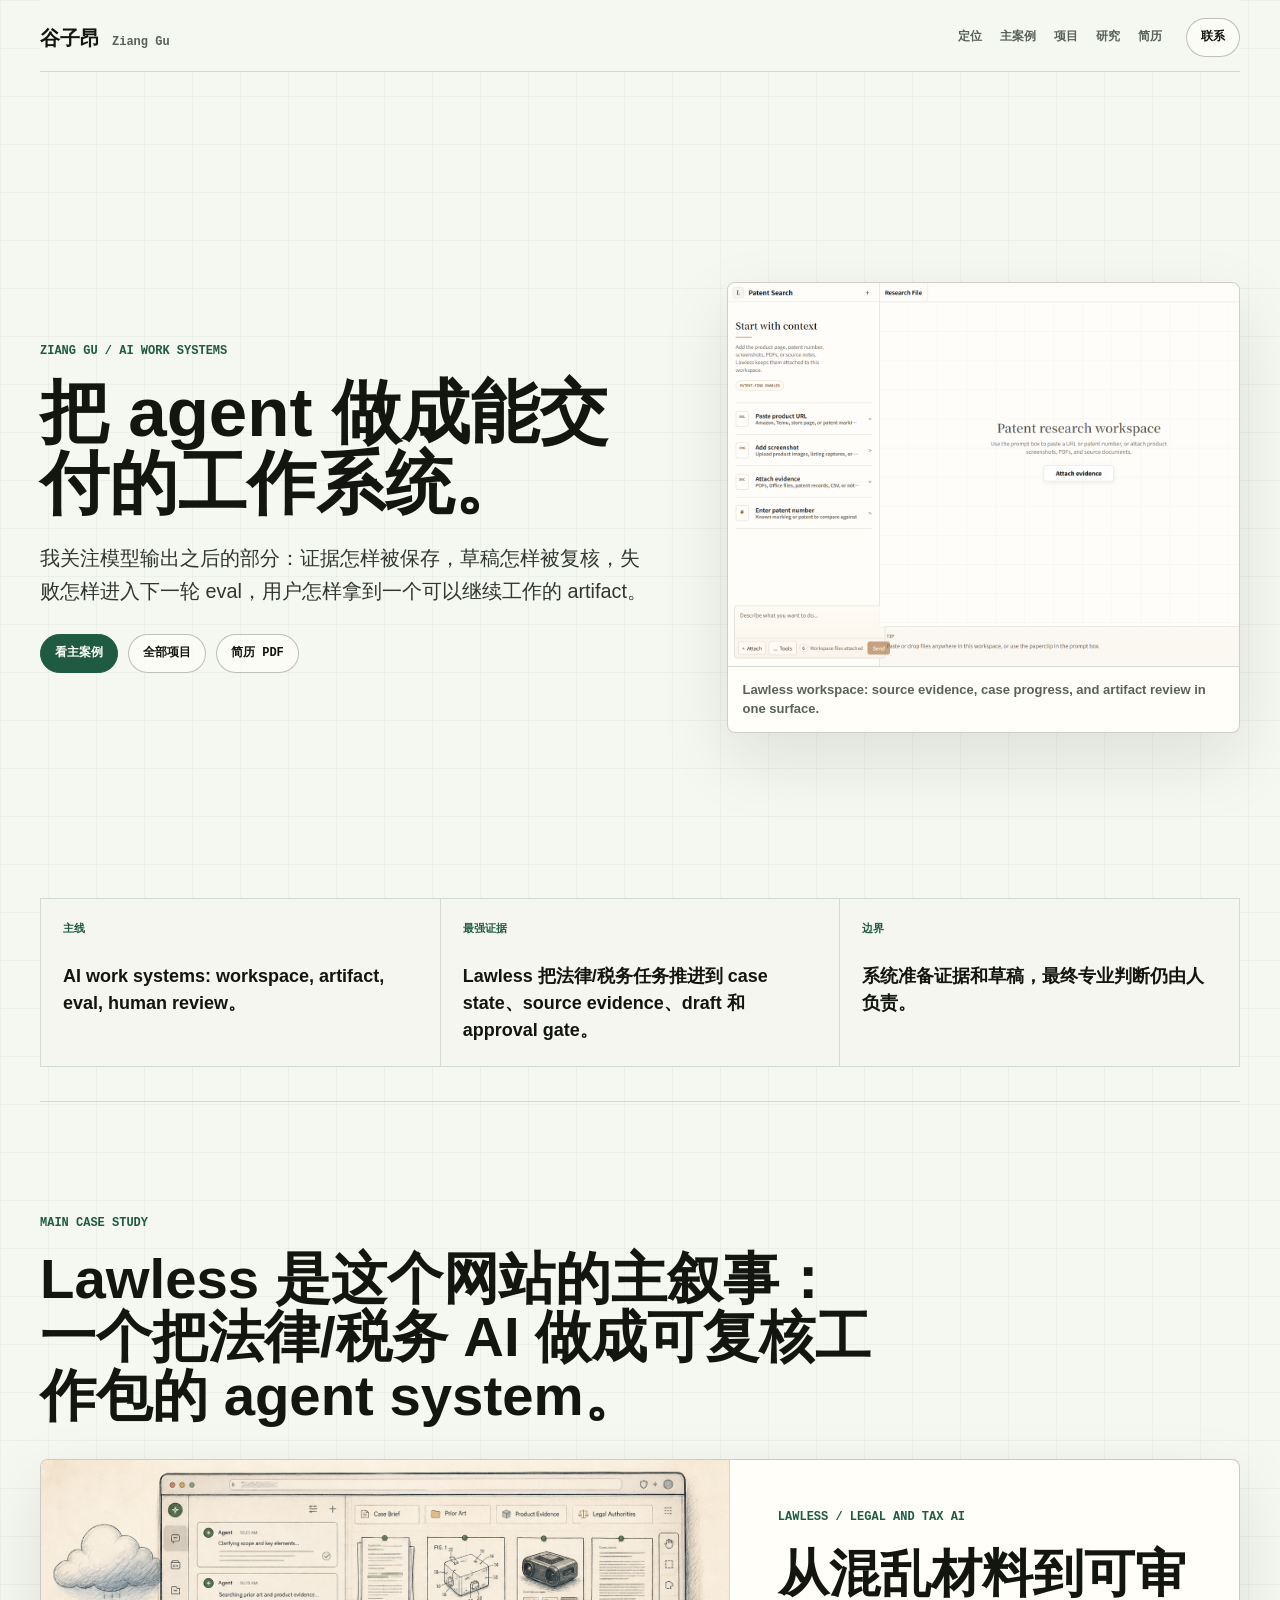
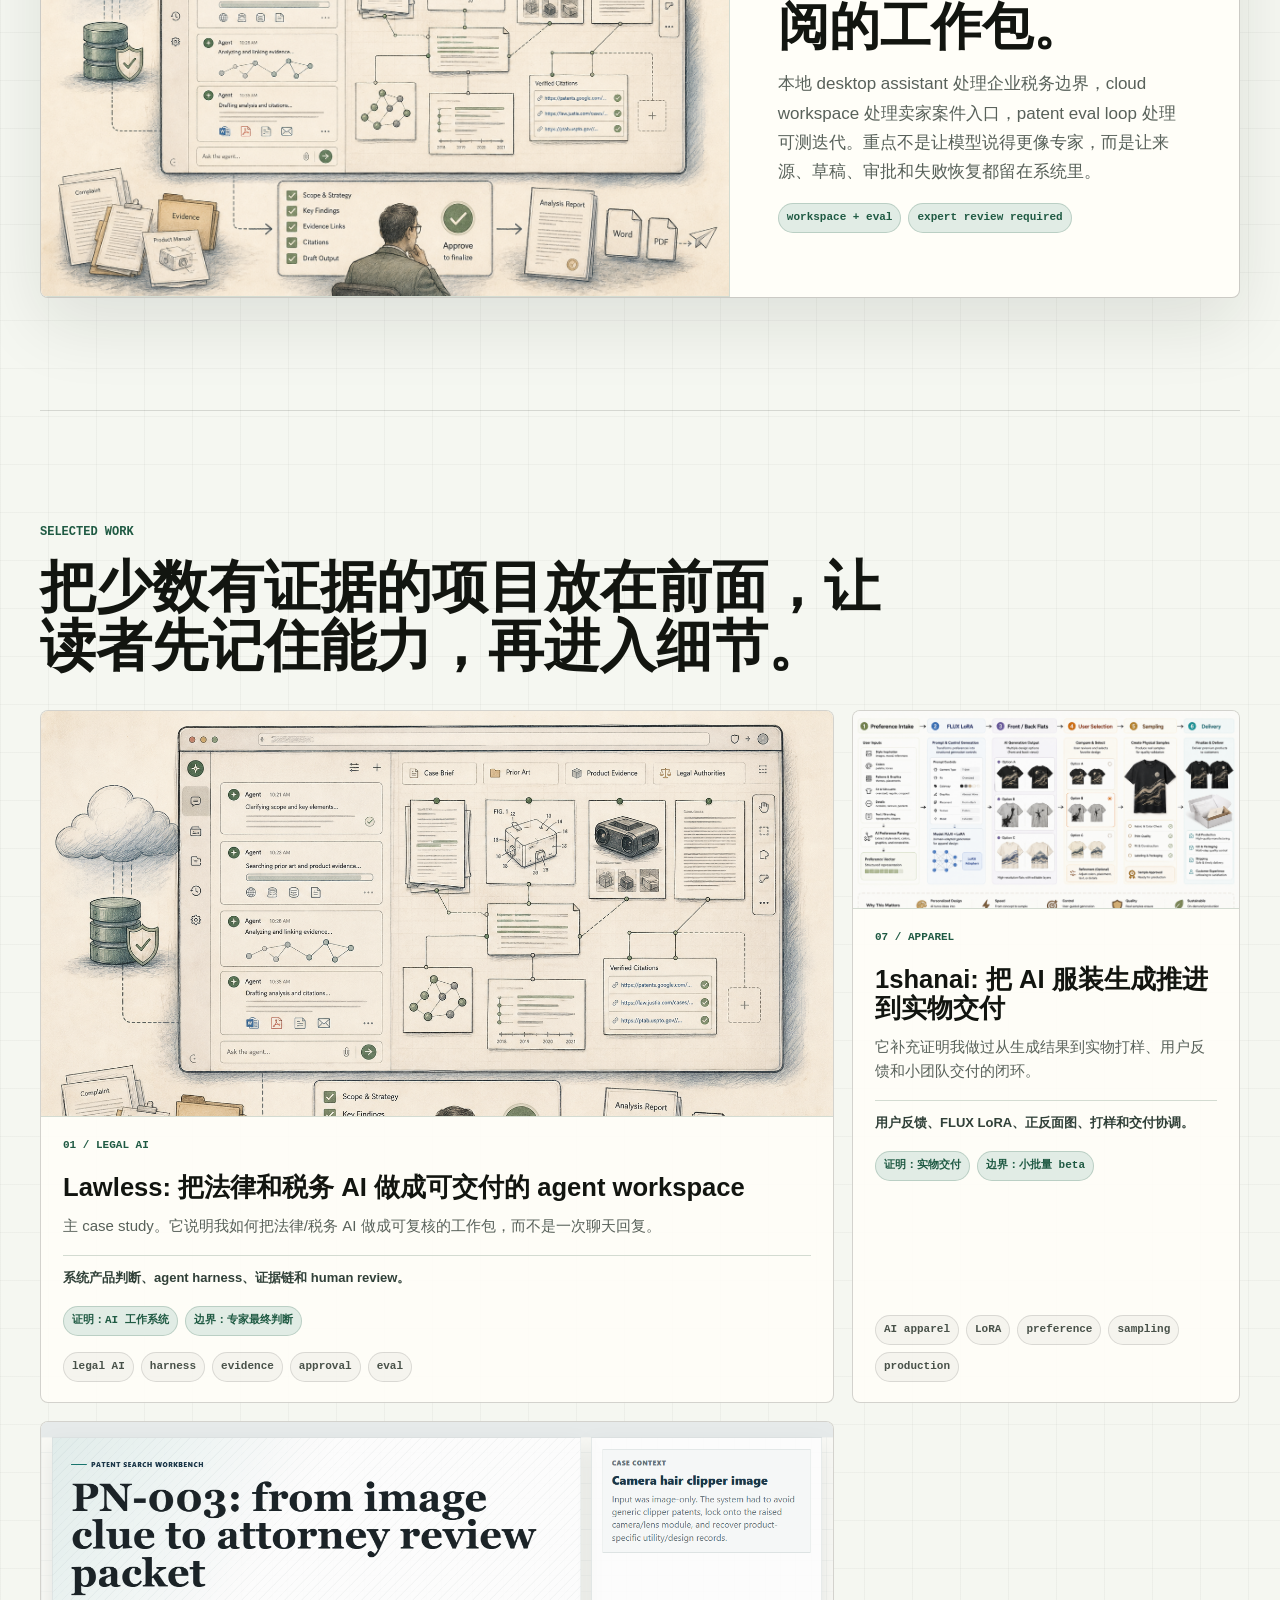
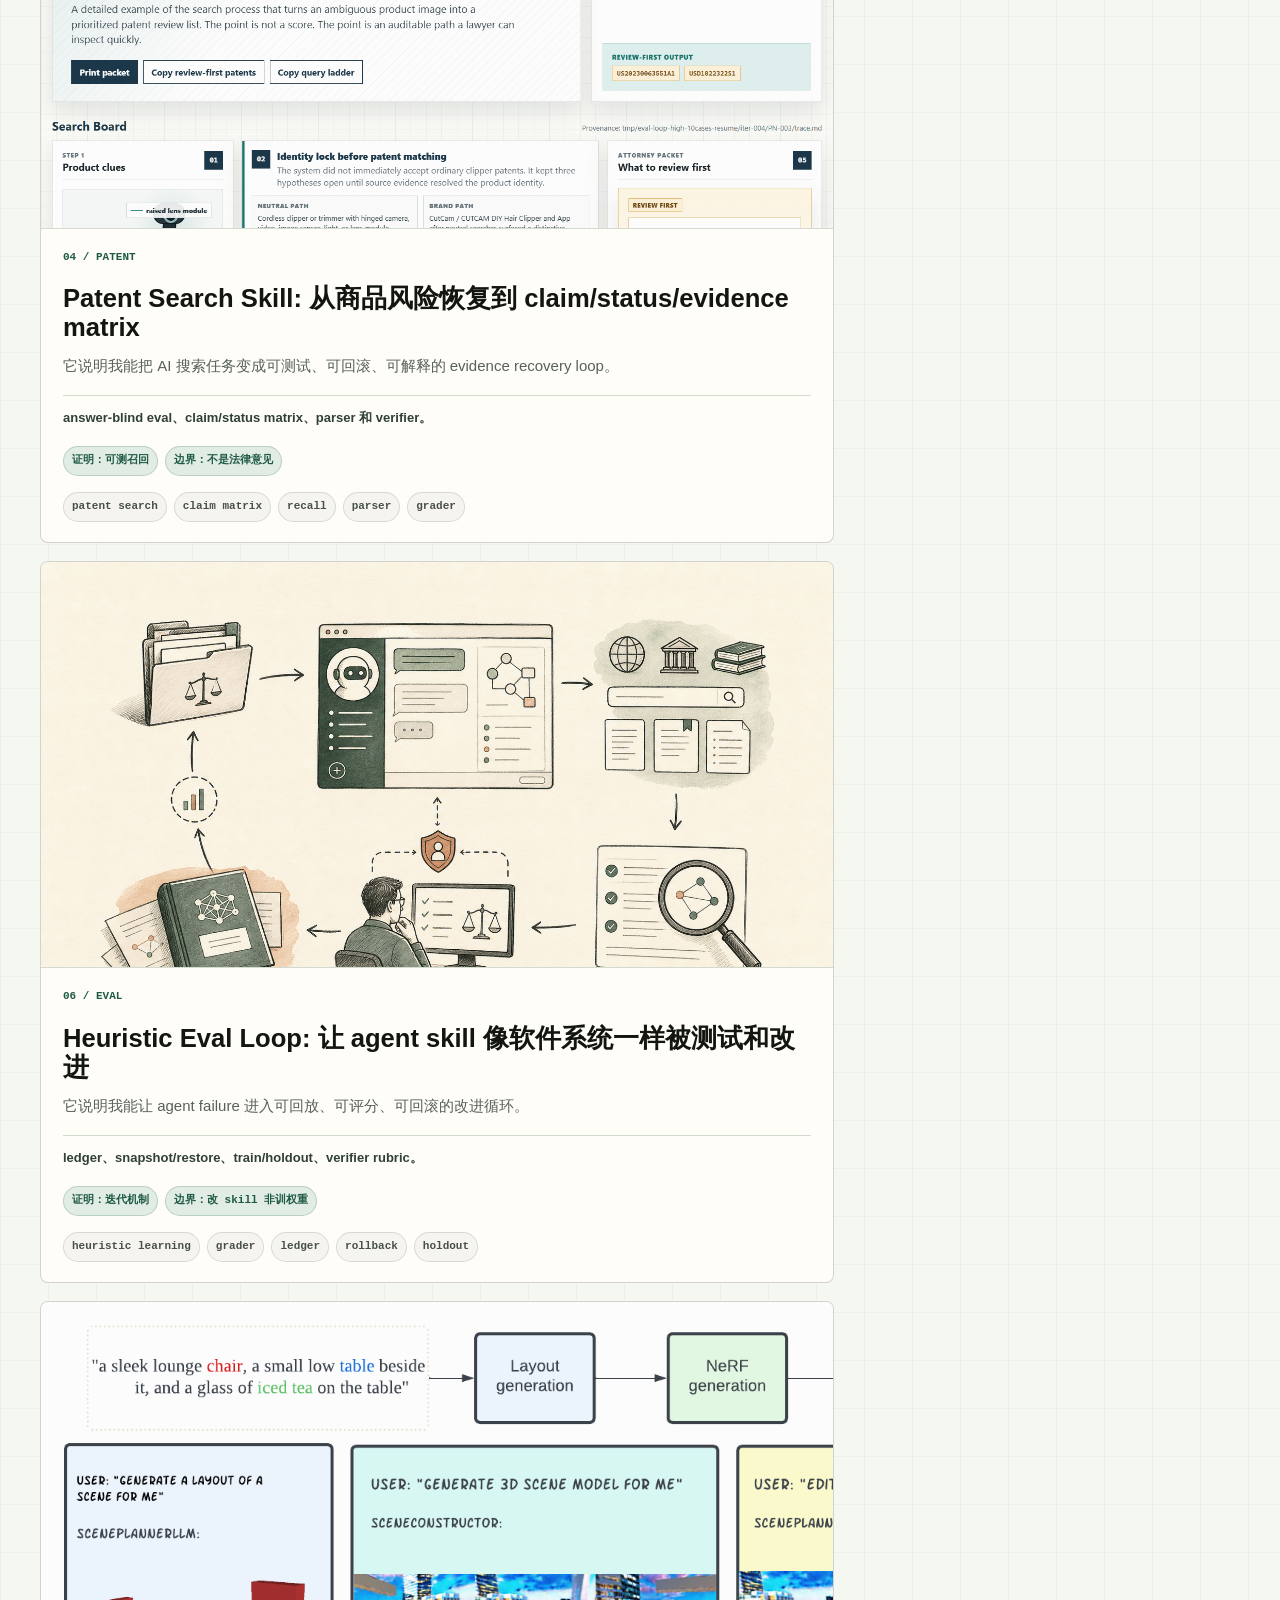
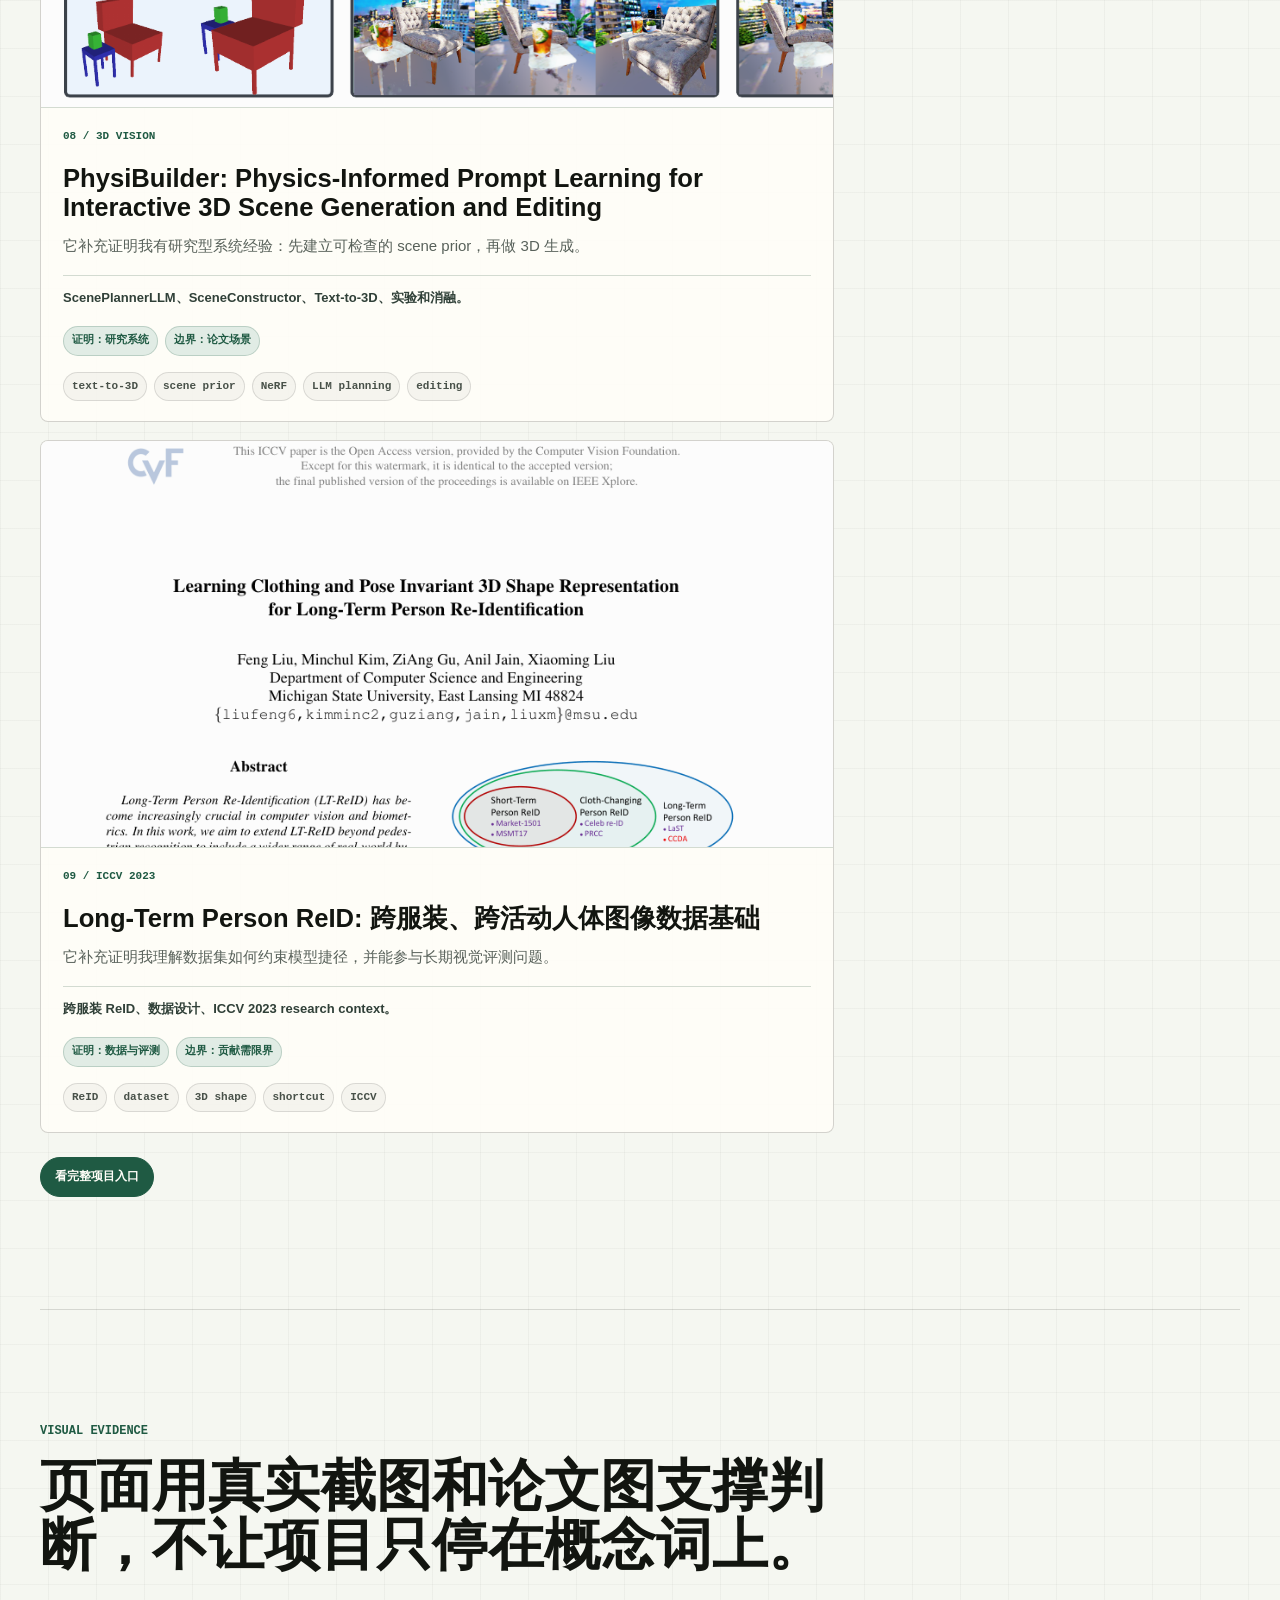
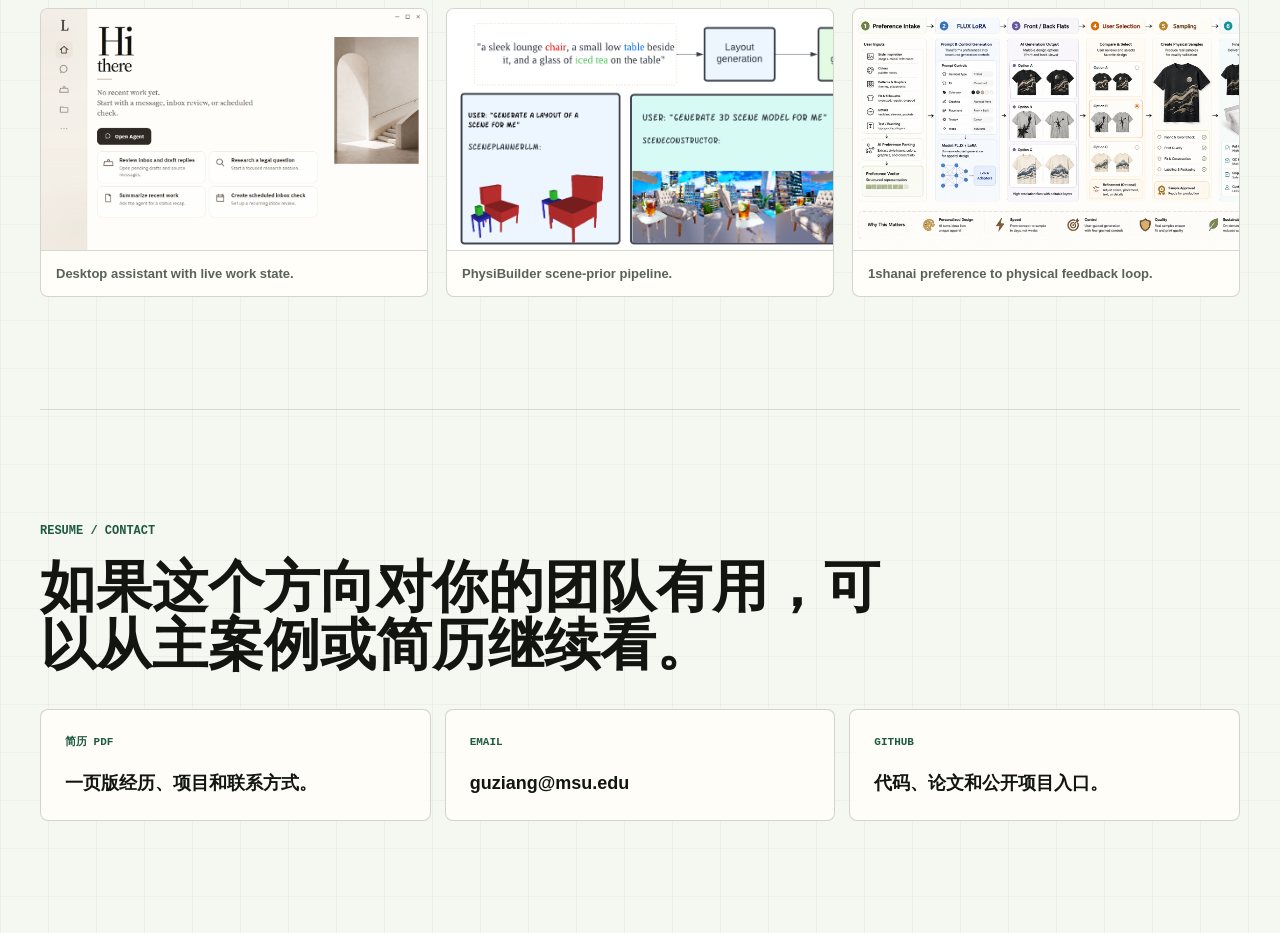
==== commit 51cc8244: "Redesign personal homepage" ====
--- a/index.html
+++ b/index.html
@@ -21,62 +21,53 @@
     <a class="pill" href="mailto:guziang@msu.edu">联系</a>
   </header>
   <main><section class="home-hero">
-      <div>
-        <p class="eyebrow">AI Agent 工程师</p>
-        <h1>我做 AI 工作系统，把模型输出变成可复核的交付物。</h1>
-        <p class="lead">我正在找 AI Agent 工程师方向的工作：把模型能力接进真实任务、harness、workspace、artifact、eval 和人工复核边界，做出能被真实用户接手的工作系统。</p>
+      <div class="hero-copy">
+        <p class="eyebrow">Ziang Gu / AI work systems</p>
+        <h1>把 agent 做成能交付的工作系统。</h1>
+        <p class="lead">我关注模型输出之后的部分：证据怎样被保存，草稿怎样被复核，失败怎样进入下一轮 eval，用户怎样拿到一个可以继续工作的 artifact。</p>
         <div class="action-row">
           <a href="./lawless-agent-system.html">看主案例</a>
-          <a href="./project-reports.html">看项目入口</a>
+          <a href="./project-reports.html">全部项目</a>
           <a href="./assets/ziang-gu-resume.pdf" target="_blank" rel="noreferrer">简历 PDF</a>
-          <a href="https://github.com/ZiAngGu1" target="_blank" rel="noreferrer">GitHub</a>
         </div>
       </div>
-      <aside class="profile-panel">
-        <img src="./assets/profile.jpeg" alt="Ziang Gu portrait" />
-        <dl>
-          <div><dt>现在</dt><dd>Lawless Co-founder</dd></div>
-          <div><dt>主线</dt><dd>AI work systems, artifact, eval, human review</dd></div>
-          <div><dt>背景</dt><dd>产品交付、研究系统、数据评测</dd></div>
-        </dl>
+      <aside class="hero-visual">
+        <figure>
+          <img src="./assets/lawless-web-patent-workspace.png" alt="Lawless patent workspace with source and artifact panels" />
+          <figcaption>Lawless workspace: source evidence, case progress, and artifact review in one surface.</figcaption>
+        </figure>
       </aside>
     </section>
 
     <section class="reader-strip" id="fit">
-      <article><span>我是谁</span><p>一个能在产品判断、工程实现、验证和小团队执行之间来回推进的 AI builder。</p></article>
-      <article><span>最强证据</span><p>Lawless：法律/税务 agent workspace，把 case state、source evidence、artifact、approval gate 和 eval trace 放进同一个工作系统。</p></article>
-      <article><span>面试主线</span><p>我能解释一个 AI 系统怎样从用户材料出发，经过 agent run、可复核 artifact、人类审批和下一轮 eval 继续变好。</p></article>
-    </section>
-
-    <section class="metric-strip">
-      <article><span>2 个工作台</span><p>本地 desktop assistant + 云端 case workspace，对应企业税务和跨境卖家两类真实边界。</p></article>
-      <article><span>30-40 分钟 -> 2-3 分钟</span><p>税务邮件研究/起草在内部 workflow test 中压缩为专家复核工作，不写成自动替代专家。</p></article>
-      <article><span>约 10% -> 约 90%</span><p>专利内部风险样例 top-k recall 通过 skill/search strategy 迭代提升，边界是内部 candidate recovery。</p></article>
-      <article><span>40-50 件实物衣服</span><p>1shanai 从 AI 生成设计推进到小批量打样和交付，作为早期产品闭环证据。</p></article>
+      <article><span>主线</span><p>AI work systems: workspace, artifact, eval, human review。</p></article>
+      <article><span>最强证据</span><p>Lawless 把法律/税务任务推进到 case state、source evidence、draft 和 approval gate。</p></article>
+      <article><span>边界</span><p>系统准备证据和草稿，最终专业判断仍由人负责。</p></article>
     </section>
 
     <section class="section main-case">
       <div class="section-head">
-        <p class="eyebrow">主 case study</p>
-        <h2>如果只看一个项目，看 Lawless：一个把 AI 输出推进到可复核工作包的法律/税务 agent system。</h2>
+        <p class="eyebrow">Main case study</p>
+        <h2>Lawless 是这个网站的主叙事：一个把法律/税务 AI 做成可复核工作包的 agent system。</h2>
       </div>
       <a class="case-feature" href="./lawless-agent-system.html">
         <figure><img src="./assets/lawless-workspace-hero.png" alt="Lawless agent workspace concept" /></figure>
         <div>
           <span>Lawless / Legal and Tax AI</span>
-          <h3>从 messy client material 到 case facts、source evidence、draft、approval gate 和 eval trace。</h3>
-          <p>这个案例展示了我如何把真实专业服务任务拆成可运行的系统：本地 desktop assistant 处理企业税务边界，cloud workspace 处理卖家案件入口，patent eval loop 处理可测迭代。关键边界也很清楚：系统准备证据和草稿，法律/税务判断仍由专家负责。</p>
-          <div class="card-chips"><b>主能力：AI work system</b><b>证据：workspace + eval</b><b>边界：expert review</b></div>
+          <h3>从混乱材料到可审阅的工作包。</h3>
+          <p>本地 desktop assistant 处理企业税务边界，cloud workspace 处理卖家案件入口，patent eval loop 处理可测迭代。重点不是让模型说得更像专家，而是让来源、草稿、审批和失败恢复都留在系统里。</p>
+          <div class="card-chips"><b>workspace + eval</b><b>expert review required</b></div>
         </div>
       </a>
     </section>
 
     <section class="section" id="work">
       <div class="section-head">
-        <p class="eyebrow">Lawless 深入页</p>
-        <h2>Lawless 的四个证据面：企业本地边界、云端案件工作台、专利 evidence recovery、以及可回滚的 eval loop。</h2>
+        <p class="eyebrow">Selected work</p>
+        <h2>把少数有证据的项目放在前面，让读者先记住能力，再进入细节。</h2>
       </div>
       <div class="project-grid"><a class="project-card flagship" href="./lawless-agent-system.html">
+    <div class="card-media"><img src="./assets/lawless-workspace-hero.png" alt="Lawless agent workspace concept diagram" /></div>
     <span>01 / Legal AI</span>
     <h3>Lawless: 把法律和税务 AI 做成可交付的 agent workspace</h3>
     <p>主 case study。它说明我如何把法律/税务 AI 做成可复核的工作包，而不是一次聊天回复。</p>
@@ -86,27 +77,8 @@
       <b>边界：专家最终判断</b>
     </div>
     <div class="tag-row"><b>legal AI</b><b>harness</b><b>evidence</b><b>approval</b><b>eval</b></div>
-  </a><a class="project-card medium" href="./lawless-desktop-assistant.html">
-    <span>02 / Desktop</span>
-    <h3>Lawless Desktop Assistant: 本地优先的企业法律/税务 agent</h3>
-    <p>它说明我能处理企业场景里的本地授权、后台任务、artifact runtime 和动作审批。</p>
-    <p class="proof-line">desktop agent、Outlook/M365、scheduled task、ActionGate。</p>
-    <div class="card-chips">
-      <b>证明：本地边界</b>
-      <b>边界：不自动发送</b>
-    </div>
-    <div class="tag-row"><b>desktop</b><b>Outlook</b><b>ActionGate</b><b>scheduled task</b><b>review</b></div>
-  </a><a class="project-card medium" href="./lawless-cloud-workspace.html">
-    <span>03 / Cloud</span>
-    <h3>Lawless Cloud Workspace: 面向跨境卖家的远程 agent 工作台</h3>
-    <p>它说明我能把复杂案件流程做成低配置用户也能进入的 cloud workspace。</p>
-    <p class="proof-line">case workspace、file sync、SSE streaming、artifact rail。</p>
-    <div class="card-chips">
-      <b>证明：产品化入口</b>
-      <b>边界：TRO eval 待补强</b>
-    </div>
-    <div class="tag-row"><b>cloud workspace</b><b>seller workflow</b><b>SSE</b><b>artifact rail</b><b>case restore</b></div>
   </a><a class="project-card flagship" href="./lawless-patent-search.html">
+    <div class="card-media"><img src="./assets/patent-lawless-workbench.png" alt="Patent Lawless workbench" /></div>
     <span>04 / Patent</span>
     <h3>Patent Search Skill: 从商品风险恢复到 claim/status/evidence matrix</h3>
     <p>它说明我能把 AI 搜索任务变成可测试、可回滚、可解释的 evidence recovery loop。</p>
@@ -116,17 +88,8 @@
       <b>边界：不是法律意见</b>
     </div>
     <div class="tag-row"><b>patent search</b><b>claim matrix</b><b>recall</b><b>parser</b><b>grader</b></div>
-  </a><a class="project-card medium" href="./lawless-tro-response.html">
-    <span>05 / TRO</span>
-    <h3>TRO Response Skill: 冻结案件的交互式 case response</h3>
-    <p>它说明我能把高压用户场景拆成 case state、证据缺口、路径选择和 review draft。</p>
-    <p class="proof-line">case brief、money exposure、path cards、review workflow。</p>
-    <div class="card-chips">
-      <b>证明：案件状态机</b>
-      <b>边界：专项评测较薄</b>
-    </div>
-    <div class="tag-row"><b>TRO</b><b>case state</b><b>seller</b><b>evidence checklist</b><b>draft review</b></div>
   </a><a class="project-card flagship" href="./lawless-heuristic-eval.html">
+    <div class="card-media"><img src="./assets/heuristic-learning-loop.png" alt="Heuristic learning loop diagram" /></div>
     <span>06 / Eval</span>
     <h3>Heuristic Eval Loop: 让 agent skill 像软件系统一样被测试和改进</h3>
     <p>它说明我能让 agent failure 进入可回放、可评分、可回滚的改进循环。</p>
@@ -136,25 +99,8 @@
       <b>边界：改 skill 非训权重</b>
     </div>
     <div class="tag-row"><b>heuristic learning</b><b>grader</b><b>ledger</b><b>rollback</b><b>holdout</b></div>
-  </a></div>
-    </section>
-
-    <section class="section" id="research">
-      <div class="section-head">
-        <p class="eyebrow">Supporting projects</p>
-        <h2>支撑项目展示同一种能力在不同场景里的延伸：从生成结果到实物，从自然语言到 3D scene，从数据设计到评测边界。</h2>
-      </div>
-      <div class="project-grid"><a class="project-card medium" href="./shanai-ai-apparel.html">
-    <span>07 / Apparel</span>
-    <h3>1shanai: 把 AI 服装生成推进到实物交付</h3>
-    <p>它补充证明我做过从生成结果到实物打样、用户反馈和小团队交付的闭环。</p>
-    <p class="proof-line">用户反馈、FLUX LoRA、正反面图、打样和交付协调。</p>
-    <div class="card-chips">
-      <b>证明：实物交付</b>
-      <b>边界：小批量 beta</b>
-    </div>
-    <div class="tag-row"><b>AI apparel</b><b>LoRA</b><b>preference</b><b>sampling</b><b>production</b></div>
   </a><a class="project-card flagship" href="./physibuilder.html">
+    <div class="card-media"><img src="./assets/physibuilder-figure2.png" alt="PhysiBuilder framework overview" /></div>
     <span>08 / 3D Vision</span>
     <h3>PhysiBuilder: Physics-Informed Prompt Learning for Interactive 3D Scene Generation and Editing</h3>
     <p>它补充证明我有研究型系统经验：先建立可检查的 scene prior，再做 3D 生成。</p>
@@ -165,6 +111,7 @@
     </div>
     <div class="tag-row"><b>text-to-3D</b><b>scene prior</b><b>NeRF</b><b>LLM planning</b><b>editing</b></div>
   </a><a class="project-card flagship" href="./long-term-reid.html">
+    <div class="card-media"><img src="./assets/iccv2023-title-page.png" alt="ICCV 2023 ReID paper title page" /></div>
     <span>09 / ICCV 2023</span>
     <h3>Long-Term Person ReID: 跨服装、跨活动人体图像数据基础</h3>
     <p>它补充证明我理解数据集如何约束模型捷径，并能参与长期视觉评测问题。</p>
@@ -174,60 +121,43 @@
       <b>边界：贡献需限界</b>
     </div>
     <div class="tag-row"><b>ReID</b><b>dataset</b><b>3D shape</b><b>shortcut</b><b>ICCV</b></div>
+  </a><a class="project-card medium" href="./shanai-ai-apparel.html">
+    <div class="card-media"><img src="./assets/shanai-workflow-diagram.png" alt="1shanai apparel workflow diagram" /></div>
+    <span>07 / Apparel</span>
+    <h3>1shanai: 把 AI 服装生成推进到实物交付</h3>
+    <p>它补充证明我做过从生成结果到实物打样、用户反馈和小团队交付的闭环。</p>
+    <p class="proof-line">用户反馈、FLUX LoRA、正反面图、打样和交付协调。</p>
+    <div class="card-chips">
+      <b>证明：实物交付</b>
+      <b>边界：小批量 beta</b>
+    </div>
+    <div class="tag-row"><b>AI apparel</b><b>LoRA</b><b>preference</b><b>sampling</b><b>production</b></div>
   </a></div>
+      <div class="section-action"><a href="./project-reports.html">看完整项目入口</a></div>
     </section>
 
-    <section class="section quieter-section">
+    <section class="section evidence-gallery" id="research">
       <div class="section-head">
-        <p class="eyebrow">Earlier work</p>
-        <h2>更早的工程和生成式视觉探索说明我的技术背景，但主叙事仍然回到可交付的 AI 工作系统。</h2>
+        <p class="eyebrow">Visual evidence</p>
+        <h2>页面用真实截图和论文图支撑判断，不让项目只停在概念词上。</h2>
       </div>
-      <div class="project-grid compact-grid"><a class="project-card note" href="./cse434-robotics.html">
-    <span>10 / Robotics</span>
-    <h3>CSE434 Robotics: Webots + ROS 2 自动车仿真工程化整理</h3>
-    <p>它作为早期工程证据，说明我重视可运行状态、部署边界和 blocker 透明度。</p>
-    <p class="proof-line">Webots、ROS 2、pure pursuit、LiDAR obstacle logic。</p>
-    <div class="card-chips">
-      <b>证明：系统复现</b>
-      <b>边界：partial deployment</b>
-    </div>
-    <div class="tag-row"><b>Webots</b><b>ROS 2</b><b>pure pursuit</b><b>LiDAR</b><b>deployment</b></div>
-  </a><a class="project-card note" href="./urban-diffusion.html">
-    <span>11 / Diffusion</span>
-    <h3>Video Diffusion Artifact: 早期生成式视觉代码备份</h3>
-    <p>它作为早期生成式视觉背景，说明我接触过 diffusion code，但不把它夸成完整研究成果。</p>
-    <p class="proof-line">3D U-Net、GaussianDiffusion、sampling pipeline。</p>
-    <div class="card-chips">
-      <b>证明：早期探索</b>
-      <b>边界：证据较薄</b>
-    </div>
-    <div class="tag-row"><b>video diffusion</b><b>3D U-Net</b><b>sampling</b><b>spatial generation</b></div>
-  </a></div>
+      <div class="media-grid">
+        <figure><img src="./assets/lawless-desktop-chat-live.png" alt="Lawless desktop chat" /><figcaption>Desktop assistant with live work state.</figcaption></figure>
+        <figure><img src="./assets/physibuilder-figure2.png" alt="PhysiBuilder framework" /><figcaption>PhysiBuilder scene-prior pipeline.</figcaption></figure>
+        <figure><img src="./assets/shanai-workflow-diagram.png" alt="1shanai workflow" /><figcaption>1shanai preference to physical feedback loop.</figcaption></figure>
+      </div>
     </section>
 
     <section class="section resume-contact">
       <div class="section-head">
         <p class="eyebrow">Resume / Contact</p>
-        <h2>下一步很简单：看主案例，打开简历，或者直接联系我。</h2>
+        <h2>如果这个方向对你的团队有用，可以从主案例或简历继续看。</h2>
       </div>
       <div class="contact-grid-site">
         <a href="./assets/ziang-gu-resume.pdf" target="_blank" rel="noreferrer"><span>简历 PDF</span><p>一页版经历、项目和联系方式。</p></a>
         <a href="mailto:guziang@msu.edu"><span>Email</span><p>guziang@msu.edu</p></a>
         <a href="https://github.com/ZiAngGu1" target="_blank" rel="noreferrer"><span>GitHub</span><p>代码、论文和公开项目入口。</p></a>
       </div>
-    </section>
-
-    <section class="section">
-      <div class="section-head">
-        <p class="eyebrow">Visual evidence</p>
-        <h2>截图和论文图把系统形态放到读者眼前：工作台、artifact、3D scene prior 和实物交付闭环。</h2>
-      </div>
-      <div class="media-grid">
-        <figure><img src="./assets/lawless-desktop-chat-live.png" alt="Lawless desktop chat" /><figcaption>Lawless desktop assistant 的实时工作界面。</figcaption></figure>
-        <figure><img src="./assets/lawless-web-patent-workspace.png" alt="Lawless patent workspace" /><figcaption>Cloud patent workspace：材料、进度和 artifact 同屏。</figcaption></figure>
-        <figure><img src="./assets/physibuilder-figure2.png" alt="PhysiBuilder framework" /><figcaption>PhysiBuilder 的 scene prior 到 3D generation 框架。</figcaption></figure>
-        <figure><img src="./assets/shanai-workflow-diagram.png" alt="1shanai workflow" /><figcaption>1shanai 从偏好输入到实物反馈的闭环。</figcaption></figure>
-      </div>
     </section></main>
 </body>
-</html>
+</html>
--- a/styles.css
+++ b/styles.css
@@ -1,22 +1,27 @@
 :root {
-  --bg: #f4f6f3;
-  --paper: #ffffff;
-  --ink: #1d1d18;
-  --muted: #56534c;
-  --line: #d5ddd6;
-  --green: #164238;
-  --oxide: #99543e;
-  --blue: #315c82;
-  --shadow: 0 14px 28px rgba(29, 29, 24, .08);
-  font-family: "Aptos", "Segoe UI", "Noto Sans SC", "PingFang SC", "Microsoft YaHei", sans-serif;
+  --bg: #f5f7f1;
+  --paper: #fffef8;
+  --ink: #121510;
+  --muted: #58615a;
+  --soft: #e9eee6;
+  --line: #d3dbd1;
+  --accent: #1f5a43;
+  --accent-soft: #e1ece5;
+  --shadow: 0 26px 70px rgba(20, 28, 20, .10);
+  --radius: 8px;
+  font-family: "Aptos", "Segoe UI Variable", "Segoe UI", "Noto Sans SC", "PingFang SC", "Microsoft YaHei", sans-serif;
 }
 * { box-sizing: border-box; }
 html { scroll-behavior: smooth; }
 body {
   margin: 0;
   color: var(--ink);
-  background: var(--bg);
-  line-height: 1.72;
+  background:
+    linear-gradient(90deg, rgba(18, 21, 16, .035) 1px, transparent 1px),
+    linear-gradient(180deg, rgba(18, 21, 16, .03) 1px, transparent 1px),
+    var(--bg);
+  background-size: 48px 48px;
+  line-height: 1.62;
 }
 a { color: inherit; text-decoration: none; }
 img { display: block; max-width: 100%; }
@@ -28,238 +33,341 @@
   grid-template-columns: 1fr auto auto;
   gap: 24px;
   align-items: center;
-  width: min(1220px, calc(100% - 40px));
+  width: min(1200px, calc(100% - 40px));
   margin: 0 auto;
-  padding: 16px 0;
-  border-bottom: 1px solid rgba(23,23,17,.2);
-  background: rgba(244,246,243,.92);
-  backdrop-filter: blur(14px);
-}
-.brand { display: flex; gap: 12px; align-items: baseline; font-weight: 900; }
+  padding: 18px 0 14px;
+  border-bottom: 1px solid rgba(18, 21, 16, .14);
+  background: rgba(245, 247, 241, .88);
+  backdrop-filter: blur(16px);
+}
+.brand { display: inline-flex; gap: 12px; align-items: baseline; font-weight: 850; letter-spacing: 0; }
 .brand span { font-size: 20px; }
-.brand small, nav, .pill, .eyebrow, .tag-row, .metric-strip span, .reader-strip span, .toc, .action-row, .reference-list, .case-feature span, .contact-grid-site span {
-  font-family: "SF Mono", Consolas, monospace;
-}
-nav { display: flex; gap: 18px; color: var(--muted); font-size: 12px; font-weight: 800; }
-.pill, .action-row a {
-  border: 1px solid var(--ink);
+.brand small { color: var(--muted); font-size: 12px; }
+.brand small, nav, .pill, .eyebrow, .tag-row, .action-row, .card-chips, .case-feature span, .contact-grid-site span, .reader-strip span, .toc, .reference-list, dt {
+  font-family: "SF Mono", Consolas, "Liberation Mono", monospace;
+}
+nav { display: flex; gap: 18px; color: var(--muted); font-size: 12px; font-weight: 700; }
+nav a:hover { color: var(--accent); }
+.pill, .action-row a, .section-action a {
+  display: inline-flex;
+  align-items: center;
+  justify-content: center;
+  min-height: 38px;
+  border: 1px solid rgba(18, 21, 16, .26);
   border-radius: 999px;
-  background: var(--paper);
-  padding: 9px 13px;
+  background: rgba(255, 254, 248, .72);
+  padding: 9px 14px;
+  color: var(--ink);
   font-size: 12px;
   font-weight: 800;
-}
-.action-row { display: flex; flex-wrap: wrap; gap: 10px; margin-top: 24px; }
-.action-row a:first-child { background: var(--ink); color: var(--paper); }
-.pill:hover, .action-row a:hover, .project-card:hover {
-  transform: translate(-2px, -2px);
-  box-shadow: var(--shadow);
-}
-main { width: min(1220px, calc(100% - 40px)); margin: 0 auto; }
+  transition: transform .18s ease, border-color .18s ease, background .18s ease;
+}
+.action-row { display: flex; flex-wrap: wrap; gap: 10px; margin-top: 26px; }
+.action-row a:first-child, .section-action a {
+  border-color: var(--accent);
+  background: var(--accent);
+  color: #fffef8;
+}
+.pill:hover, .action-row a:hover, .section-action a:hover, .project-card:hover, .contact-grid-site a:hover {
+  transform: translateY(-2px);
+}
+main { width: min(1200px, calc(100% - 40px)); margin: 0 auto; }
 .home-hero {
   display: grid;
-  grid-template-columns: minmax(0, 1fr) 340px;
-  gap: 70px;
+  grid-template-columns: minmax(0, .95fr) minmax(420px, .8fr);
+  gap: clamp(34px, 6vw, 86px);
   align-items: center;
-  padding: 56px 0 40px;
-  border-bottom: 2px solid var(--ink);
-}
+  min-height: calc(100dvh - 74px);
+  padding: clamp(54px, 8vw, 96px) 0 52px;
+}
+.hero-copy { max-width: 760px; }
 .eyebrow {
-  margin: 0 0 18px;
-  color: var(--green);
+  margin: 0 0 16px;
+  color: var(--accent);
   font-size: 12px;
-  font-weight: 900;
+  font-weight: 850;
   text-transform: uppercase;
   letter-spacing: 0;
 }
 h1, h2, h3, p { margin-top: 0; }
 h1 {
-  max-width: 980px;
-  margin-bottom: 28px;
-  font-family: Georgia, "Noto Serif SC", "Songti SC", serif;
-  font-size: clamp(42px, 4.7vw, 76px);
-  font-weight: 500;
+  max-width: 820px;
+  margin-bottom: 24px;
+  font-size: clamp(42px, 5.4vw, 76px);
+  font-weight: 780;
+  line-height: 1.02;
+  letter-spacing: 0;
+}
+.lead, .dek {
+  max-width: 760px;
+  color: #30372f;
+  font-size: clamp(18px, 1.55vw, 23px);
+  font-weight: 520;
+  line-height: 1.66;
+}
+.hero-visual figure, .case-feature, .project-card, .contact-grid-site a, .table-wrap, .code-block, .appendix-section, figure {
+  border-radius: var(--radius);
+}
+.hero-visual figure {
+  overflow: hidden;
+  margin: 0;
+  border: 1px solid rgba(18, 21, 16, .20);
+  background: var(--paper);
+  box-shadow: var(--shadow);
+}
+.hero-visual img {
+  width: 100%;
+  aspect-ratio: 4 / 3;
+  object-fit: cover;
+  object-position: top left;
+}
+figcaption {
+  padding: 13px 15px;
+  color: var(--muted);
+  font-size: 13px;
+  font-weight: 640;
+  line-height: 1.5;
+}
+.reader-strip {
+  display: grid;
+  grid-template-columns: repeat(3, minmax(0, 1fr));
+  gap: 1px;
+  margin-bottom: 34px;
+  background: var(--line);
+  border: 1px solid var(--line);
+}
+.reader-strip article {
+  min-height: 154px;
+  padding: 22px;
+  background: rgba(255, 254, 248, .78);
+}
+.reader-strip span {
+  display: block;
+  margin-bottom: 24px;
+  color: var(--accent);
+  font-size: 11px;
+  font-weight: 850;
+  text-transform: uppercase;
+}
+.reader-strip p { margin: 0; font-size: 18px; font-weight: 660; line-height: 1.5; }
+.section {
+  padding: clamp(64px, 9vw, 112px) 0;
+  border-top: 1px solid rgba(18, 21, 16, .14);
+}
+.section-head {
+  max-width: 840px;
+  margin-bottom: 34px;
+}
+h2 {
+  margin: 0;
+  font-size: clamp(30px, 4.4vw, 58px);
+  font-weight: 760;
   line-height: 1.04;
   letter-spacing: 0;
 }
-.lead, .dek {
-  max-width: 850px;
-  color: #2d2a23;
-  font-size: clamp(18px, 1.7vw, 23px);
-  font-weight: 600;
-  line-height: 1.58;
-}
-.profile-panel {
-  border: 2px solid var(--ink);
-  border-radius: 8px;
+.case-feature {
+  display: grid;
+  grid-template-columns: minmax(0, 1.15fr) minmax(360px, .85fr);
   overflow: hidden;
+  border: 1px solid rgba(18, 21, 16, .22);
   background: var(--paper);
   box-shadow: var(--shadow);
 }
-.profile-panel img { width: 100%; aspect-ratio: 4 / 3; object-fit: cover; border-bottom: 2px solid var(--ink); }
-.profile-panel dl { margin: 0; }
-.profile-panel div { display: grid; grid-template-columns: 84px 1fr; gap: 12px; padding: 14px; border-top: 1px solid var(--line); }
-dt { color: var(--muted); font-family: "SF Mono", Consolas, monospace; font-size: 11px; font-weight: 900; text-transform: uppercase; }
-dd { margin: 0; font-weight: 700; }
-.metric-strip { display: grid; grid-template-columns: repeat(4, minmax(0,1fr)); border-bottom: 2px solid var(--ink); }
-.metric-strip article { min-height: 190px; padding: 24px; border-right: 1px solid var(--ink); background: rgba(255,255,255,.72); }
-.metric-strip article:last-child { border-right: 0; }
-.metric-strip span { display: block; margin-bottom: 28px; color: var(--oxide); font-size: 13px; font-weight: 900; }
-.metric-strip p { color: var(--muted); font-size: 17px; }
-.reader-strip {
-  display: grid;
-  grid-template-columns: .9fr 1.35fr 1fr;
-  gap: 0;
-  border-bottom: 2px solid var(--ink);
-  background: #fbfcf8;
-}
-.reader-strip article {
-  min-height: 150px;
+.case-feature figure {
+  margin: 0;
+  border: 0;
+  border-right: 1px solid var(--line);
+  border-radius: 0;
+  background: #f7faf4;
+}
+.case-feature figure img {
+  width: 100%;
+  height: 100%;
+  min-height: 380px;
+  object-fit: cover;
+  object-position: top left;
+}
+.case-feature > div { padding: clamp(26px, 4vw, 48px); }
+.case-feature span {
+  display: block;
+  margin-bottom: 20px;
+  color: var(--accent);
+  font-size: 12px;
+  font-weight: 850;
+  text-transform: uppercase;
+}
+.case-feature h3 {
+  margin: 0 0 16px;
+  max-width: 560px;
+  color: var(--ink);
+  font-size: clamp(30px, 4vw, 54px);
+  line-height: 1.03;
+  font-weight: 780;
+}
+.case-feature p { color: var(--muted); font-size: 17px; line-height: 1.72; }
+.project-grid {
+  display: grid;
+  grid-template-columns: repeat(3, minmax(0, 1fr));
+  grid-auto-flow: dense;
+  gap: 18px;
+}
+.project-card {
+  display: flex;
+  min-height: 420px;
+  flex-direction: column;
+  overflow: hidden;
+  border: 1px solid rgba(18, 21, 16, .18);
+  background: rgba(255, 254, 248, .86);
+  transition: transform .18s ease, box-shadow .18s ease, border-color .18s ease;
+}
+.project-card:hover {
+  border-color: rgba(31, 90, 67, .42);
+  box-shadow: 0 24px 54px rgba(20, 28, 20, .09);
+}
+.project-card.flagship { grid-column: span 2; }
+.project-card .card-media {
+  overflow: hidden;
+  border-bottom: 1px solid var(--line);
+  background: var(--soft);
+}
+.project-card .card-media img {
+  width: 100%;
+  aspect-ratio: 16 / 8.2;
+  object-fit: cover;
+  object-position: top left;
+  filter: saturate(.92) contrast(.98);
+}
+.project-card > span, .project-card > h3, .project-card > p, .project-card > .card-chips, .project-card > .tag-row {
+  margin-left: 22px;
+  margin-right: 22px;
+}
+.project-card > span {
+  margin-top: 20px;
+  color: var(--accent);
+  font-family: "SF Mono", Consolas, monospace;
+  font-size: 11px;
+  font-weight: 850;
+  text-transform: uppercase;
+}
+.project-card h3 {
+  margin-top: 18px;
+  margin-bottom: 12px;
+  color: var(--ink);
+  font-size: clamp(21px, 2vw, 28px);
+  line-height: 1.13;
+  font-weight: 780;
+}
+.project-card p { color: var(--muted); font-size: 15px; line-height: 1.6; }
+.project-card .proof-line {
+  margin-top: 2px;
+  padding-top: 12px;
+  border-top: 1px solid var(--line);
+  color: #304038;
+  font-size: 13px;
+  font-weight: 680;
+}
+.card-chips { display: flex; flex-wrap: wrap; gap: 7px; margin-top: 4px; margin-bottom: 16px; }
+.card-chips b {
+  border: 1px solid rgba(31, 90, 67, .20);
+  border-radius: 999px;
+  background: var(--accent-soft);
+  padding: 5px 8px;
+  color: var(--accent);
+  font-size: 11px;
+  font-weight: 760;
+}
+.tag-row { display: flex; flex-wrap: wrap; gap: 7px; margin-top: auto; padding-bottom: 20px; }
+.tag-row b {
+  border: 1px solid rgba(18, 21, 16, .12);
+  border-radius: 999px;
+  background: rgba(18, 21, 16, .035);
+  padding: 5px 8px;
+  color: #485149;
+  font-size: 11px;
+  font-weight: 700;
+}
+.section-action { margin-top: 24px; }
+.media-grid {
+  display: grid;
+  grid-template-columns: repeat(3, minmax(0, 1fr));
+  gap: 18px;
+}
+figure {
+  margin: 0;
+  overflow: hidden;
+  border: 1px solid rgba(18, 21, 16, .18);
+  background: var(--paper);
+}
+figure img {
+  width: 100%;
+  aspect-ratio: 16 / 10;
+  object-fit: cover;
+  object-position: top left;
+  border-bottom: 1px solid var(--line);
+}
+.contact-grid-site {
+  display: grid;
+  grid-template-columns: repeat(3, minmax(0, 1fr));
+  gap: 14px;
+}
+.contact-grid-site a {
+  border: 1px solid rgba(18, 21, 16, .18);
+  background: rgba(255, 254, 248, .86);
   padding: 24px;
-  border-right: 1px solid var(--ink);
-}
-.reader-strip article:last-child { border-right: 0; }
-.reader-strip span {
+  transition: transform .18s ease, box-shadow .18s ease;
+}
+.contact-grid-site span {
   display: block;
   margin-bottom: 18px;
-  color: var(--green);
-  font-size: 12px;
-  font-weight: 900;
-  text-transform: uppercase;
-}
-.reader-strip p { margin: 0; color: var(--ink); font-size: 18px; font-weight: 700; line-height: 1.55; }
-.section { padding: 72px 0; border-bottom: 1px solid var(--line); }
-.section-head { display: grid; grid-template-columns: 260px 1fr; gap: 60px; align-items: end; margin-bottom: 30px; }
-h2 {
-  font-family: Georgia, "Noto Serif SC", "Songti SC", serif;
-  font-size: clamp(31px, 4vw, 56px);
-  font-weight: 500;
-  line-height: 1.08;
-}
-.project-grid { display: grid; grid-template-columns: repeat(3, minmax(0, 1fr)); gap: 16px; }
-.project-card {
-  display: flex;
-  min-height: 330px;
-  flex-direction: column;
-  border: 1px solid var(--ink);
-  border-radius: 8px;
-  background: var(--paper);
-  padding: 22px;
-  transition: .15s ease;
-}
-.project-card.flagship { grid-column: span 2; }
-.project-card span { color: var(--oxide); font-family: "SF Mono", Consolas, monospace; font-size: 12px; font-weight: 900; text-transform: uppercase; }
-.project-card h3 { margin: 26px 0 12px; color: var(--green); font-size: 24px; line-height: 1.16; }
-.project-card h4 { margin: 0 0 14px; color: var(--ink); font-size: 18px; line-height: 1.2; font-weight: 700; }
-.project-card p { color: var(--muted); font-size: 16px; }
-.project-card .proof-line {
-  margin-top: 4px;
-  padding-top: 12px;
-  border-top: 1px solid var(--line);
-  color: #2e3f54;
-  font-size: 14px;
-  font-weight: 750;
-  line-height: 1.5;
-}
-.card-chips { display: flex; flex-wrap: wrap; gap: 7px; margin: 6px 0 18px; }
-.card-chips b { border-left: 3px solid var(--oxide); background: #f6f8fb; padding: 5px 8px; color: #30445d; font-family: "SF Mono", Consolas, monospace; font-size: 11px; }
-.tag-row { display: flex; flex-wrap: wrap; gap: 7px; margin-top: auto; }
-.tag-row b { border: 1px solid var(--line); border-radius: 999px; background: rgba(13,63,50,.06); padding: 5px 8px; font-size: 11px; }
-.hero-tags { margin-top: 18px; max-width: 760px; }
-.media-grid { display: grid; grid-template-columns: repeat(4, minmax(0, 1fr)); gap: 14px; }
-figure { margin: 0; border: 1px solid var(--ink); border-radius: 8px; background: var(--paper); overflow: hidden; }
-figure img { width: 100%; aspect-ratio: 16 / 10; object-fit: cover; object-position: top left; border-bottom: 1px solid var(--line); }
-figcaption { padding: 12px; color: var(--muted); font-size: 14px; font-weight: 700; }
-.case-feature {
-  display: grid;
-  grid-template-columns: minmax(0, .95fr) minmax(0, 1.2fr);
-  gap: 24px;
-  align-items: stretch;
-  border: 2px solid var(--ink);
-  border-radius: 8px;
-  background: var(--paper);
-  overflow: hidden;
-  box-shadow: var(--shadow);
-}
-.case-feature:hover { transform: translate(-2px, -2px); box-shadow: 0 18px 40px rgba(29, 29, 24, .12); }
-.case-feature figure { border: 0; border-radius: 0; border-right: 1px solid var(--ink); }
-.case-feature figure img { height: 100%; min-height: 360px; object-fit: cover; object-position: top left; }
-.case-feature > div { padding: 28px; }
-.case-feature span {
-  color: var(--oxide);
-  font-size: 12px;
-  font-weight: 900;
-  text-transform: uppercase;
-}
-.case-feature h3 {
-  margin: 20px 0 14px;
-  color: var(--green);
-  font-family: Georgia, "Noto Serif SC", "Songti SC", serif;
-  font-size: clamp(27px, 3vw, 42px);
-  line-height: 1.12;
-  font-weight: 500;
-}
-.case-feature p { color: var(--muted); font-size: 17px; line-height: 1.7; }
-.compact-grid .project-card { min-height: 260px; }
-.quieter-section { background: rgba(255,255,255,.35); margin: 0 calc(50% - 50vw); padding-left: calc(50vw - 50%); padding-right: calc(50vw - 50%); }
-.contact-grid-site {
-  display: grid;
-  grid-template-columns: repeat(3, minmax(0, 1fr));
-  gap: 14px;
-}
-.contact-grid-site a {
-  border: 1px solid var(--ink);
-  border-radius: 8px;
-  background: var(--paper);
-  padding: 22px;
-}
-.contact-grid-site a:hover { transform: translate(-2px, -2px); box-shadow: var(--shadow); }
-.contact-grid-site span { display: block; margin-bottom: 16px; color: var(--oxide); font-size: 12px; font-weight: 900; text-transform: uppercase; }
-.contact-grid-site p { margin: 0; color: var(--ink); font-size: 18px; font-weight: 750; }
-.paper { max-width: 1040px; margin: 0 auto; padding: 48px 0 104px; }
+  color: var(--accent);
+  font-size: 11px;
+  font-weight: 850;
+  text-transform: uppercase;
+}
+.contact-grid-site p { margin: 0; color: var(--ink); font-size: 18px; font-weight: 680; line-height: 1.45; }
+.paper {
+  max-width: 1040px;
+  margin: 0 auto;
+  padding: 54px 0 112px;
+}
 .paper-hero {
   display: grid;
   grid-template-columns: minmax(0, 1fr) 390px;
   gap: 34px;
   align-items: center;
-  padding-bottom: 36px;
-  margin-bottom: 18px;
-  border-bottom: 1px solid rgba(29, 29, 24, .28);
+  padding-bottom: 38px;
+  margin-bottom: 20px;
+  border-bottom: 1px solid rgba(18, 21, 16, .16);
 }
 .paper-hero.single { display: block; }
-.paper .paper-hero h1 { max-width: 920px; font-size: clamp(30px, 3.2vw, 48px); line-height: 1.12; }
-.paper .paper-hero .title-en { margin-top: -10px; color: var(--blue); font-size: clamp(20px, 2vw, 30px); line-height: 1.18; }
-.paper .dek { font-size: clamp(16px, 1.35vw, 20px); line-height: 1.6; }
-.dek-en, .english-dek { color: var(--blue); font-size: clamp(15px, 1.2vw, 18px); }
+.paper .paper-hero h1 {
+  max-width: 930px;
+  font-size: clamp(34px, 4.3vw, 58px);
+  line-height: 1.06;
+}
+.paper .paper-hero .title-en { margin-top: -8px; color: var(--accent); font-size: clamp(20px, 2vw, 30px); line-height: 1.18; }
+.paper .dek { font-size: clamp(16px, 1.25vw, 20px); line-height: 1.72; }
+.dek-en, .english-dek { color: var(--accent); font-size: clamp(15px, 1.2vw, 18px); }
 .paper-figure img { aspect-ratio: 16 / 11; object-fit: cover; object-position: top left; }
-.caption-en { display: block; margin-top: 6px; color: var(--blue); font-size: 13px; }
+.caption-en { display: block; margin-top: 6px; color: var(--accent); font-size: 13px; }
 .case-brief {
   display: grid;
   grid-template-columns: repeat(3, minmax(0, 1fr));
-  gap: 14px;
-  margin: 22px 0 24px;
-}
-.case-brief article {
-  border-top: 3px solid var(--green);
-  background: rgba(255, 255, 255, .72);
-  padding: 16px 0 4px;
-}
+  gap: 1px;
+  margin: 22px 0 28px;
+  background: var(--line);
+  border: 1px solid var(--line);
+}
+.case-brief article { background: rgba(255, 254, 248, .86); padding: 18px; }
 .case-brief span {
   display: block;
-  margin-bottom: 8px;
-  color: var(--oxide);
-  font-family: "SF Mono", Consolas, monospace;
-  font-size: 12px;
-  font-weight: 900;
-  text-transform: uppercase;
-}
-.case-brief p {
-  margin: 0;
-  color: var(--ink);
-  font-size: 16px;
-  font-weight: 650;
-  line-height: 1.55;
-}
+  margin-bottom: 10px;
+  color: var(--accent);
+  font-size: 11px;
+  font-weight: 850;
+  text-transform: uppercase;
+}
+.case-brief p { margin: 0; color: var(--ink); font-size: 15px; font-weight: 620; line-height: 1.55; }
 .toc {
   position: sticky;
   top: 70px;
@@ -268,70 +376,61 @@
   flex-wrap: wrap;
   gap: 8px;
   padding: 12px 0;
-  margin-bottom: 20px;
-  background: rgba(244,246,243,.92);
+  margin-bottom: 22px;
+  background: rgba(245, 247, 241, .92);
   border-bottom: 1px solid var(--line);
 }
-.toc a { border: 1px solid var(--line); border-radius: 999px; background: var(--paper); padding: 6px 9px; color: var(--muted); font-size: 11px; font-weight: 800; }
-.figure-grid { display: grid; grid-template-columns: repeat(2, minmax(0,1fr)); gap: 16px; margin: 26px 0; }
-.paper-section { max-width: 780px; padding: 28px 0; border-bottom: 1px solid var(--line); }
+.toc a { border: 1px solid rgba(18, 21, 16, .12); border-radius: 999px; background: var(--paper); padding: 6px 9px; color: var(--muted); font-size: 11px; font-weight: 760; }
+.figure-grid { display: grid; grid-template-columns: repeat(2, minmax(0,1fr)); gap: 16px; margin: 28px 0; }
+.paper-section { max-width: 790px; padding: 30px 0; border-bottom: 1px solid var(--line); }
 .paper-section:last-child { border-bottom: 0; }
-.paper-section h2 { margin-bottom: 16px; color: var(--green); font-size: clamp(23px, 2.5vw, 34px); line-height: 1.18; }
+.paper-section h2 { margin-bottom: 16px; color: var(--ink); font-size: clamp(24px, 2.5vw, 36px); line-height: 1.16; }
 .paper-section p, .paper-section li { color: var(--muted); font-size: 16px; }
 .paper-section p { margin-bottom: 15px; }
-.table-wrap { overflow-x: auto; margin: 18px 0 22px; border: 1px solid var(--line); border-radius: 8px; background: var(--paper); }
+.table-wrap { overflow-x: auto; margin: 18px 0 22px; border: 1px solid var(--line); background: var(--paper); }
 table { width: 100%; border-collapse: collapse; min-width: 620px; }
 th, td { padding: 10px 12px; border-bottom: 1px solid var(--line); text-align: left; vertical-align: top; font-size: 14px; line-height: 1.45; }
-th { color: var(--green); background: #edf3f0; font-family: "SF Mono", Consolas, monospace; font-size: 12px; text-transform: uppercase; }
+th { color: var(--accent); background: #edf3ef; font-family: "SF Mono", Consolas, monospace; font-size: 12px; text-transform: uppercase; }
 tr:last-child td { border-bottom: 0; }
-.code-block { overflow-x: auto; margin: 16px 0 20px; border: 1px solid var(--line); border-radius: 8px; background: #16241f; padding: 14px; color: #edf6f1; font-size: 13px; line-height: 1.5; }
+.code-block { overflow-x: auto; margin: 16px 0 20px; border: 1px solid var(--line); background: #18221d; padding: 14px; color: #edf6f1; font-size: 13px; line-height: 1.5; }
 .code-block code { font-family: "SF Mono", Consolas, monospace; }
-.appendix-section {
-  max-width: 900px;
-  margin-top: 18px;
-  background: #eef3ef;
-  border: 1px solid var(--line);
-  border-radius: 8px;
-  padding: 22px;
-}
+.appendix-section { max-width: 900px; margin-top: 18px; background: #edf3ef; border: 1px solid var(--line); padding: 22px; }
 .appendix-section h2 { color: #3f5548; font-size: 22px; }
 .appendix-section p { font-size: 14px; line-height: 1.6; }
 .language-kicker {
   margin-bottom: 12px;
-  color: var(--oxide) !important;
+  color: var(--accent) !important;
   font-family: "SF Mono", Consolas, monospace;
   font-size: 12px !important;
-  font-weight: 900;
+  font-weight: 850;
   text-transform: uppercase;
 }
 .reference-list { display: grid; gap: 9px; padding-left: 22px; }
 .reference-list li { font-size: 14px; word-break: break-word; }
-.reports .paper-hero { margin-bottom: 28px; }
-.report-group { padding: 30px 0 40px; border-top: 1px solid var(--line); }
-.report-group-head { display: grid; grid-template-columns: 260px 1fr; gap: 44px; align-items: end; margin-bottom: 18px; }
-.report-group-head h2 { margin: 0; font-size: clamp(22px, 2.5vw, 34px); line-height: 1.18; }
-.reports .project-grid { margin-top: 18px; }
+.reports .paper-hero { margin-bottom: 36px; }
+.report-group { padding: 42px 0 56px; border-top: 1px solid var(--line); }
+.report-group-head { max-width: 760px; margin-bottom: 24px; }
+.report-group-head h2 { margin: 0; font-size: clamp(25px, 3vw, 42px); line-height: 1.12; }
+.reports .project-grid { margin-top: 22px; }
 @media (max-width: 980px) {
   .site-header { grid-template-columns: 1fr auto; }
   nav { display: none; }
-  .home-hero, .section-head, .paper-hero, .case-feature { grid-template-columns: 1fr; gap: 28px; }
-  .profile-panel { max-width: 420px; }
+  .home-hero, .paper-hero, .case-feature { grid-template-columns: 1fr; gap: 30px; min-height: auto; }
   .project-grid, .media-grid, .figure-grid { grid-template-columns: repeat(2, minmax(0,1fr)); }
   .project-card.flagship { grid-column: span 1; }
-  .report-group-head { grid-template-columns: 1fr; gap: 8px; }
-  .case-brief { grid-template-columns: 1fr; }
-  .metric-strip, .reader-strip, .contact-grid-site { grid-template-columns: repeat(2, minmax(0,1fr)); }
-  .case-feature figure { border-right: 0; border-bottom: 1px solid var(--ink); }
+  .case-brief, .reader-strip, .contact-grid-site { grid-template-columns: 1fr; }
+  .case-feature figure { border-right: 0; border-bottom: 1px solid var(--line); }
   .case-feature figure img { min-height: 280px; }
 }
 @media (max-width: 640px) {
-  main, .site-header { width: min(100% - 24px, 1220px); }
-  h1 { font-size: 38px; }
-  .lead, .dek { font-size: 18px; }
-  .project-grid, .media-grid, .figure-grid, .metric-strip, .reader-strip, .contact-grid-site { grid-template-columns: 1fr; }
-  .metric-strip article { border-right: 0; border-bottom: 1px solid var(--ink); }
-  .reader-strip article { border-right: 0; border-bottom: 1px solid var(--ink); }
-  .profile-panel img { aspect-ratio: 4 / 5; }
+  main, .site-header { width: min(100% - 24px, 1200px); }
+  .home-hero { padding-top: 34px; }
+  .hero-visual img { aspect-ratio: 16 / 11; }
+  h1 { font-size: 42px; }
+  .lead, .dek { font-size: 17px; }
+  .project-grid, .media-grid, .figure-grid, .contact-grid-site { grid-template-columns: 1fr; }
+  .project-card { min-height: auto; }
+  .project-card .card-media img { aspect-ratio: 16 / 9; }
   .paper { padding-top: 42px; }
   .paper-section p, .paper-section li { font-size: 16px; }
 }
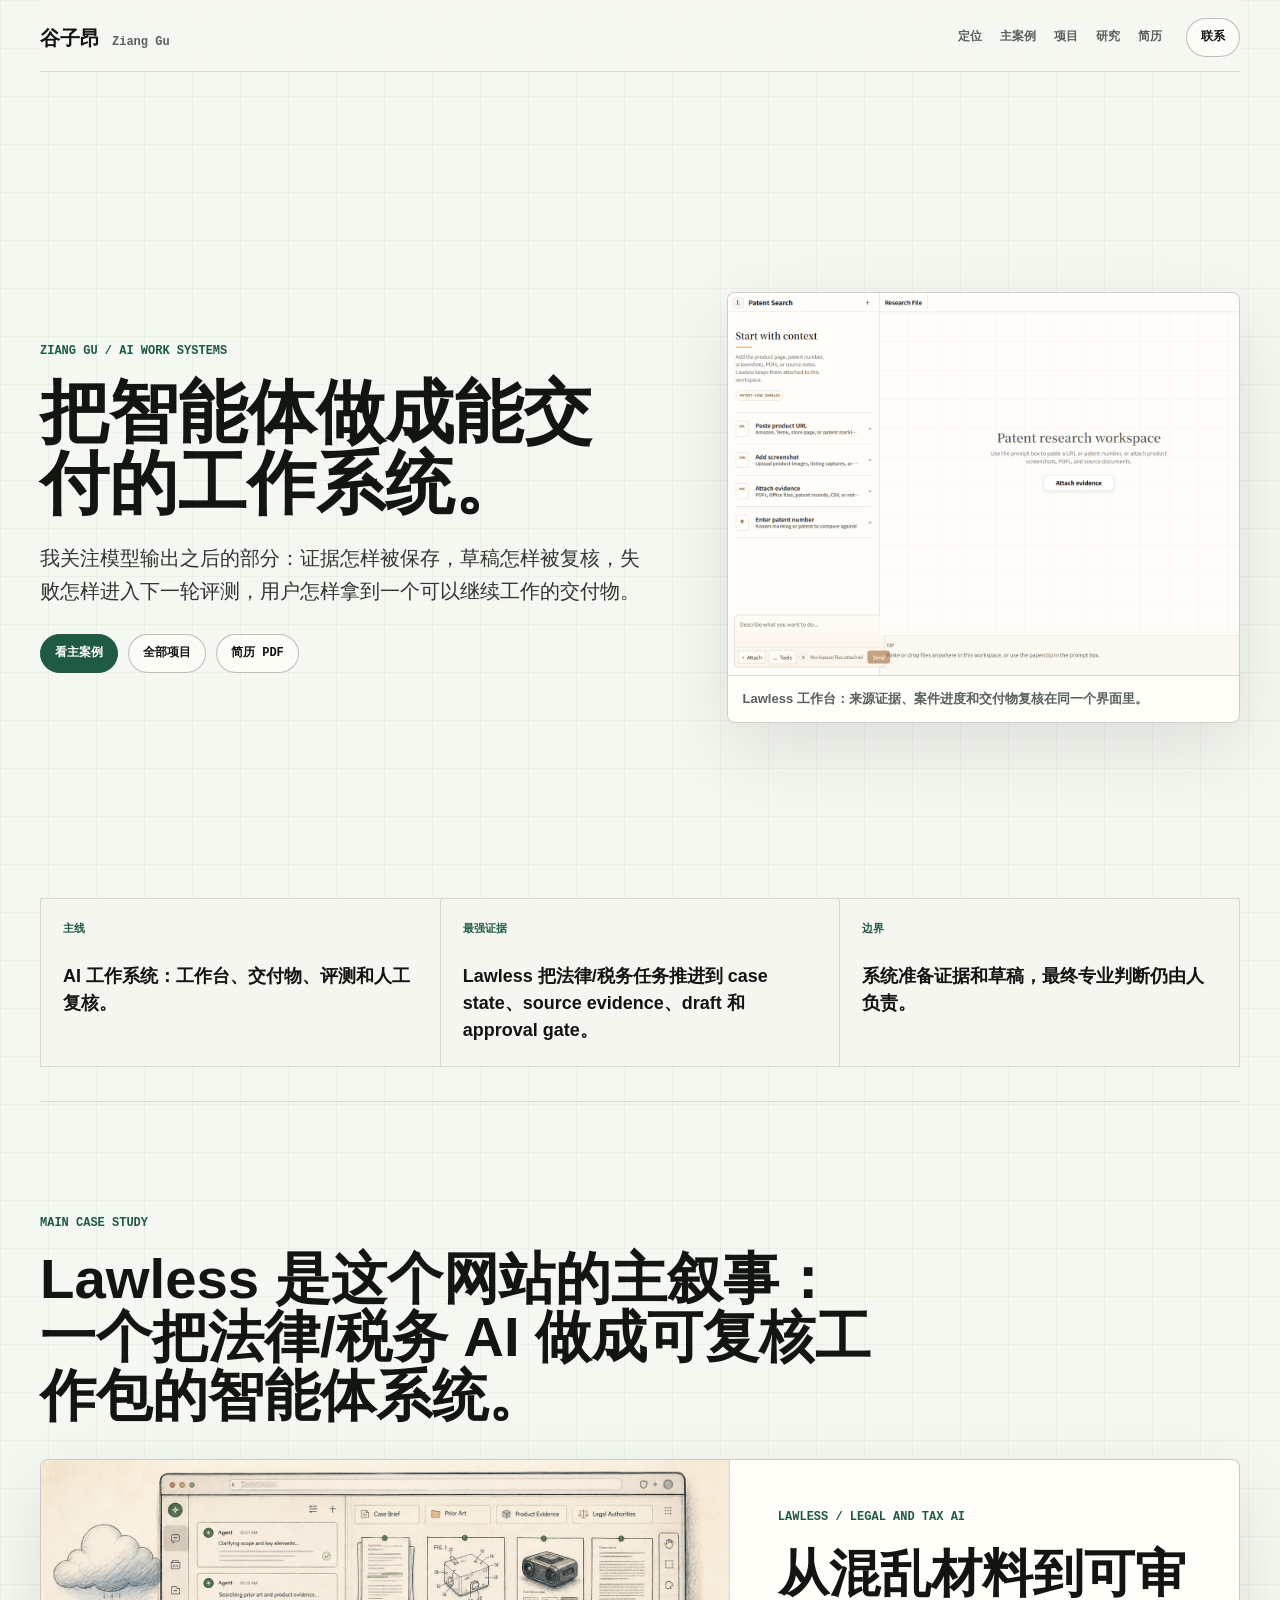
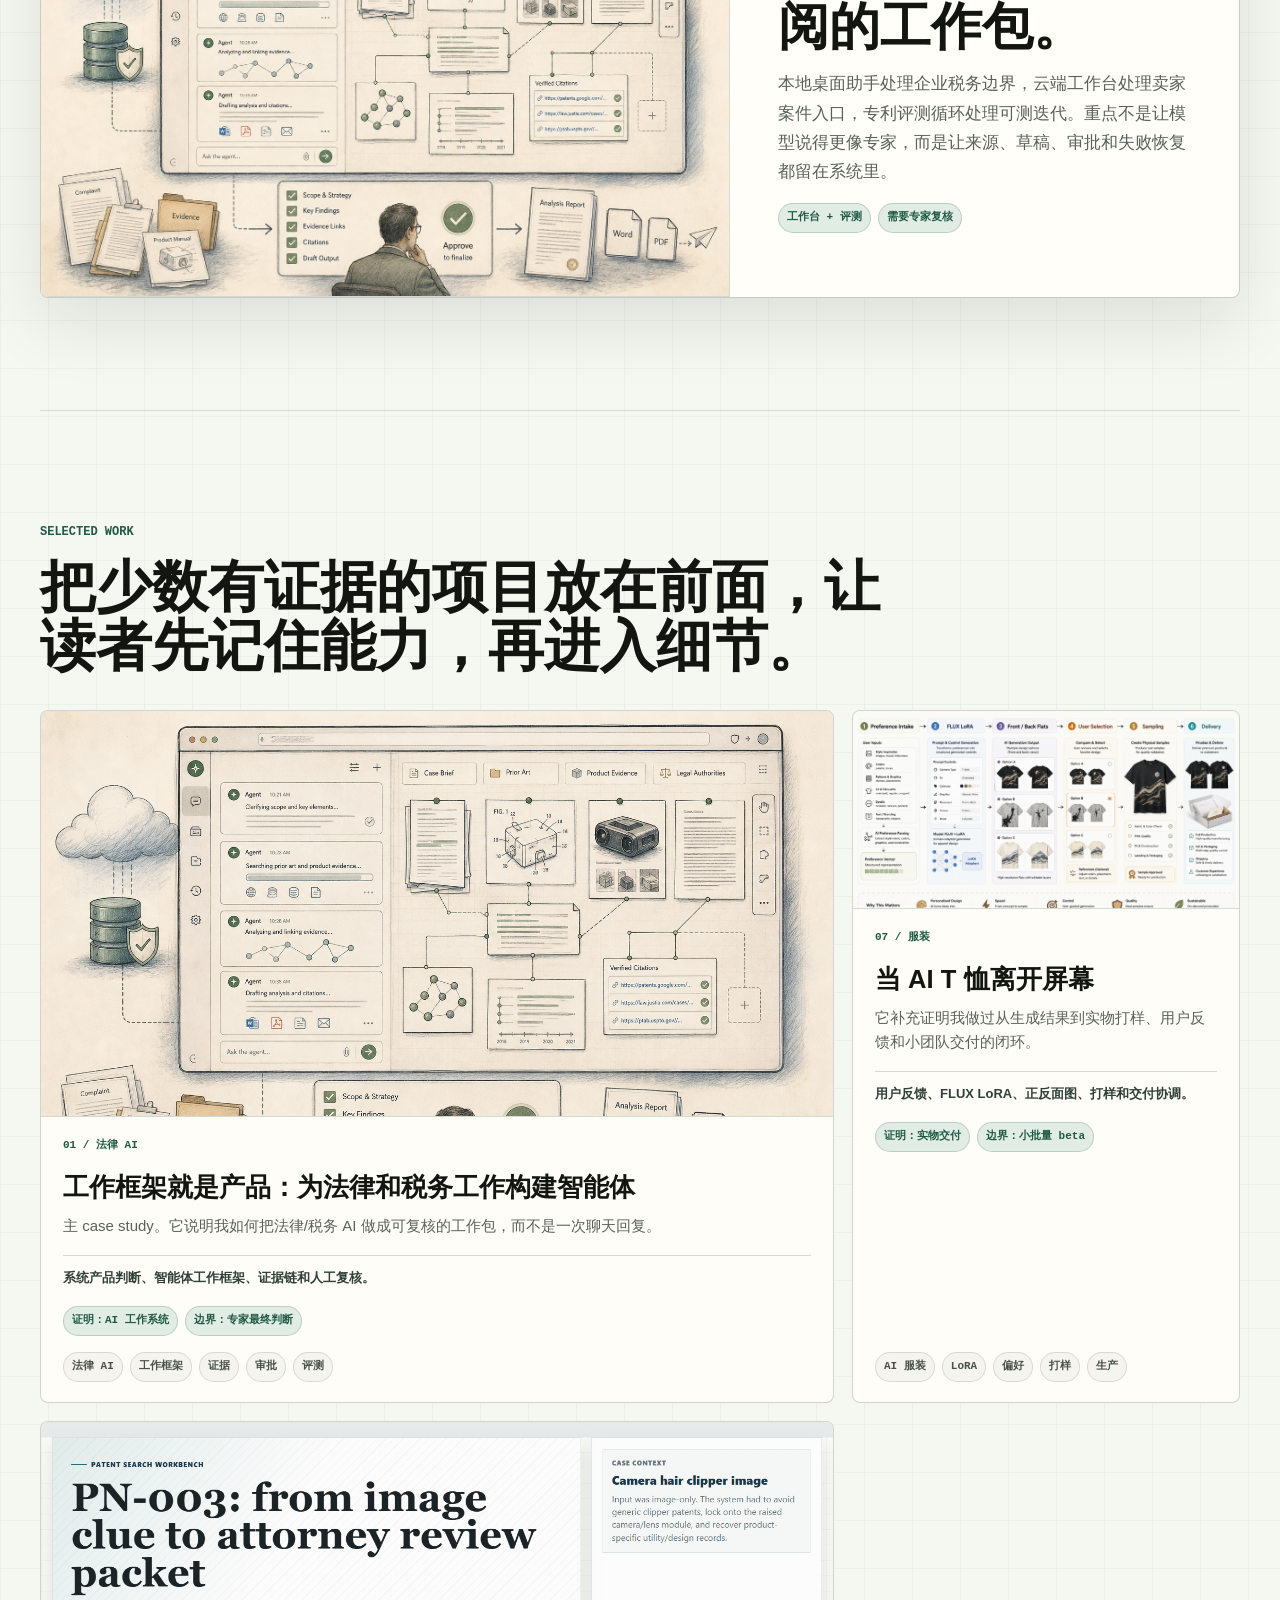
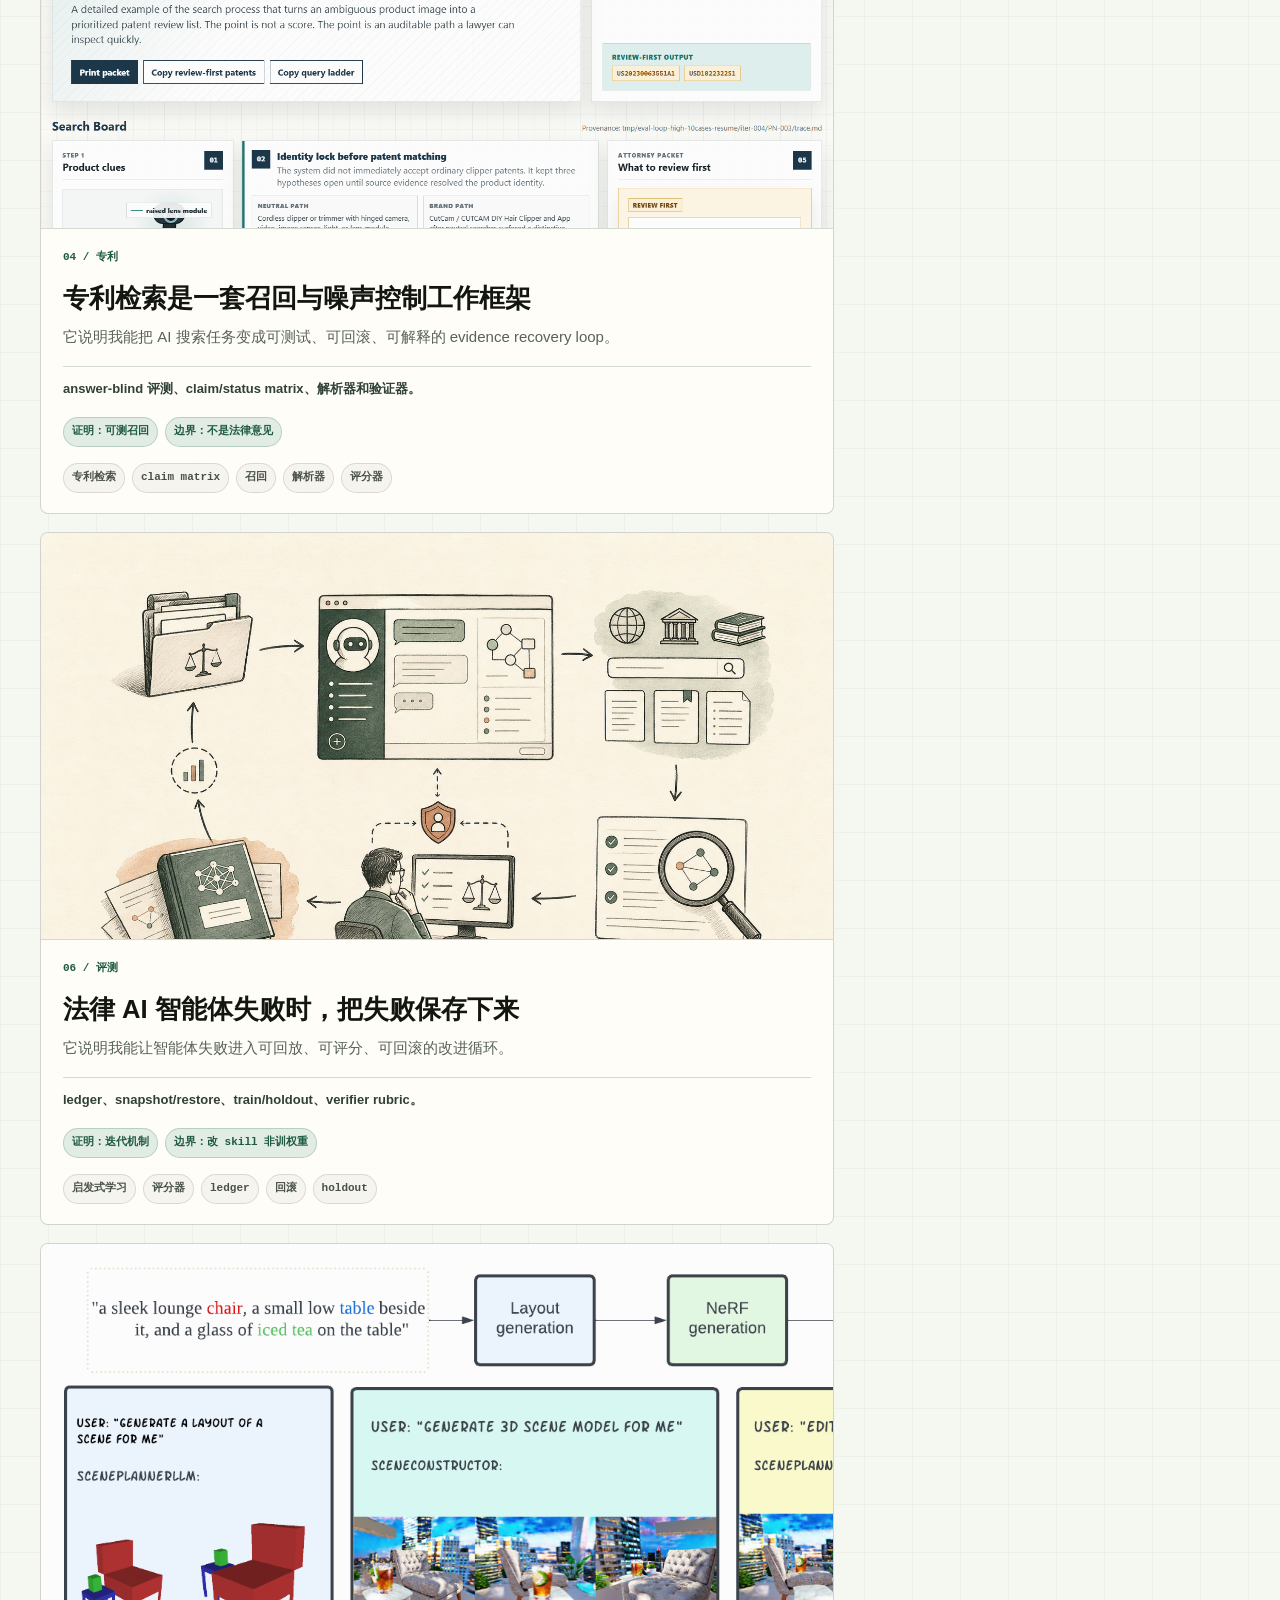
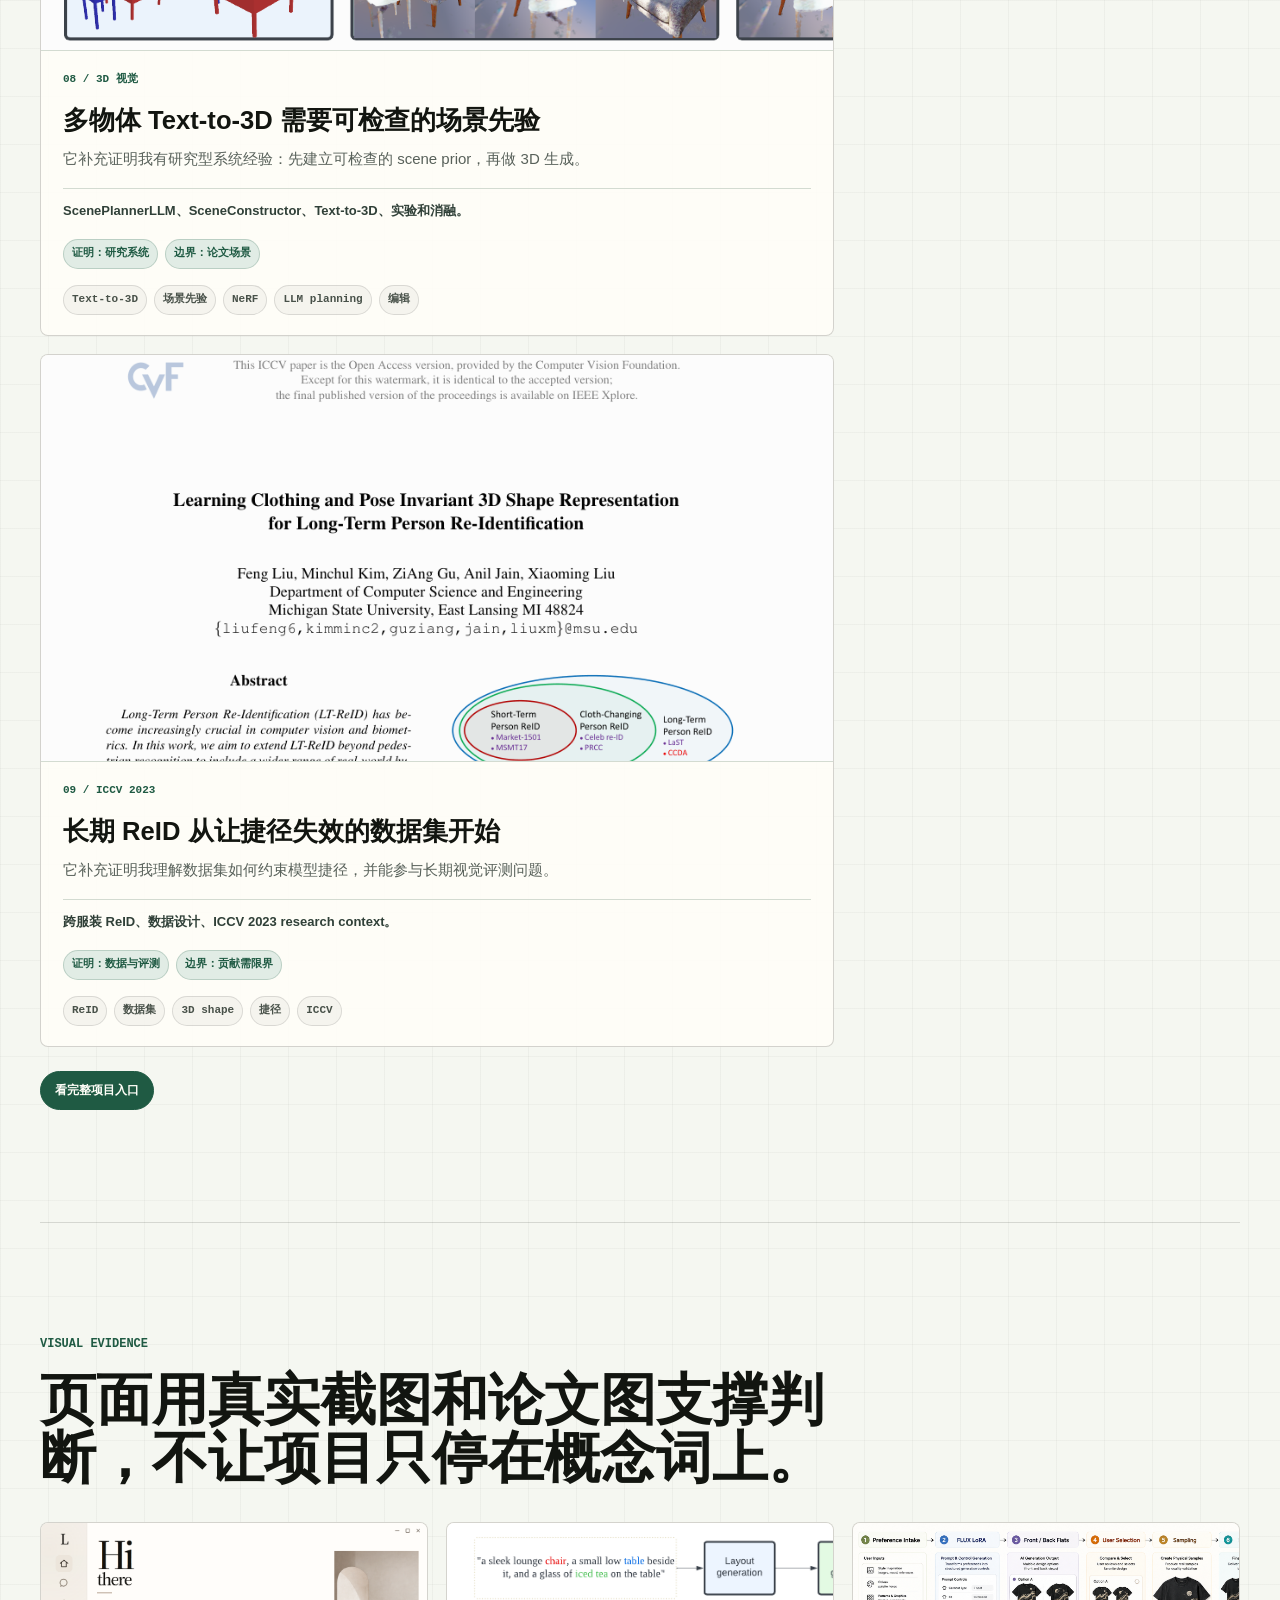
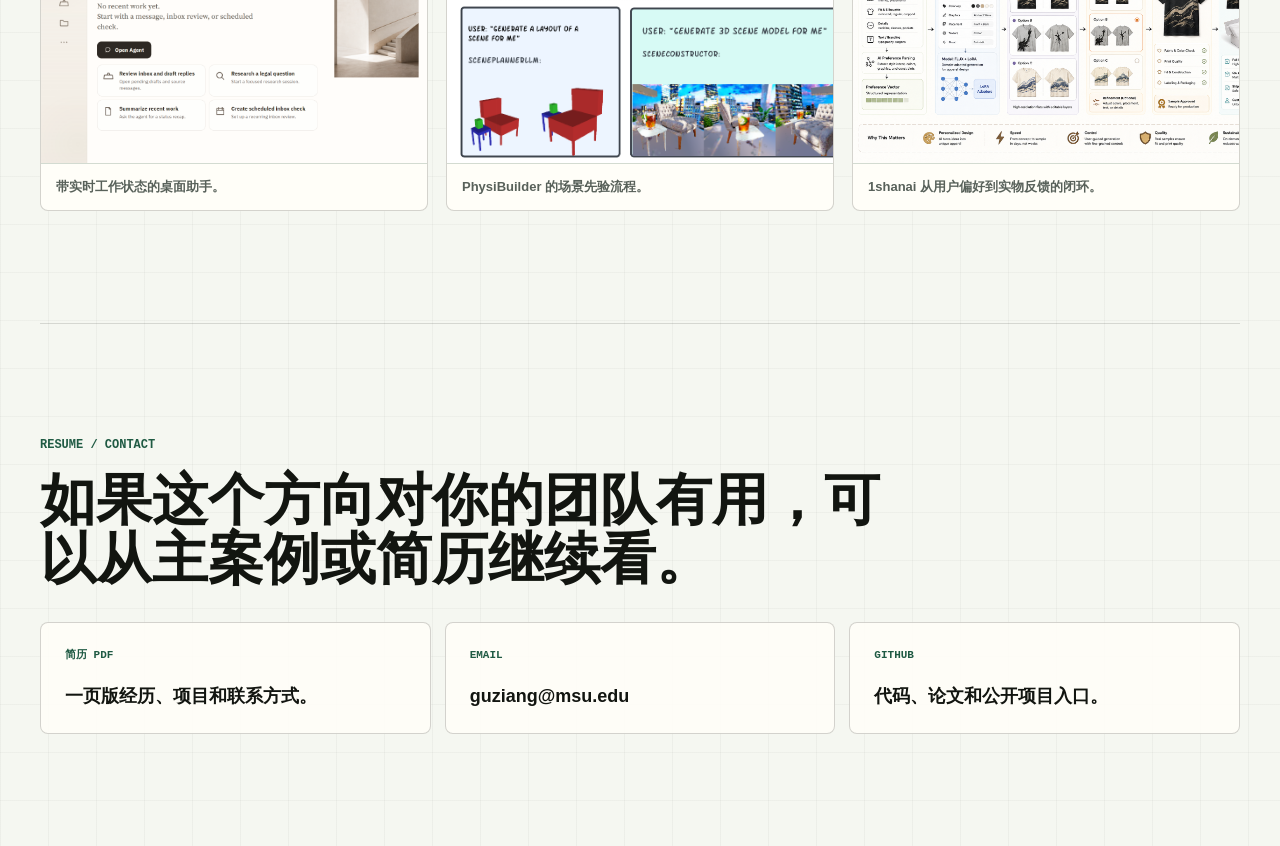
==== commit 49f09623: "Publish Chinese portfolio reports" ====
--- a/index.html
+++ b/index.html
@@ -3,7 +3,7 @@
 <head>
   <meta charset="utf-8" />
   <meta name="viewport" content="width=device-width, initial-scale=1" />
-  <meta name="description" content="谷子昂的公开作品集：AI work systems, agent workspace, evidence-backed artifacts, and product engineering." />
+  <meta name="description" content="谷子昂的公开作品集：AI 工作系统、智能体工作台、证据支撑的交付物和产品工程。" />
   <title>谷子昂 / Ziang Gu</title>
   <link rel="icon" href="data:image/svg+xml,%3Csvg xmlns='http://www.w3.org/2000/svg' viewBox='0 0 64 64'%3E%3Crect width='64' height='64' fill='%230d3f32'/%3E%3Ctext x='32' y='42' font-size='34' text-anchor='middle' fill='%23fffaf0' font-family='serif'%3EZ%3C/text%3E%3C/svg%3E" />
   <link rel="stylesheet" href="./styles.css" />
@@ -23,8 +23,8 @@
   <main><section class="home-hero">
       <div class="hero-copy">
         <p class="eyebrow">Ziang Gu / AI work systems</p>
-        <h1>把 agent 做成能交付的工作系统。</h1>
-        <p class="lead">我关注模型输出之后的部分：证据怎样被保存，草稿怎样被复核，失败怎样进入下一轮 eval，用户怎样拿到一个可以继续工作的 artifact。</p>
+        <h1>把智能体做成能交付的工作系统。</h1>
+        <p class="lead">我关注模型输出之后的部分：证据怎样被保存，草稿怎样被复核，失败怎样进入下一轮评测，用户怎样拿到一个可以继续工作的交付物。</p>
         <div class="action-row">
           <a href="./lawless-agent-system.html">看主案例</a>
           <a href="./project-reports.html">全部项目</a>
@@ -33,14 +33,14 @@
       </div>
       <aside class="hero-visual">
         <figure>
-          <img src="./assets/lawless-web-patent-workspace.png" alt="Lawless patent workspace with source and artifact panels" />
-          <figcaption>Lawless workspace: source evidence, case progress, and artifact review in one surface.</figcaption>
+          <img src="./assets/lawless-web-patent-workspace.png" alt="Lawless 专利工作台，包含来源和交付物面板" />
+          <figcaption>Lawless 工作台：来源证据、案件进度和交付物复核在同一个界面里。</figcaption>
         </figure>
       </aside>
     </section>
 
     <section class="reader-strip" id="fit">
-      <article><span>主线</span><p>AI work systems: workspace, artifact, eval, human review。</p></article>
+      <article><span>主线</span><p>AI 工作系统：工作台、交付物、评测和人工复核。</p></article>
       <article><span>最强证据</span><p>Lawless 把法律/税务任务推进到 case state、source evidence、draft 和 approval gate。</p></article>
       <article><span>边界</span><p>系统准备证据和草稿，最终专业判断仍由人负责。</p></article>
     </section>
@@ -48,15 +48,15 @@
     <section class="section main-case">
       <div class="section-head">
         <p class="eyebrow">Main case study</p>
-        <h2>Lawless 是这个网站的主叙事：一个把法律/税务 AI 做成可复核工作包的 agent system。</h2>
+        <h2>Lawless 是这个网站的主叙事：一个把法律/税务 AI 做成可复核工作包的智能体系统。</h2>
       </div>
       <a class="case-feature" href="./lawless-agent-system.html">
-        <figure><img src="./assets/lawless-workspace-hero.png" alt="Lawless agent workspace concept" /></figure>
+        <figure><img src="./assets/lawless-workspace-hero.png" alt="Lawless 智能体工作台概念图" /></figure>
         <div>
           <span>Lawless / Legal and Tax AI</span>
           <h3>从混乱材料到可审阅的工作包。</h3>
-          <p>本地 desktop assistant 处理企业税务边界，cloud workspace 处理卖家案件入口，patent eval loop 处理可测迭代。重点不是让模型说得更像专家，而是让来源、草稿、审批和失败恢复都留在系统里。</p>
-          <div class="card-chips"><b>workspace + eval</b><b>expert review required</b></div>
+          <p>本地桌面助手处理企业税务边界，云端工作台处理卖家案件入口，专利评测循环处理可测迭代。重点不是让模型说得更像专家，而是让来源、草稿、审批和失败恢复都留在系统里。</p>
+          <div class="card-chips"><b>工作台 + 评测</b><b>需要专家复核</b></div>
         </div>
       </a>
     </section>
@@ -67,71 +67,71 @@
         <h2>把少数有证据的项目放在前面，让读者先记住能力，再进入细节。</h2>
       </div>
       <div class="project-grid"><a class="project-card flagship" href="./lawless-agent-system.html">
-    <div class="card-media"><img src="./assets/lawless-workspace-hero.png" alt="Lawless agent workspace concept diagram" /></div>
-    <span>01 / Legal AI</span>
-    <h3>Lawless: 把法律和税务 AI 做成可交付的 agent workspace</h3>
+    <div class="card-media"><img src="./assets/lawless-workspace-hero.png" alt="Lawless 智能体工作台概念图" /></div>
+    <span>01 / 法律 AI</span>
+    <h3>工作框架就是产品：为法律和税务工作构建智能体</h3>
     <p>主 case study。它说明我如何把法律/税务 AI 做成可复核的工作包，而不是一次聊天回复。</p>
-    <p class="proof-line">系统产品判断、agent harness、证据链和 human review。</p>
+    <p class="proof-line">系统产品判断、智能体工作框架、证据链和人工复核。</p>
     <div class="card-chips">
       <b>证明：AI 工作系统</b>
       <b>边界：专家最终判断</b>
     </div>
-    <div class="tag-row"><b>legal AI</b><b>harness</b><b>evidence</b><b>approval</b><b>eval</b></div>
+    <div class="tag-row"><b>法律 AI</b><b>工作框架</b><b>证据</b><b>审批</b><b>评测</b></div>
   </a><a class="project-card flagship" href="./lawless-patent-search.html">
     <div class="card-media"><img src="./assets/patent-lawless-workbench.png" alt="Patent Lawless workbench" /></div>
-    <span>04 / Patent</span>
-    <h3>Patent Search Skill: 从商品风险恢复到 claim/status/evidence matrix</h3>
+    <span>04 / 专利</span>
+    <h3>专利检索是一套召回与噪声控制工作框架</h3>
     <p>它说明我能把 AI 搜索任务变成可测试、可回滚、可解释的 evidence recovery loop。</p>
-    <p class="proof-line">answer-blind eval、claim/status matrix、parser 和 verifier。</p>
+    <p class="proof-line">answer-blind 评测、claim/status matrix、解析器和验证器。</p>
     <div class="card-chips">
       <b>证明：可测召回</b>
       <b>边界：不是法律意见</b>
     </div>
-    <div class="tag-row"><b>patent search</b><b>claim matrix</b><b>recall</b><b>parser</b><b>grader</b></div>
+    <div class="tag-row"><b>专利检索</b><b>claim matrix</b><b>召回</b><b>解析器</b><b>评分器</b></div>
   </a><a class="project-card flagship" href="./lawless-heuristic-eval.html">
-    <div class="card-media"><img src="./assets/heuristic-learning-loop.png" alt="Heuristic learning loop diagram" /></div>
-    <span>06 / Eval</span>
-    <h3>Heuristic Eval Loop: 让 agent skill 像软件系统一样被测试和改进</h3>
-    <p>它说明我能让 agent failure 进入可回放、可评分、可回滚的改进循环。</p>
+    <div class="card-media"><img src="./assets/heuristic-learning-loop.png" alt="启发式学习循环图" /></div>
+    <span>06 / 评测</span>
+    <h3>法律 AI 智能体失败时，把失败保存下来</h3>
+    <p>它说明我能让智能体失败进入可回放、可评分、可回滚的改进循环。</p>
     <p class="proof-line">ledger、snapshot/restore、train/holdout、verifier rubric。</p>
     <div class="card-chips">
       <b>证明：迭代机制</b>
       <b>边界：改 skill 非训权重</b>
     </div>
-    <div class="tag-row"><b>heuristic learning</b><b>grader</b><b>ledger</b><b>rollback</b><b>holdout</b></div>
+    <div class="tag-row"><b>启发式学习</b><b>评分器</b><b>ledger</b><b>回滚</b><b>holdout</b></div>
   </a><a class="project-card flagship" href="./physibuilder.html">
-    <div class="card-media"><img src="./assets/physibuilder-figure2.png" alt="PhysiBuilder framework overview" /></div>
-    <span>08 / 3D Vision</span>
-    <h3>PhysiBuilder: Physics-Informed Prompt Learning for Interactive 3D Scene Generation and Editing</h3>
+    <div class="card-media"><img src="./assets/physibuilder-figure2.png" alt="PhysiBuilder 框架总览" /></div>
+    <span>08 / 3D 视觉</span>
+    <h3>多物体 Text-to-3D 需要可检查的场景先验</h3>
     <p>它补充证明我有研究型系统经验：先建立可检查的 scene prior，再做 3D 生成。</p>
     <p class="proof-line">ScenePlannerLLM、SceneConstructor、Text-to-3D、实验和消融。</p>
     <div class="card-chips">
       <b>证明：研究系统</b>
       <b>边界：论文场景</b>
     </div>
-    <div class="tag-row"><b>text-to-3D</b><b>scene prior</b><b>NeRF</b><b>LLM planning</b><b>editing</b></div>
+    <div class="tag-row"><b>Text-to-3D</b><b>场景先验</b><b>NeRF</b><b>LLM planning</b><b>编辑</b></div>
   </a><a class="project-card flagship" href="./long-term-reid.html">
-    <div class="card-media"><img src="./assets/iccv2023-title-page.png" alt="ICCV 2023 ReID paper title page" /></div>
+    <div class="card-media"><img src="./assets/iccv2023-title-page.png" alt="ICCV 2023 ReID 论文标题页" /></div>
     <span>09 / ICCV 2023</span>
-    <h3>Long-Term Person ReID: 跨服装、跨活动人体图像数据基础</h3>
+    <h3>长期 ReID 从让捷径失效的数据集开始</h3>
     <p>它补充证明我理解数据集如何约束模型捷径，并能参与长期视觉评测问题。</p>
     <p class="proof-line">跨服装 ReID、数据设计、ICCV 2023 research context。</p>
     <div class="card-chips">
       <b>证明：数据与评测</b>
       <b>边界：贡献需限界</b>
     </div>
-    <div class="tag-row"><b>ReID</b><b>dataset</b><b>3D shape</b><b>shortcut</b><b>ICCV</b></div>
+    <div class="tag-row"><b>ReID</b><b>数据集</b><b>3D shape</b><b>捷径</b><b>ICCV</b></div>
   </a><a class="project-card medium" href="./shanai-ai-apparel.html">
-    <div class="card-media"><img src="./assets/shanai-workflow-diagram.png" alt="1shanai apparel workflow diagram" /></div>
-    <span>07 / Apparel</span>
-    <h3>1shanai: 把 AI 服装生成推进到实物交付</h3>
+    <div class="card-media"><img src="./assets/shanai-workflow-diagram.png" alt="1shanai 服装工作流图" /></div>
+    <span>07 / 服装</span>
+    <h3>当 AI T 恤离开屏幕</h3>
     <p>它补充证明我做过从生成结果到实物打样、用户反馈和小团队交付的闭环。</p>
     <p class="proof-line">用户反馈、FLUX LoRA、正反面图、打样和交付协调。</p>
     <div class="card-chips">
       <b>证明：实物交付</b>
       <b>边界：小批量 beta</b>
     </div>
-    <div class="tag-row"><b>AI apparel</b><b>LoRA</b><b>preference</b><b>sampling</b><b>production</b></div>
+    <div class="tag-row"><b>AI 服装</b><b>LoRA</b><b>偏好</b><b>打样</b><b>生产</b></div>
   </a></div>
       <div class="section-action"><a href="./project-reports.html">看完整项目入口</a></div>
     </section>
@@ -142,9 +142,9 @@
         <h2>页面用真实截图和论文图支撑判断，不让项目只停在概念词上。</h2>
       </div>
       <div class="media-grid">
-        <figure><img src="./assets/lawless-desktop-chat-live.png" alt="Lawless desktop chat" /><figcaption>Desktop assistant with live work state.</figcaption></figure>
-        <figure><img src="./assets/physibuilder-figure2.png" alt="PhysiBuilder framework" /><figcaption>PhysiBuilder scene-prior pipeline.</figcaption></figure>
-        <figure><img src="./assets/shanai-workflow-diagram.png" alt="1shanai workflow" /><figcaption>1shanai preference to physical feedback loop.</figcaption></figure>
+        <figure><img src="./assets/lawless-desktop-chat-live.png" alt="Lawless 桌面助手对话界面" /><figcaption>带实时工作状态的桌面助手。</figcaption></figure>
+        <figure><img src="./assets/physibuilder-figure2.png" alt="PhysiBuilder 框架图" /><figcaption>PhysiBuilder 的场景先验流程。</figcaption></figure>
+        <figure><img src="./assets/shanai-workflow-diagram.png" alt="1shanai 工作流图" /><figcaption>1shanai 从用户偏好到实物反馈的闭环。</figcaption></figure>
       </div>
     </section>
 
